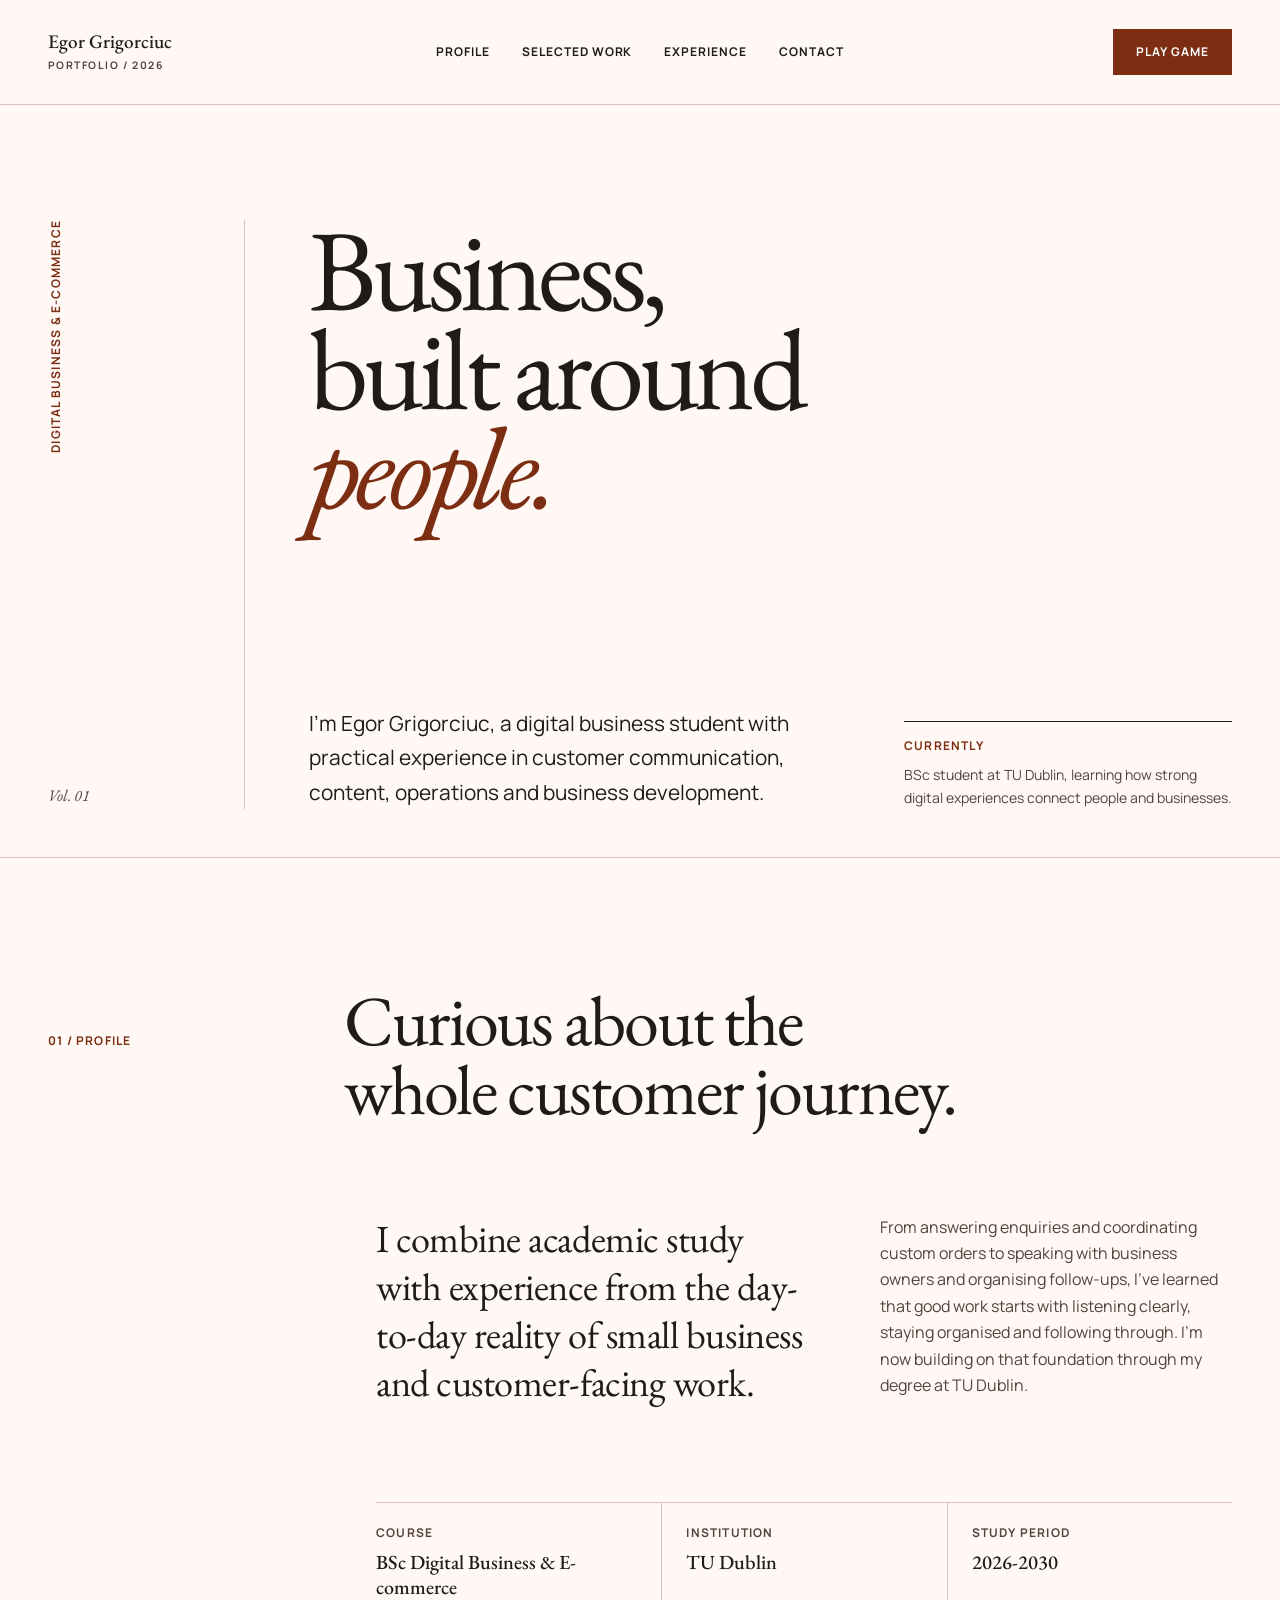
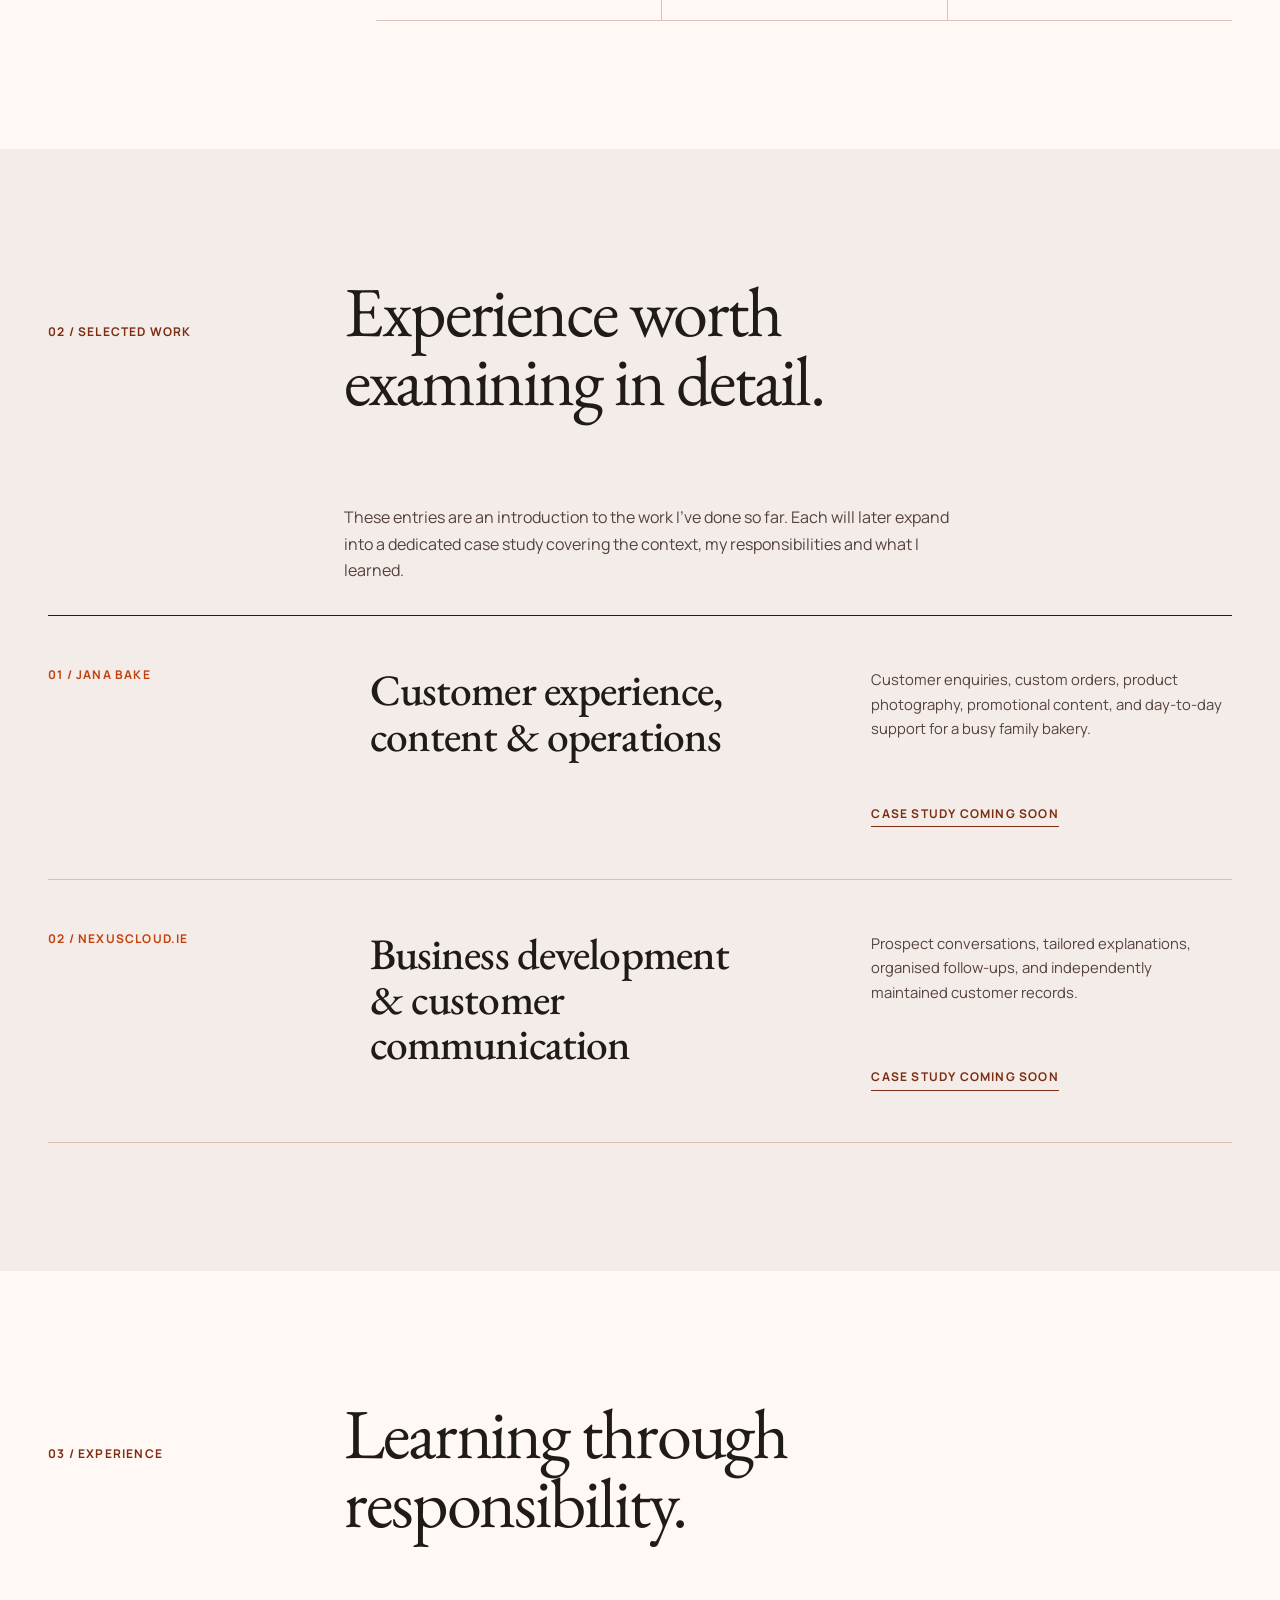
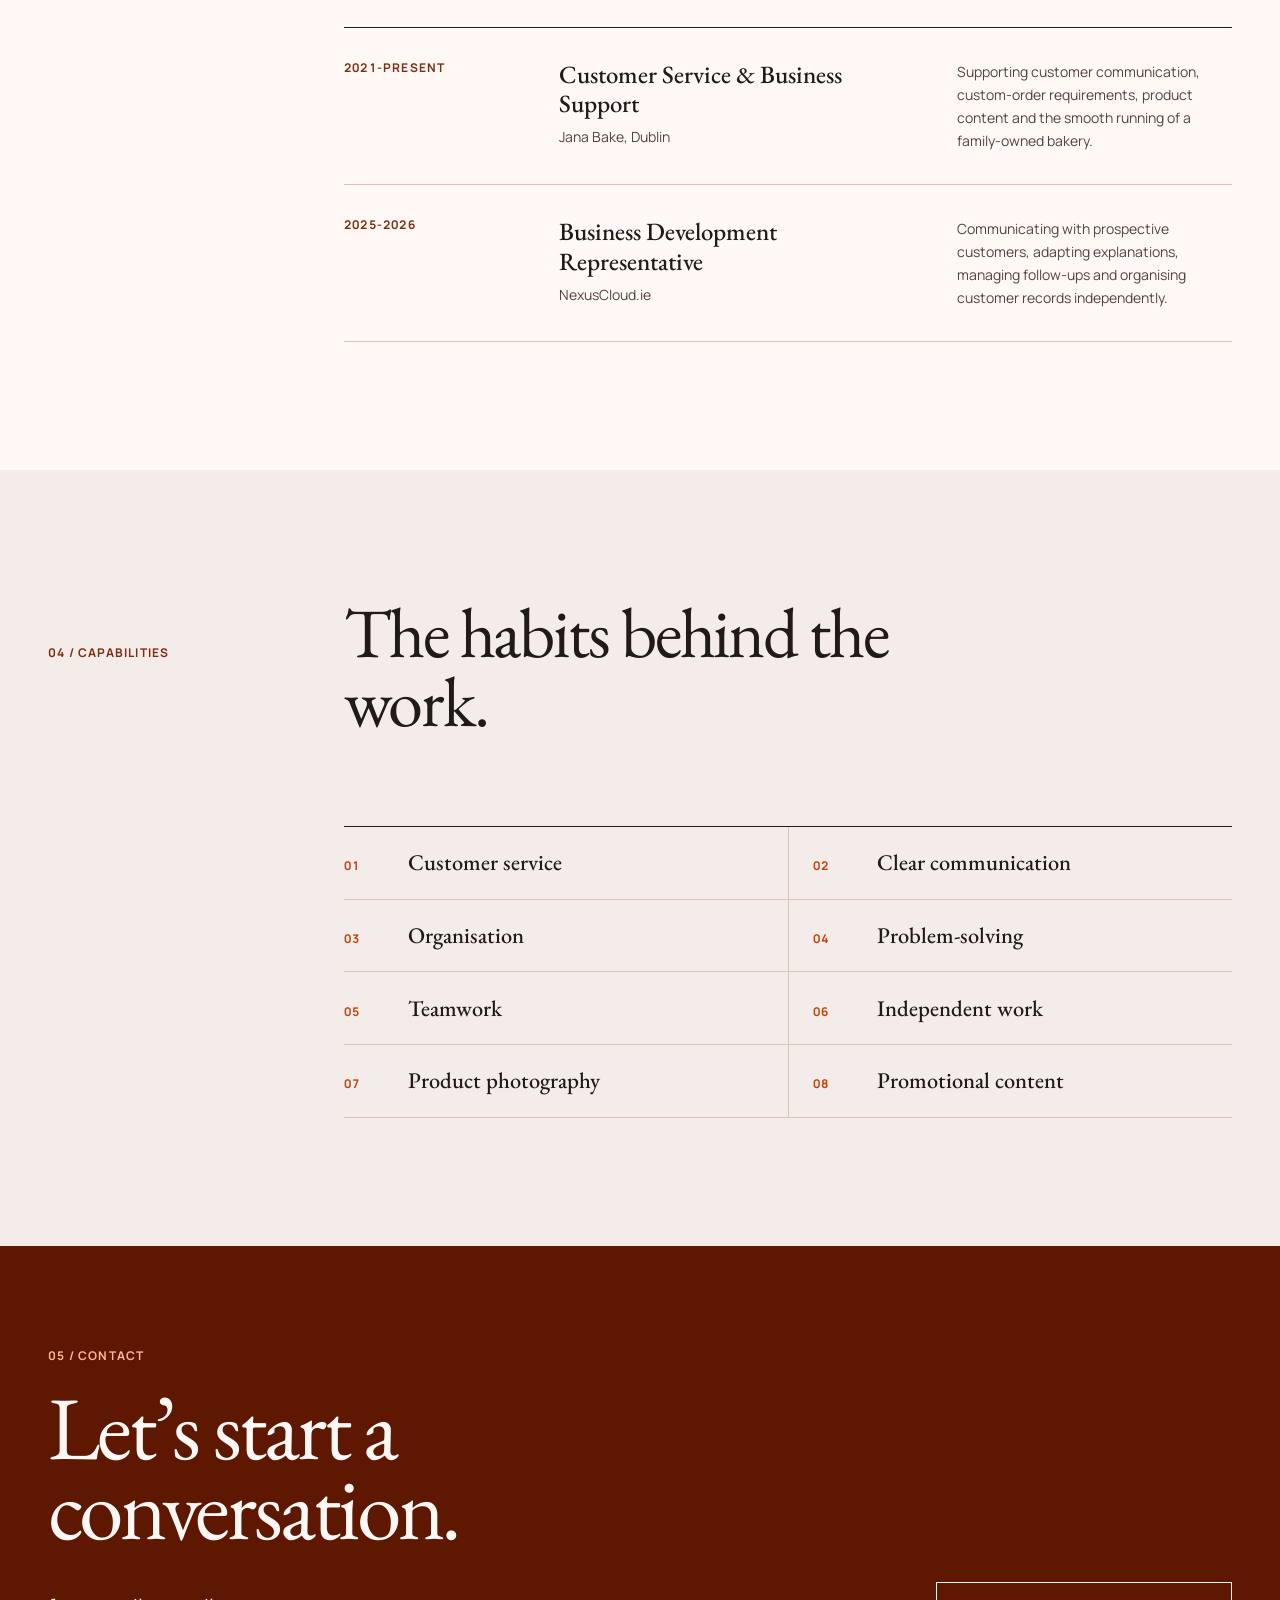
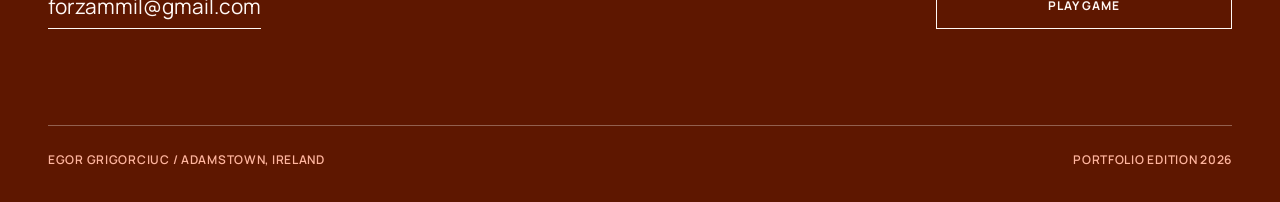
==== index.html @ e2e2aac8 "feat: build editorial portfolio homepage" ====
<!DOCTYPE html>
<html lang="en">
<head>
  <meta charset="UTF-8">
  <meta name="viewport" content="width=device-width, initial-scale=1">
  <meta name="theme-color" content="#fff8f5">
  <title>Egor Grigorciuc — Digital Business &amp; E-commerce</title>
  <meta name="description" content="The portfolio of Egor Grigorciuc, a BSc Digital Business &amp; E-commerce student working across customer experience, content and business development.">
  <link rel="preconnect" href="https://fonts.googleapis.com">
  <link rel="preconnect" href="https://fonts.gstatic.com" crossorigin>
  <link href="https://fonts.googleapis.com/css2?family=EB+Garamond:ital,wght@0,400;0,500;1,400&amp;family=Manrope:wght@400;500;600;700&amp;display=swap" rel="stylesheet">
  <style>
    :root {
      --paper: #fff8f5;
      --paper-light: #ffffff;
      --parchment: #f4ece8;
      --ink: #1e1b19;
      --ink-soft: #55423d;
      --amber: #7c2d12;
      --amber-deep: #5e1700;
      --terracotta: #c2410c;
      --rule: #dcc1b9;
      --font-display: "EB Garamond", Georgia, serif;
      --font-body: "Manrope", "Helvetica Neue", Arial, sans-serif;
      --page-width: 1280px;
      --gutter: clamp(1.25rem, 4vw, 3rem);
      --section-space: clamp(5rem, 10vw, 9rem);
    }

    *, *::before, *::after { box-sizing: border-box; }

    html {
      scroll-behavior: smooth;
      scroll-padding-top: 2rem;
    }

    body {
      margin: 0;
      min-width: 320px;
      background: var(--paper);
      color: var(--ink);
      font-family: var(--font-body);
      font-size: 1rem;
      line-height: 1.65;
      -webkit-font-smoothing: antialiased;
      text-rendering: optimizeLegibility;
    }

    a { color: inherit; }
    button, a { -webkit-tap-highlight-color: transparent; }

    :focus-visible {
      outline: 2px solid var(--terracotta);
      outline-offset: 4px;
    }

    ::selection {
      background: var(--amber);
      color: #fff;
    }

    .skip-link {
      position: fixed;
      z-index: 100;
      top: 1rem;
      left: 1rem;
      padding: 0.75rem 1rem;
      transform: translateY(-180%);
      background: var(--ink);
      color: #fff;
      font-size: 0.875rem;
      font-weight: 700;
      text-decoration: none;
    }

    .skip-link:focus { transform: translateY(0); }

    .page-shell {
      width: min(100%, var(--page-width));
      margin: 0 auto;
      padding-inline: var(--gutter);
    }

    .site-header { border-bottom: 1px solid var(--rule); }

    .site-header__inner {
      display: grid;
      grid-template-columns: 3fr 6fr 3fr;
      align-items: center;
      min-height: 6.5rem;
      gap: 1.5rem;
    }

    .wordmark {
      display: inline-flex;
      flex-direction: column;
      width: fit-content;
      font-family: var(--font-display);
      font-size: 1.2rem;
      font-weight: 500;
      line-height: 0.95;
      text-decoration: none;
    }

    .wordmark small {
      margin-top: 0.55rem;
      color: var(--ink-soft);
      font-family: var(--font-body);
      font-size: 0.65rem;
      font-weight: 700;
      letter-spacing: 0.14em;
      line-height: 1;
      text-transform: uppercase;
    }

    .primary-nav {
      display: flex;
      align-items: center;
      justify-content: center;
      gap: clamp(1rem, 2.5vw, 2.25rem);
    }

    .primary-nav a {
      font-size: 0.75rem;
      font-weight: 700;
      letter-spacing: 0.08em;
      text-decoration: none;
      text-transform: uppercase;
    }

    .primary-nav a {
      padding-block: 0.4rem;
      border-bottom: 1px solid transparent;
    }

    .primary-nav a:hover {
      border-color: var(--amber);
      color: var(--amber);
    }

    .header-action { justify-self: end; }

    .button {
      display: inline-flex;
      align-items: center;
      justify-content: center;
      min-height: 2.9rem;
      padding: 0.75rem 1.4rem;
      border: 1px solid var(--ink);
      background: transparent;
      color: var(--ink);
      font-family: var(--font-body);
      font-size: 0.75rem;
      font-weight: 700;
      letter-spacing: 0.08em;
      line-height: 1;
      text-decoration: none;
      text-transform: uppercase;
      transition: background-color 180ms ease, border-color 180ms ease, color 180ms ease;
    }

    .button:hover {
      background: var(--ink);
      color: #fff;
    }

    .button--primary {
      border-color: var(--amber);
      background: var(--amber);
      color: #fff;
    }

    .button--primary:hover {
      border-color: var(--terracotta);
      background: var(--terracotta);
    }

    .hero {
      overflow: hidden;
      border-bottom: 1px solid var(--rule);
    }

    .hero__inner {
      display: grid;
      grid-template-columns: repeat(12, 1fr);
      min-height: min(47rem, calc(100svh - 6.5rem));
      padding-block: clamp(4.5rem, 9vw, 8rem) 3rem;
    }

    .hero__edition {
      grid-column: 1 / span 2;
      align-self: stretch;
      display: flex;
      flex-direction: column;
      justify-content: space-between;
      padding-right: 2rem;
      border-right: 1px solid var(--rule);
    }

    .kicker,
    .section-label,
    .meta,
    .case-study__index,
    .case-study__status,
    .timeline__date,
    .capability__number {
      margin: 0;
      font-size: 0.75rem;
      font-weight: 700;
      letter-spacing: 0.1em;
      line-height: 1.3;
      text-transform: uppercase;
    }

    .hero__edition .kicker {
      color: var(--amber);
      writing-mode: vertical-rl;
      transform: rotate(180deg);
    }

    .hero__folio {
      color: var(--ink-soft);
      font-family: var(--font-display);
      font-size: 1rem;
      font-style: italic;
    }

    .hero__content {
      grid-column: 3 / -1;
      display: flex;
      flex-direction: column;
      justify-content: space-between;
      padding-left: clamp(2rem, 5vw, 5rem);
    }

    .hero h1 {
      max-width: 10ch;
      margin: 0;
      font-family: var(--font-display);
      font-size: clamp(4rem, 9vw, 8.6rem);
      font-weight: 400;
      letter-spacing: -0.045em;
      line-height: 0.86;
    }

    .hero h1 em {
      color: var(--amber);
      font-weight: 400;
    }

    .hero__bottom {
      display: grid;
      grid-template-columns: minmax(0, 5fr) minmax(15rem, 3fr);
      align-items: end;
      gap: 3rem;
      margin-top: 5rem;
    }

    .hero__intro {
      max-width: 48ch;
      margin: 0;
      font-size: clamp(1.05rem, 1.7vw, 1.3rem);
      line-height: 1.65;
    }

    .hero__aside {
      padding-top: 1rem;
      border-top: 1px solid var(--ink);
    }

    .hero__aside .meta { color: var(--amber); }

    .hero__aside p:last-child {
      margin: 0.6rem 0 0;
      color: var(--ink-soft);
      font-size: 0.875rem;
    }

    .section { padding-block: var(--section-space); }
    .section--parchment { background: var(--parchment); }

    .section-heading {
      display: grid;
      grid-template-columns: 3fr 9fr;
      align-items: baseline;
      margin-bottom: clamp(3.5rem, 7vw, 6rem);
    }

    .section-label { color: var(--amber); }

    .section-title {
      max-width: 18ch;
      margin: 0;
      font-family: var(--font-display);
      font-size: clamp(2.5rem, 5.5vw, 5.2rem);
      font-weight: 400;
      letter-spacing: -0.03em;
      line-height: 0.98;
    }

    .profile-grid {
      display: grid;
      grid-template-columns: 3fr 5fr 4fr;
      gap: clamp(2rem, 5vw, 5rem);
    }

    .profile-lead {
      grid-column: 2;
      margin: 0;
      font-family: var(--font-display);
      font-size: clamp(1.65rem, 3vw, 2.5rem);
      letter-spacing: -0.012em;
      line-height: 1.25;
    }

    .profile-copy {
      grid-column: 3;
      margin: 0;
      color: var(--ink-soft);
      font-size: 1rem;
    }

    .study-note {
      grid-column: 2 / -1;
      display: grid;
      grid-template-columns: repeat(3, 1fr);
      margin-top: 2rem;
      border-top: 1px solid var(--rule);
      border-bottom: 1px solid var(--rule);
    }

    .study-note__item { padding: 1.25rem 1.5rem 1.25rem 0; }

    .study-note__item + .study-note__item {
      padding-left: 1.5rem;
      border-left: 1px solid var(--rule);
    }

    .study-note__item span {
      display: block;
      color: var(--ink-soft);
      font-size: 0.75rem;
      font-weight: 700;
      letter-spacing: 0.1em;
      text-transform: uppercase;
    }

    .study-note__item strong {
      display: block;
      margin-top: 0.45rem;
      font-family: var(--font-display);
      font-size: 1.25rem;
      font-weight: 500;
      line-height: 1.25;
    }

    .work-intro {
      display: grid;
      grid-template-columns: 3fr 9fr;
      margin-bottom: 2rem;
    }

    .work-intro p {
      grid-column: 2;
      max-width: 62ch;
      margin: 0;
      color: var(--ink-soft);
    }

    .case-studies { border-top: 1px solid var(--ink); }

    .case-study {
      display: grid;
      grid-template-columns: 3fr 5fr 4fr;
      gap: clamp(1.5rem, 4vw, 4rem);
      padding-block: clamp(2rem, 4vw, 3.25rem);
      border-bottom: 1px solid var(--rule);
      transition: background-color 180ms ease;
    }

    .case-study:hover { background: rgba(255, 255, 255, 0.45); }
    .case-study__index { color: var(--terracotta); }

    .case-study h3 {
      max-width: 18ch;
      margin: 0;
      font-family: var(--font-display);
      font-size: clamp(1.9rem, 3.4vw, 3.1rem);
      font-weight: 500;
      letter-spacing: -0.02em;
      line-height: 1.04;
    }

    .case-study__details {
      display: flex;
      flex-direction: column;
      align-items: flex-start;
      justify-content: space-between;
      min-height: 10rem;
    }

    .case-study__details p {
      margin: 0;
      color: var(--ink-soft);
      font-size: 0.925rem;
    }

    .case-study__status {
      display: inline-block;
      margin-top: 1.5rem;
      padding-bottom: 0.3rem;
      border-bottom: 1px solid var(--amber);
      color: var(--amber);
    }

    .experience-layout,
    .capabilities-layout {
      display: grid;
      grid-template-columns: 3fr 9fr;
    }

    .timeline {
      grid-column: 2;
      margin: 0;
      padding: 0;
      border-top: 1px solid var(--ink);
      list-style: none;
    }

    .timeline__item {
      display: grid;
      grid-template-columns: 2fr 4fr 3fr;
      gap: 2rem;
      padding-block: 2rem;
      border-bottom: 1px solid var(--rule);
    }

    .timeline__date {
      color: var(--amber);
      font-variant-numeric: tabular-nums;
    }

    .timeline__role h3 {
      margin: 0;
      font-family: var(--font-display);
      font-size: 1.55rem;
      font-weight: 500;
      line-height: 1.2;
    }

    .timeline__role p,
    .timeline__summary {
      margin: 0.4rem 0 0;
      color: var(--ink-soft);
      font-size: 0.875rem;
    }

    .timeline__summary { margin-top: 0; }

    .capabilities {
      grid-column: 2;
      display: grid;
      grid-template-columns: repeat(2, 1fr);
      margin: 0;
      padding: 0;
      border-top: 1px solid var(--ink);
      list-style: none;
    }

    .capability {
      display: grid;
      grid-template-columns: 3rem 1fr;
      gap: 1rem;
      align-items: baseline;
      padding: 1.4rem 1.5rem 1.4rem 0;
      border-bottom: 1px solid var(--rule);
    }

    .capability:nth-child(even) {
      padding-left: 1.5rem;
      border-left: 1px solid var(--rule);
    }

    .capability__number {
      color: var(--terracotta);
      font-variant-numeric: tabular-nums;
    }

    .capability span:last-child {
      font-family: var(--font-display);
      font-size: 1.4rem;
      font-weight: 500;
      line-height: 1.2;
    }

    .site-footer {
      padding-block: clamp(4rem, 8vw, 7rem) 2rem;
      background: var(--amber-deep);
      color: #fff8f5;
    }

    .footer-grid {
      display: grid;
      grid-template-columns: repeat(12, 1fr);
      align-items: end;
    }

    .footer-copy { grid-column: 1 / span 8; }
    .footer-copy .section-label { color: #ffb59e; }

    .footer-copy h2 {
      max-width: 12ch;
      margin: 1.5rem 0 2.5rem;
      font-family: var(--font-display);
      font-size: clamp(3rem, 7vw, 6.7rem);
      font-weight: 400;
      letter-spacing: -0.035em;
      line-height: 0.9;
    }

    .email-link {
      display: inline-block;
      padding-bottom: 0.3rem;
      border-bottom: 1px solid currentColor;
      font-size: clamp(1rem, 2vw, 1.3rem);
      text-decoration: none;
    }

    .email-link:hover { color: #ffb59e; }

    .footer-action {
      grid-column: 10 / -1;
      justify-self: stretch;
    }

    .footer-action .button {
      width: 100%;
      border-color: #fff8f5;
      color: #fff8f5;
    }

    .footer-action .button:hover {
      background: #fff8f5;
      color: var(--amber-deep);
    }

    .footer-fineprint {
      display: flex;
      justify-content: space-between;
      gap: 2rem;
      margin-top: 6rem;
      padding-top: 1.5rem;
      border-top: 1px solid rgba(255, 248, 245, 0.32);
      color: #ffb59e;
      font-size: 0.75rem;
      font-weight: 600;
      letter-spacing: 0.06em;
      text-transform: uppercase;
    }

    @media (max-width: 900px) {
      .site-header__inner { grid-template-columns: 1fr auto; }

      .primary-nav {
        grid-column: 1 / -1;
        grid-row: 2;
        justify-content: flex-start;
        padding-bottom: 1.25rem;
        overflow-x: auto;
      }

      .hero__edition {
        grid-column: 1 / span 1;
        padding-right: 1rem;
      }

      .hero__content {
        grid-column: 2 / -1;
        padding-left: 2rem;
      }

      .hero__bottom { grid-template-columns: 1fr; }

      .section-heading,
      .profile-grid,
      .work-intro,
      .case-study,
      .experience-layout,
      .capabilities-layout {
        grid-template-columns: 2fr 6fr;
      }

      .profile-lead,
      .profile-copy,
      .work-intro p,
      .timeline,
      .capabilities { grid-column: 2; }

      .profile-copy { margin-top: 1rem; }
      .study-note { grid-column: 2; }
      .case-study__index { grid-column: 1; }

      .case-study h3,
      .case-study__details { grid-column: 2; }

      .case-study__details { min-height: auto; }
      .timeline__item { grid-template-columns: 1fr 2fr; }
      .timeline__summary { grid-column: 2; }
      .footer-copy { grid-column: 1 / span 8; }
      .footer-action { grid-column: 9 / -1; }
    }

    @media (max-width: 700px) {
      .site-header__inner { min-height: 5rem; }
      .primary-nav { gap: 1.25rem; }

      .primary-nav a {
        font-size: 0.7rem;
        white-space: nowrap;
      }

      .hero__inner {
        min-height: auto;
        padding-block: 3.5rem 2.5rem;
      }

      .hero__edition { display: none; }

      .hero__content {
        grid-column: 1 / -1;
        padding-left: 0;
      }

      .hero h1 { font-size: clamp(3.6rem, 18vw, 6rem); }

      .hero__bottom {
        gap: 2.5rem;
        margin-top: 4rem;
      }

      .section-heading,
      .profile-grid,
      .work-intro,
      .case-study,
      .experience-layout,
      .capabilities-layout { display: block; }

      .section-label { margin-bottom: 1rem; }
      .profile-copy { margin-top: 1.5rem; }

      .study-note {
        display: block;
        margin-top: 2.5rem;
      }

      .study-note__item,
      .study-note__item + .study-note__item {
        padding: 1rem 0;
        border-left: 0;
      }

      .study-note__item + .study-note__item { border-top: 1px solid var(--rule); }
      .work-intro { margin-top: -1.5rem; }
      .case-study { padding-block: 2rem; }
      .case-study h3 { margin-top: 1rem; }

      .case-study__details {
        margin-top: 1.25rem;
        min-height: auto;
      }

      .timeline__item { display: block; }
      .timeline__role { margin-top: 1rem; }
      .timeline__summary { margin-top: 1.25rem; }
      .capabilities { grid-template-columns: 1fr; }

      .capability,
      .capability:nth-child(even) {
        padding: 1.25rem 0;
        border-left: 0;
      }

      .footer-grid { display: block; }
      .footer-action { margin-top: 3rem; }

      .footer-fineprint {
        flex-direction: column;
        margin-top: 4rem;
      }
    }

    @media (prefers-reduced-motion: reduce) {
      html { scroll-behavior: auto; }
      *, *::before, *::after { transition-duration: 0.01ms !important; }
    }
  </style>
</head>
<body>
  <a class="skip-link" href="#main">Skip to content</a>

  <header class="site-header">
    <div class="site-header__inner page-shell">
      <a class="wordmark" href="index.html" aria-label="Egor Grigorciuc, home">
        Egor Grigorciuc
        <small>Portfolio / 2026</small>
      </a>

      <nav class="primary-nav" aria-label="Primary navigation">
        <a href="#profile">Profile</a>
        <a href="#work">Selected work</a>
        <a href="#experience">Experience</a>
        <a href="#contact">Contact</a>
      </nav>

      <a class="button button--primary header-action" href="game.html">Play Game</a>
    </div>
  </header>

  <main id="main">
    <section class="hero" aria-labelledby="hero-title">
      <div class="hero__inner page-shell">
        <aside class="hero__edition" aria-label="Portfolio edition">
          <p class="kicker">Digital Business &amp; E-commerce</p>
          <span class="hero__folio">Vol. 01</span>
        </aside>

        <div class="hero__content">
          <h1 id="hero-title">Business, built around <em>people.</em></h1>

          <div class="hero__bottom">
            <p class="hero__intro">I’m Egor Grigorciuc, a digital business student with practical experience in customer communication, content, operations and business development.</p>
            <div class="hero__aside">
              <p class="meta">Currently</p>
              <p>BSc student at TU Dublin, learning how strong digital experiences connect people and businesses.</p>
            </div>
          </div>
        </div>
      </div>
    </section>

    <section class="section" id="profile" aria-labelledby="profile-title">
      <div class="page-shell">
        <div class="section-heading">
          <p class="section-label">01 / Profile</p>
          <h2 class="section-title" id="profile-title">Curious about the whole customer journey.</h2>
        </div>

        <div class="profile-grid">
          <p class="profile-lead">I combine academic study with experience from the day-to-day reality of small business and customer-facing work.</p>
          <p class="profile-copy">From answering enquiries and coordinating custom orders to speaking with business owners and organising follow-ups, I’ve learned that good work starts with listening clearly, staying organised and following through. I’m now building on that foundation through my degree at TU Dublin.</p>

          <div class="study-note" aria-label="Education details">
            <div class="study-note__item">
              <span>Course</span>
              <strong>BSc Digital Business &amp; E-commerce</strong>
            </div>
            <div class="study-note__item">
              <span>Institution</span>
              <strong>TU Dublin</strong>
            </div>
            <div class="study-note__item">
              <span>Study period</span>
              <strong>2026-2030</strong>
            </div>
          </div>
        </div>
      </div>
    </section>

    <section class="section section--parchment" id="work" aria-labelledby="work-title">
      <div class="page-shell">
        <div class="section-heading">
          <p class="section-label">02 / Selected work</p>
          <h2 class="section-title" id="work-title">Experience worth examining in detail.</h2>
        </div>

        <div class="work-intro">
          <p>These entries are an introduction to the work I’ve done so far. Each will later expand into a dedicated case study covering the context, my responsibilities and what I learned.</p>
        </div>

        <div class="case-studies">
          <article class="case-study">
            <p class="case-study__index">01 / Jana Bake</p>
            <h3>Customer experience, content &amp; operations</h3>
            <div class="case-study__details">
              <p>Customer enquiries, custom orders, product photography, promotional content, and day-to-day support for a busy family bakery.</p>
              <span class="case-study__status">Case study coming soon</span>
            </div>
          </article>

          <article class="case-study">
            <p class="case-study__index">02 / NexusCloud.ie</p>
            <h3>Business development &amp; customer communication</h3>
            <div class="case-study__details">
              <p>Prospect conversations, tailored explanations, organised follow-ups, and independently maintained customer records.</p>
              <span class="case-study__status">Case study coming soon</span>
            </div>
          </article>
        </div>
      </div>
    </section>

    <section class="section" id="experience" aria-labelledby="experience-title">
      <div class="page-shell">
        <div class="section-heading">
          <p class="section-label">03 / Experience</p>
          <h2 class="section-title" id="experience-title">Learning through responsibility.</h2>
        </div>

        <div class="experience-layout">
          <ol class="timeline">
            <li class="timeline__item">
              <p class="timeline__date">2021-Present</p>
              <div class="timeline__role">
                <h3>Customer Service &amp; Business Support</h3>
                <p>Jana Bake, Dublin</p>
              </div>
              <p class="timeline__summary">Supporting customer communication, custom-order requirements, product content and the smooth running of a family-owned bakery.</p>
            </li>
            <li class="timeline__item">
              <p class="timeline__date">2025-2026</p>
              <div class="timeline__role">
                <h3>Business Development Representative</h3>
                <p>NexusCloud.ie</p>
              </div>
              <p class="timeline__summary">Communicating with prospective customers, adapting explanations, managing follow-ups and organising customer records independently.</p>
            </li>
          </ol>
        </div>
      </div>
    </section>

    <section class="section section--parchment" id="capabilities" aria-labelledby="capabilities-title">
      <div class="page-shell">
        <div class="section-heading">
          <p class="section-label">04 / Capabilities</p>
          <h2 class="section-title" id="capabilities-title">The habits behind the work.</h2>
        </div>

        <div class="capabilities-layout">
          <ul class="capabilities">
            <li class="capability"><span class="capability__number">01</span><span>Customer service</span></li>
            <li class="capability"><span class="capability__number">02</span><span>Clear communication</span></li>
            <li class="capability"><span class="capability__number">03</span><span>Organisation</span></li>
            <li class="capability"><span class="capability__number">04</span><span>Problem-solving</span></li>
            <li class="capability"><span class="capability__number">05</span><span>Teamwork</span></li>
            <li class="capability"><span class="capability__number">06</span><span>Independent work</span></li>
            <li class="capability"><span class="capability__number">07</span><span>Product photography</span></li>
            <li class="capability"><span class="capability__number">08</span><span>Promotional content</span></li>
          </ul>
        </div>
      </div>
    </section>
  </main>

  <footer class="site-footer" id="contact">
    <div class="page-shell">
      <div class="footer-grid">
        <div class="footer-copy">
          <p class="section-label">05 / Contact</p>
          <h2>Let’s start a conversation.</h2>
          <a class="email-link" href="mailto:forzammil@gmail.com">forzammil@gmail.com</a>
        </div>

        <div class="footer-action">
          <a class="button" href="game.html">Play Game</a>
        </div>
      </div>

      <div class="footer-fineprint">
        <span>Egor Grigorciuc / Adamstown, Ireland</span>
        <span>Portfolio edition 2026</span>
      </div>
    </div>
  </footer>
</body>
</html>
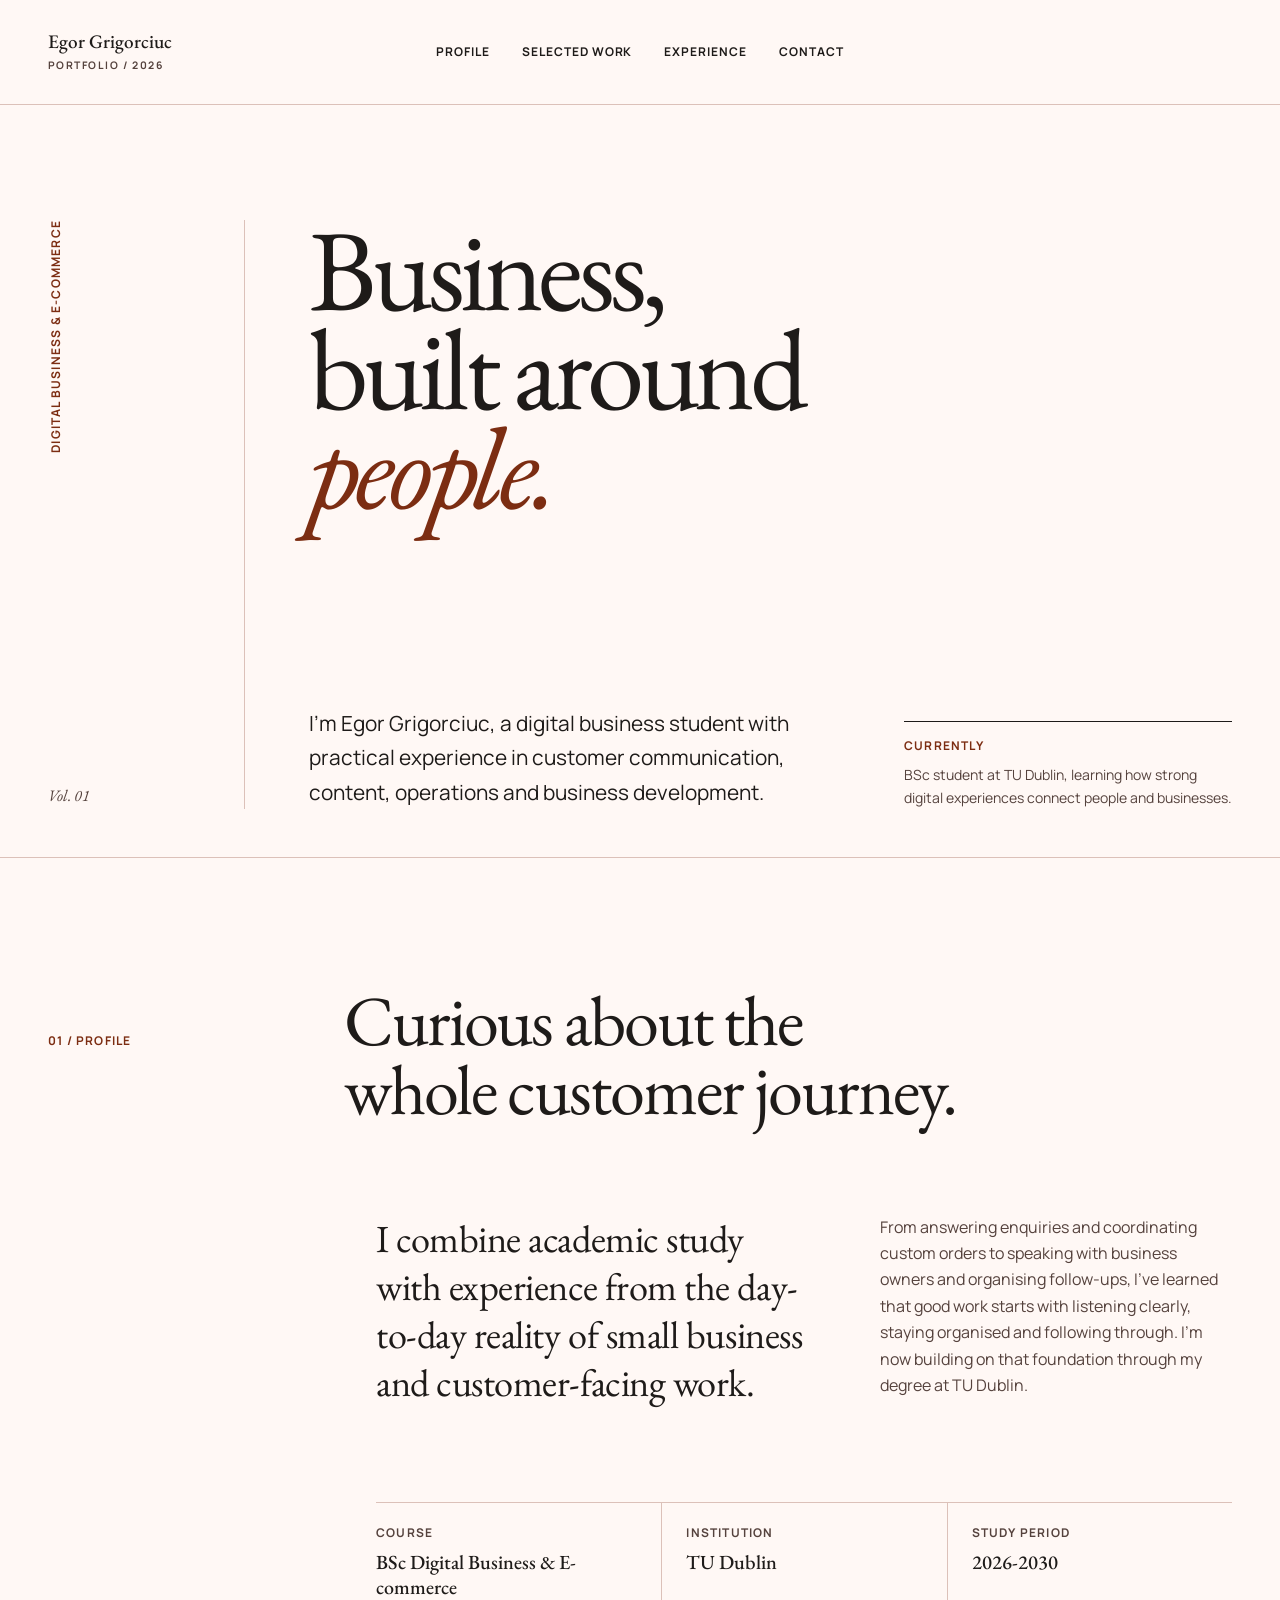
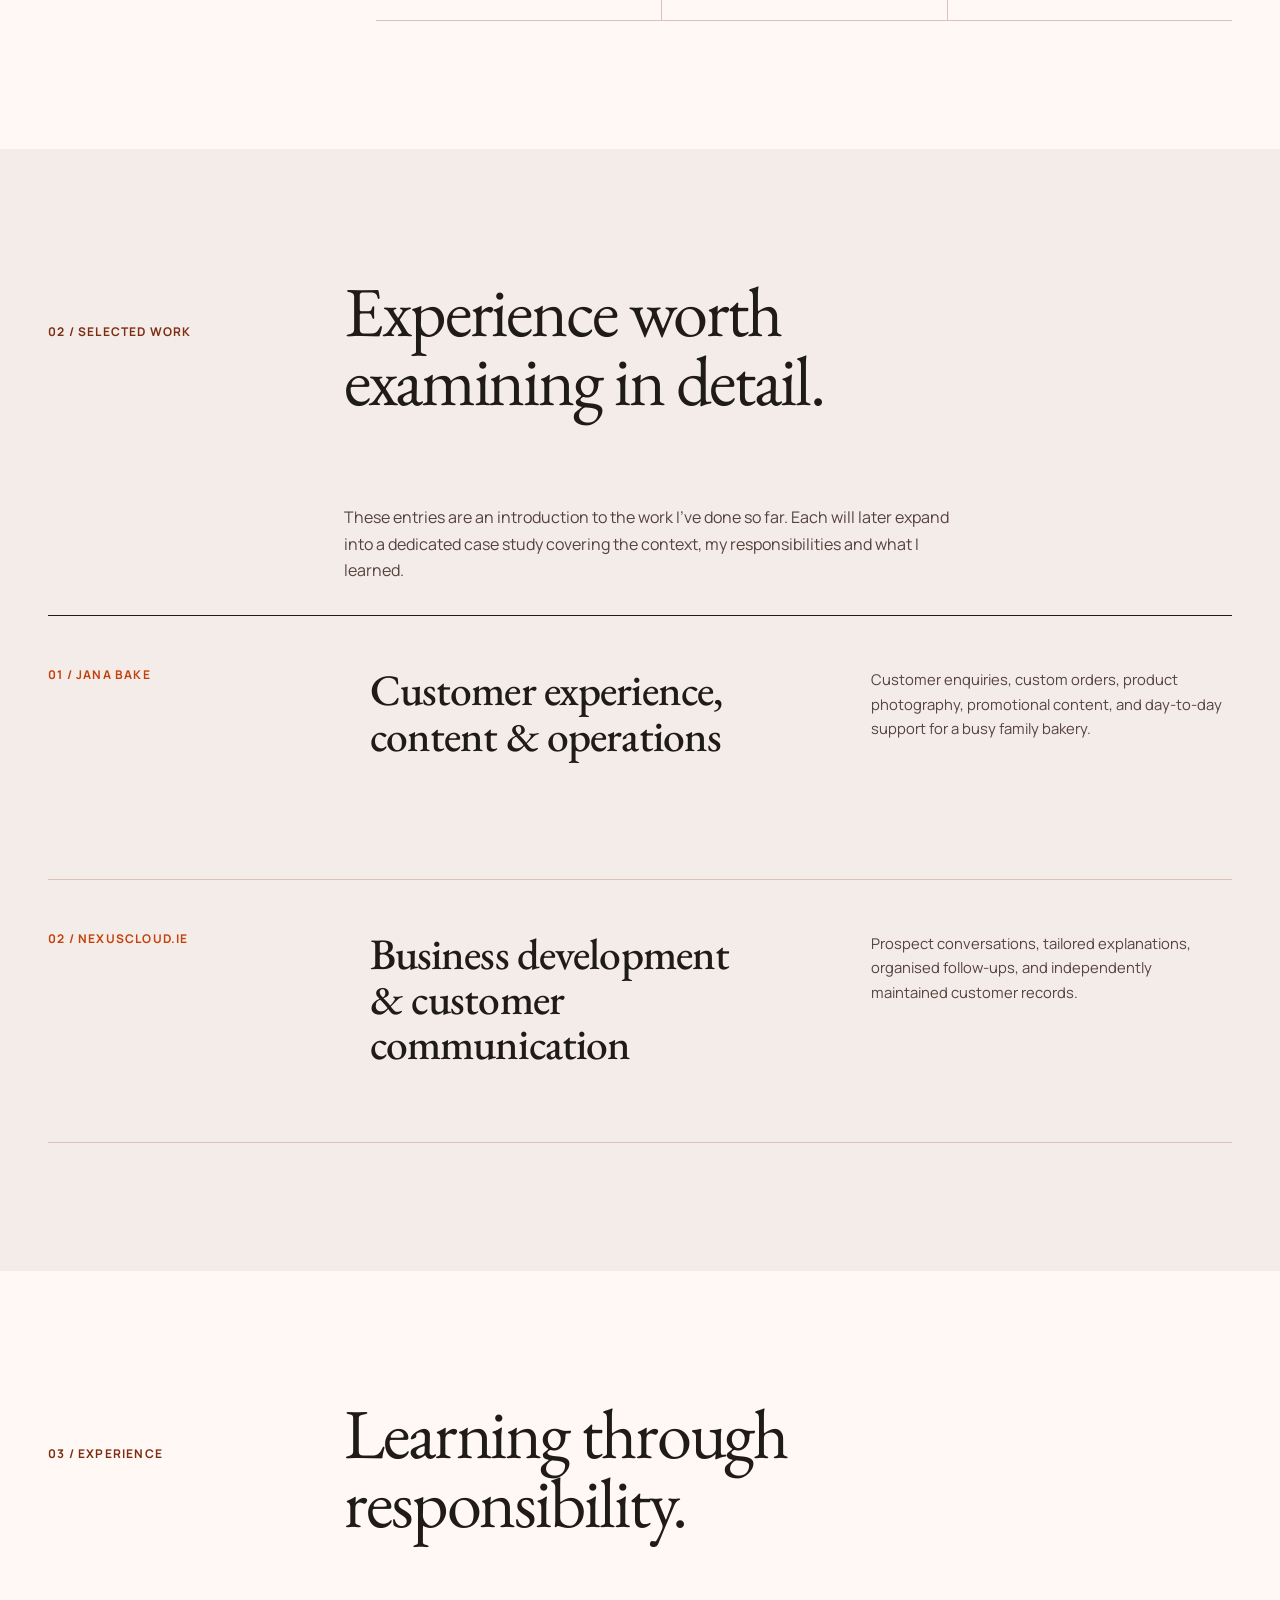
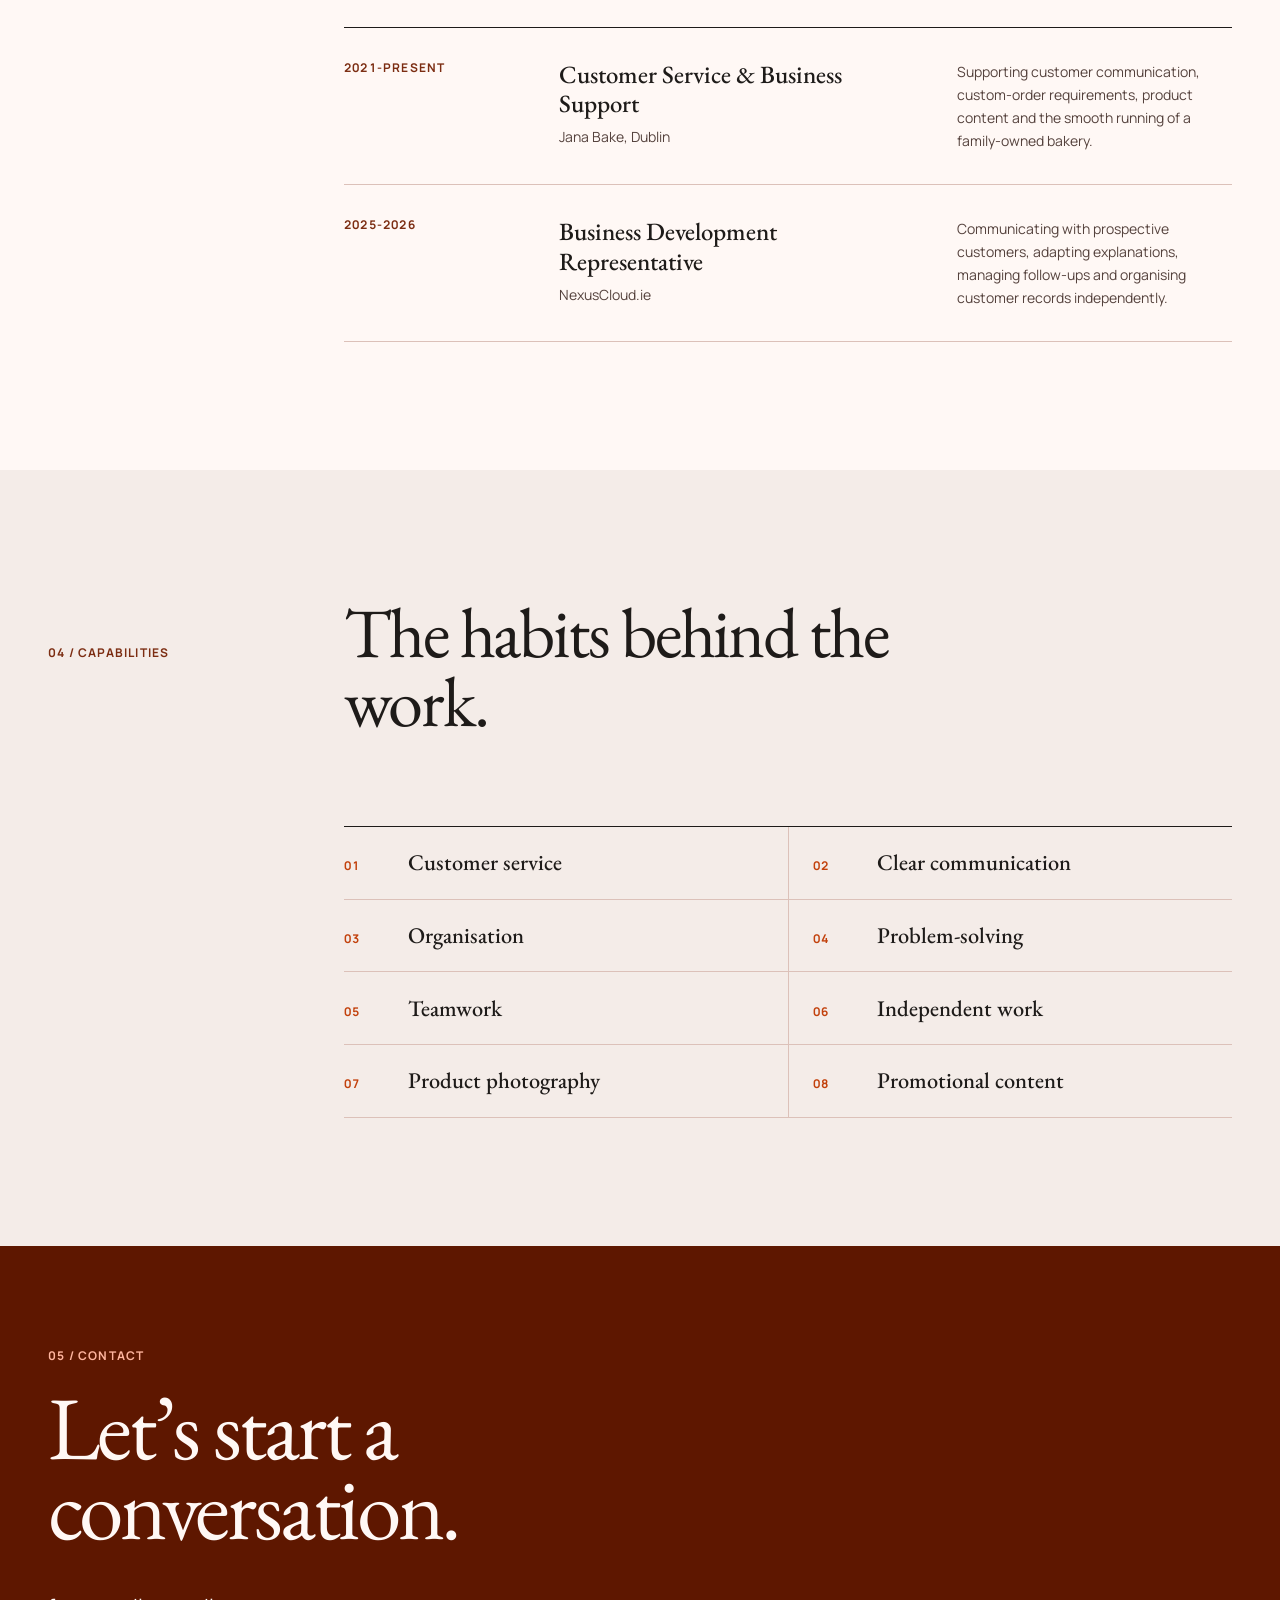
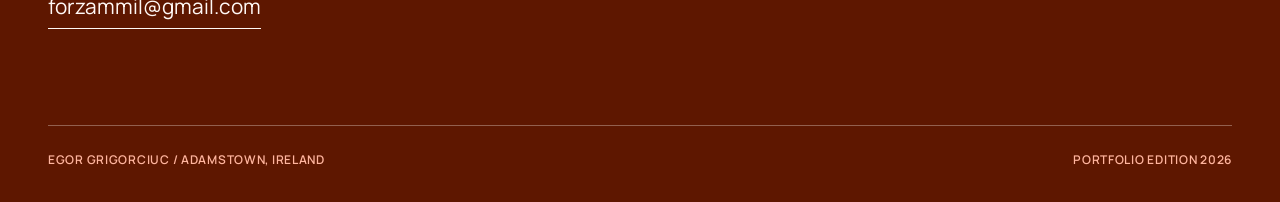
==== commit f5a371aa: "Remove case study and remove play game" ====
--- a/index.html
+++ b/index.html
@@ -138,43 +138,6 @@
       color: var(--amber);
     }
 
-    .header-action { justify-self: end; }
-
-    .button {
-      display: inline-flex;
-      align-items: center;
-      justify-content: center;
-      min-height: 2.9rem;
-      padding: 0.75rem 1.4rem;
-      border: 1px solid var(--ink);
-      background: transparent;
-      color: var(--ink);
-      font-family: var(--font-body);
-      font-size: 0.75rem;
-      font-weight: 700;
-      letter-spacing: 0.08em;
-      line-height: 1;
-      text-decoration: none;
-      text-transform: uppercase;
-      transition: background-color 180ms ease, border-color 180ms ease, color 180ms ease;
-    }
-
-    .button:hover {
-      background: var(--ink);
-      color: #fff;
-    }
-
-    .button--primary {
-      border-color: var(--amber);
-      background: var(--amber);
-      color: #fff;
-    }
-
-    .button--primary:hover {
-      border-color: var(--terracotta);
-      background: var(--terracotta);
-    }
-
     .hero {
       overflow: hidden;
       border-bottom: 1px solid var(--rule);
@@ -201,7 +164,6 @@
     .section-label,
     .meta,
     .case-study__index,
-    .case-study__status,
     .timeline__date,
     .capability__number {
       margin: 0;
@@ -405,14 +367,6 @@
       font-size: 0.925rem;
     }
 
-    .case-study__status {
-      display: inline-block;
-      margin-top: 1.5rem;
-      padding-bottom: 0.3rem;
-      border-bottom: 1px solid var(--amber);
-      color: var(--amber);
-    }
-
     .experience-layout,
     .capabilities-layout {
       display: grid;
@@ -527,22 +481,6 @@
     }
 
     .email-link:hover { color: #ffb59e; }
-
-    .footer-action {
-      grid-column: 10 / -1;
-      justify-self: stretch;
-    }
-
-    .footer-action .button {
-      width: 100%;
-      border-color: #fff8f5;
-      color: #fff8f5;
-    }
-
-    .footer-action .button:hover {
-      background: #fff8f5;
-      color: var(--amber-deep);
-    }
 
     .footer-fineprint {
       display: flex;
@@ -607,7 +545,6 @@
       .timeline__item { grid-template-columns: 1fr 2fr; }
       .timeline__summary { grid-column: 2; }
       .footer-copy { grid-column: 1 / span 8; }
-      .footer-action { grid-column: 9 / -1; }
     }
 
     @media (max-width: 700px) {
@@ -681,7 +618,6 @@
       }
 
       .footer-grid { display: block; }
-      .footer-action { margin-top: 3rem; }
 
       .footer-fineprint {
         flex-direction: column;
@@ -711,8 +647,6 @@
         <a href="#experience">Experience</a>
         <a href="#contact">Contact</a>
       </nav>
-
-      <a class="button button--primary header-action" href="game.html">Play Game</a>
     </div>
   </header>
 
@@ -784,7 +718,6 @@
             <h3>Customer experience, content &amp; operations</h3>
             <div class="case-study__details">
               <p>Customer enquiries, custom orders, product photography, promotional content, and day-to-day support for a busy family bakery.</p>
-              <span class="case-study__status">Case study coming soon</span>
             </div>
           </article>
 
@@ -793,7 +726,6 @@
             <h3>Business development &amp; customer communication</h3>
             <div class="case-study__details">
               <p>Prospect conversations, tailored explanations, organised follow-ups, and independently maintained customer records.</p>
-              <span class="case-study__status">Case study coming soon</span>
             </div>
           </article>
         </div>
@@ -861,10 +793,6 @@
           <h2>Let’s start a conversation.</h2>
           <a class="email-link" href="mailto:forzammil@gmail.com">forzammil@gmail.com</a>
         </div>
-
-        <div class="footer-action">
-          <a class="button" href="game.html">Play Game</a>
-        </div>
       </div>
 
       <div class="footer-fineprint">
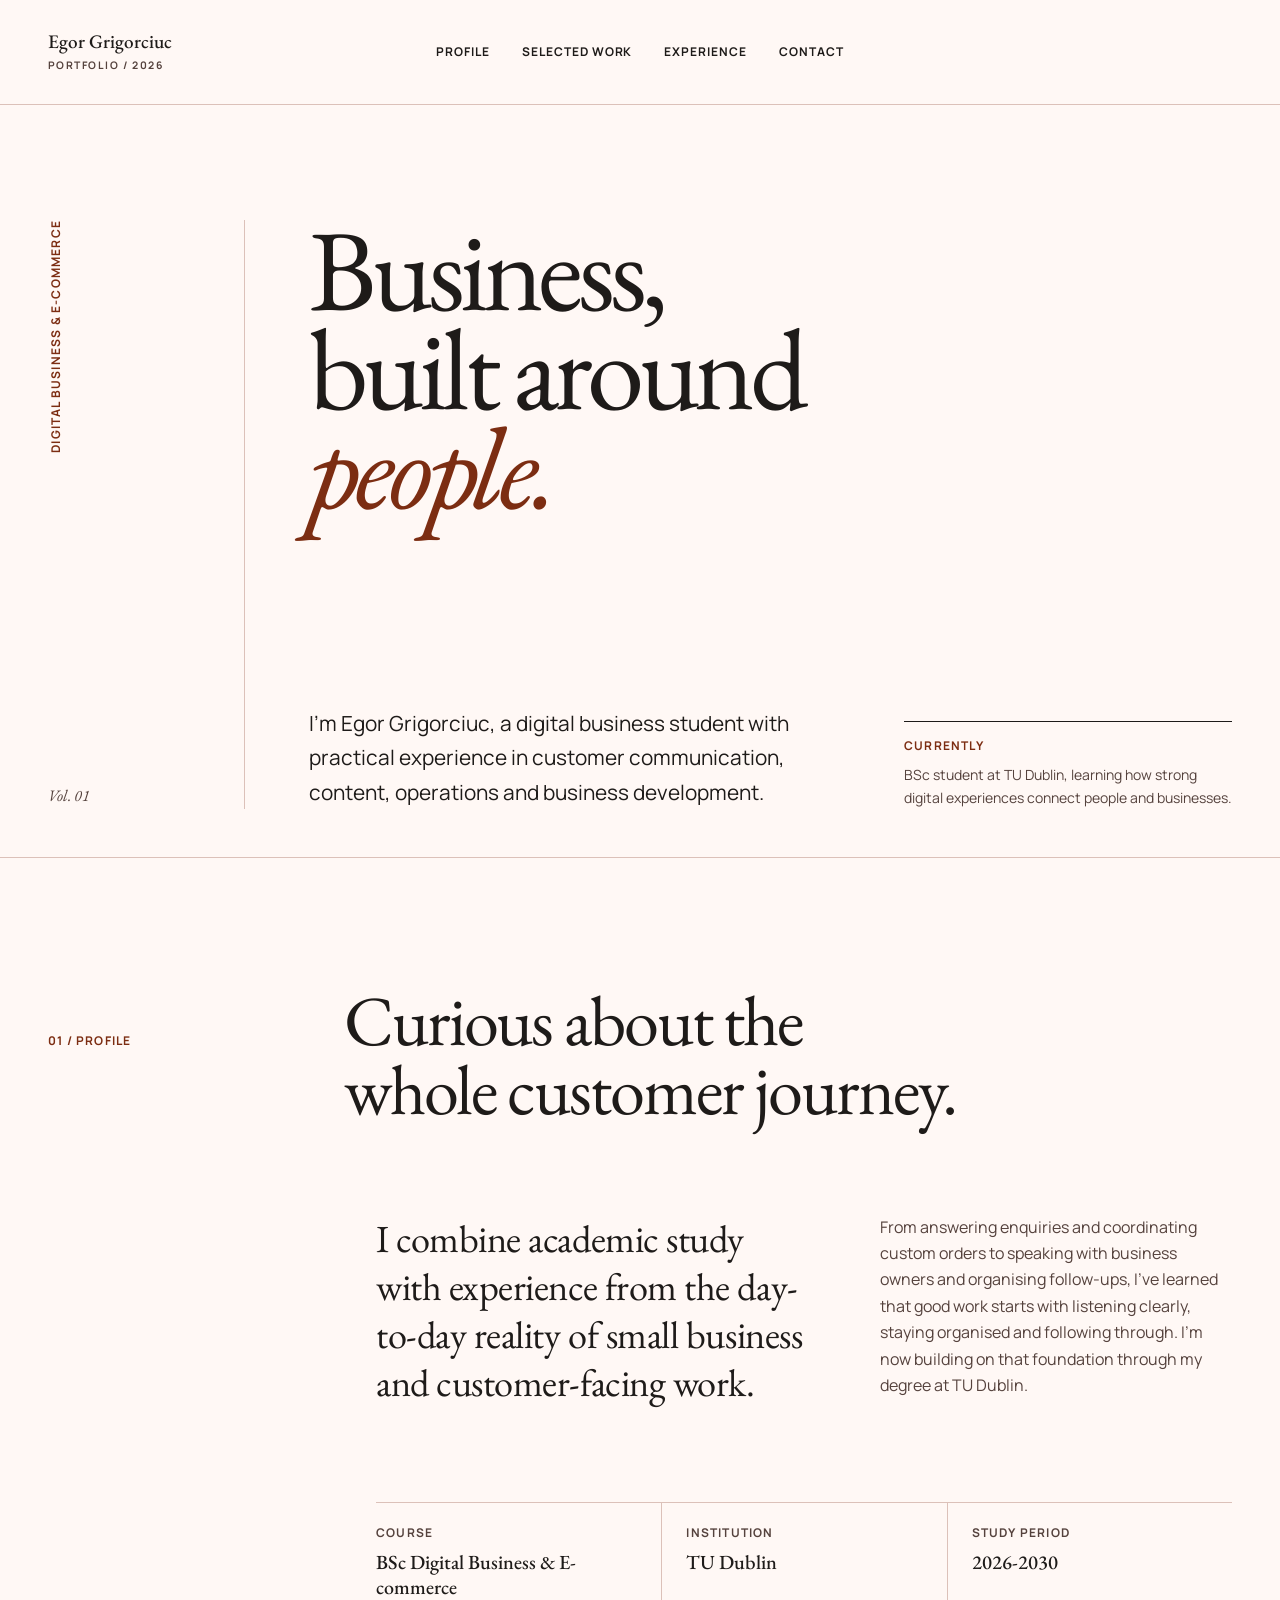
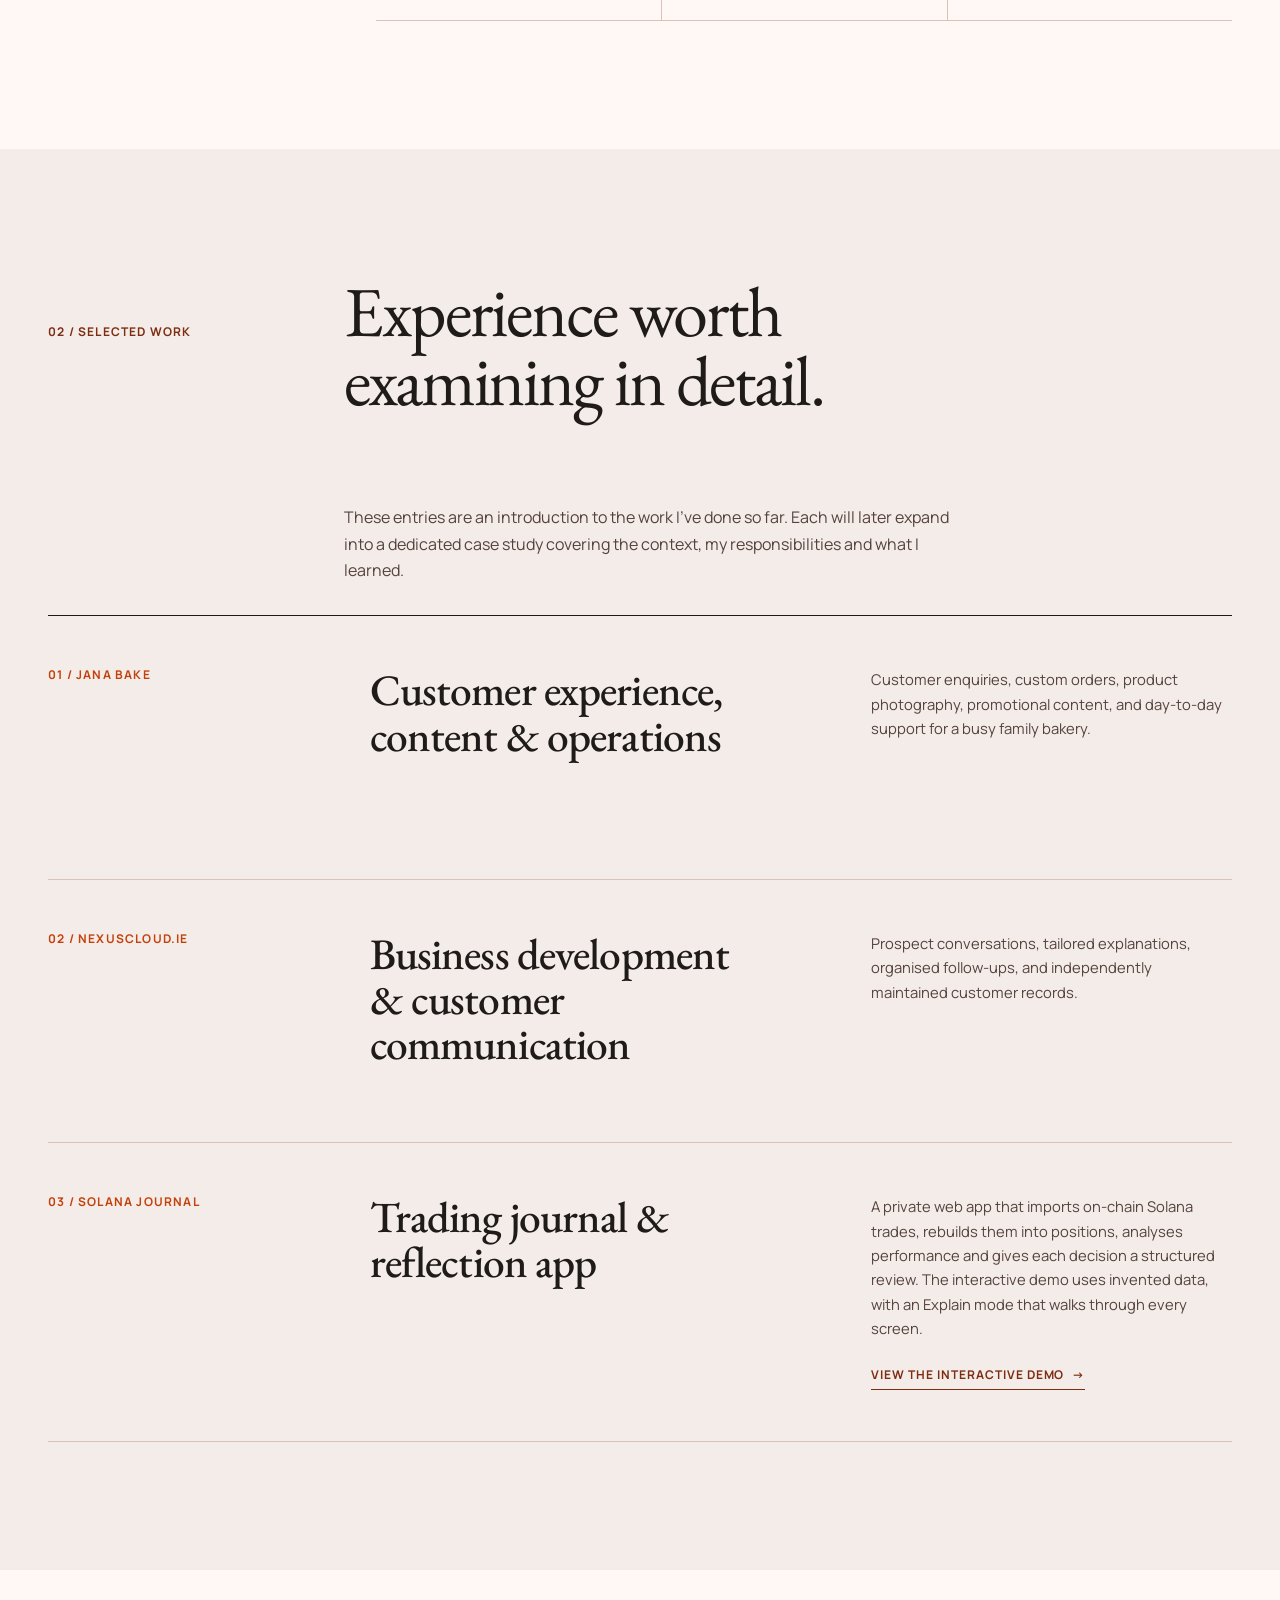
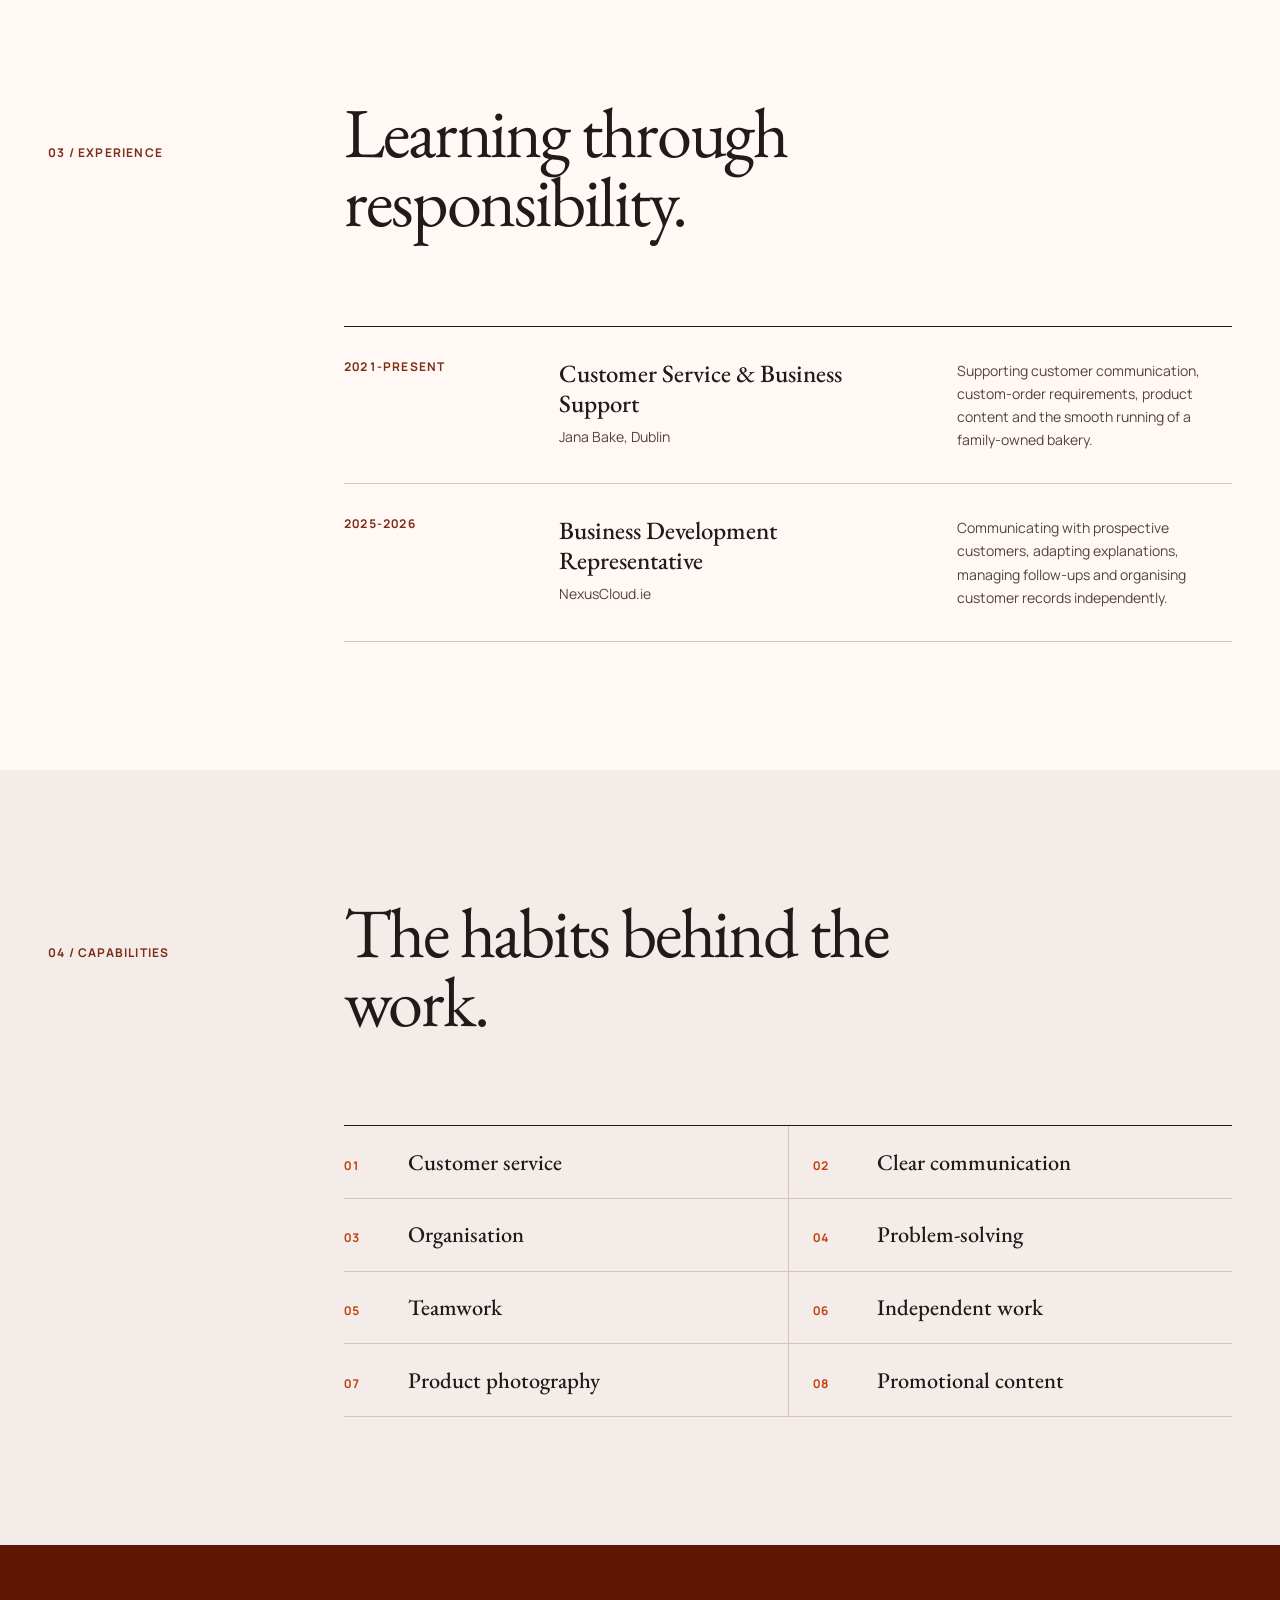
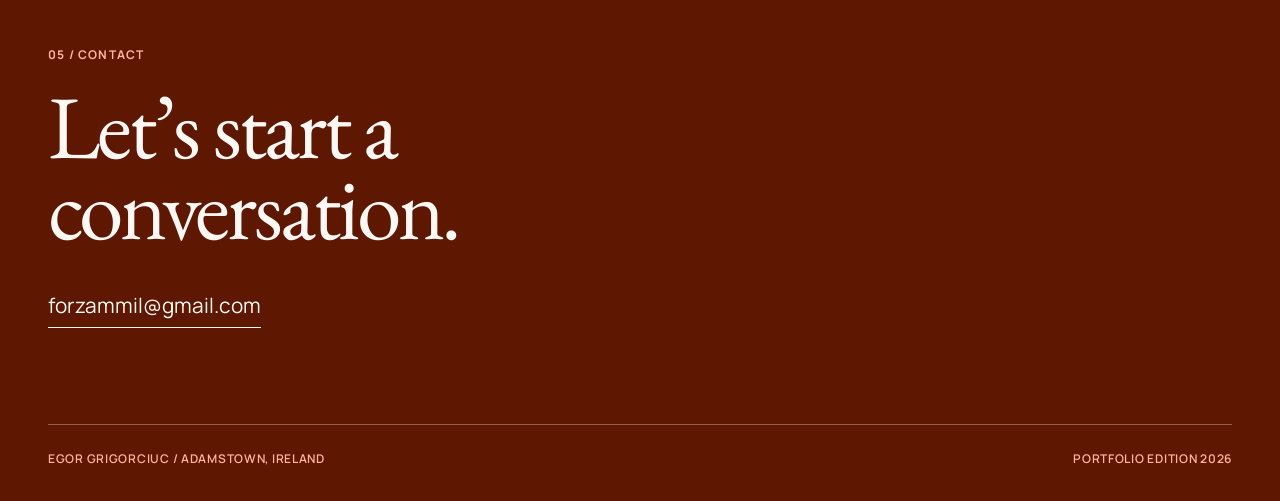
==== commit ffff67c5: "Add Solana trading journal to selected work Adds a third case study below NexusCloud.ie with a short" ====
--- a/index.html
+++ b/index.html
@@ -367,6 +367,23 @@
       font-size: 0.925rem;
     }
 
+    .case-study__link {
+      display: inline-flex;
+      align-items: center;
+      gap: 0.5rem;
+      margin-top: 1.5rem;
+      padding-bottom: 0.3rem;
+      border-bottom: 1px solid currentColor;
+      color: var(--amber);
+      font-size: 0.75rem;
+      font-weight: 700;
+      letter-spacing: 0.08em;
+      text-decoration: none;
+      text-transform: uppercase;
+    }
+
+    .case-study__link:hover { color: var(--terracotta); }
+
     .experience-layout,
     .capabilities-layout {
       display: grid;
@@ -726,6 +743,15 @@
             <h3>Business development &amp; customer communication</h3>
             <div class="case-study__details">
               <p>Prospect conversations, tailored explanations, organised follow-ups, and independently maintained customer records.</p>
+            </div>
+          </article>
+
+          <article class="case-study">
+            <p class="case-study__index">03 / Solana Journal</p>
+            <h3>Trading journal &amp; reflection app</h3>
+            <div class="case-study__details">
+              <p>A private web app that imports on-chain Solana trades, rebuilds them into positions, analyses performance and gives each decision a structured review. The interactive demo uses invented data, with an Explain mode that walks through every screen.</p>
+              <a class="case-study__link" href="TradingJournalshowcase/index.html">View the interactive demo <span aria-hidden="true">&rarr;</span></a>
             </div>
           </article>
         </div>
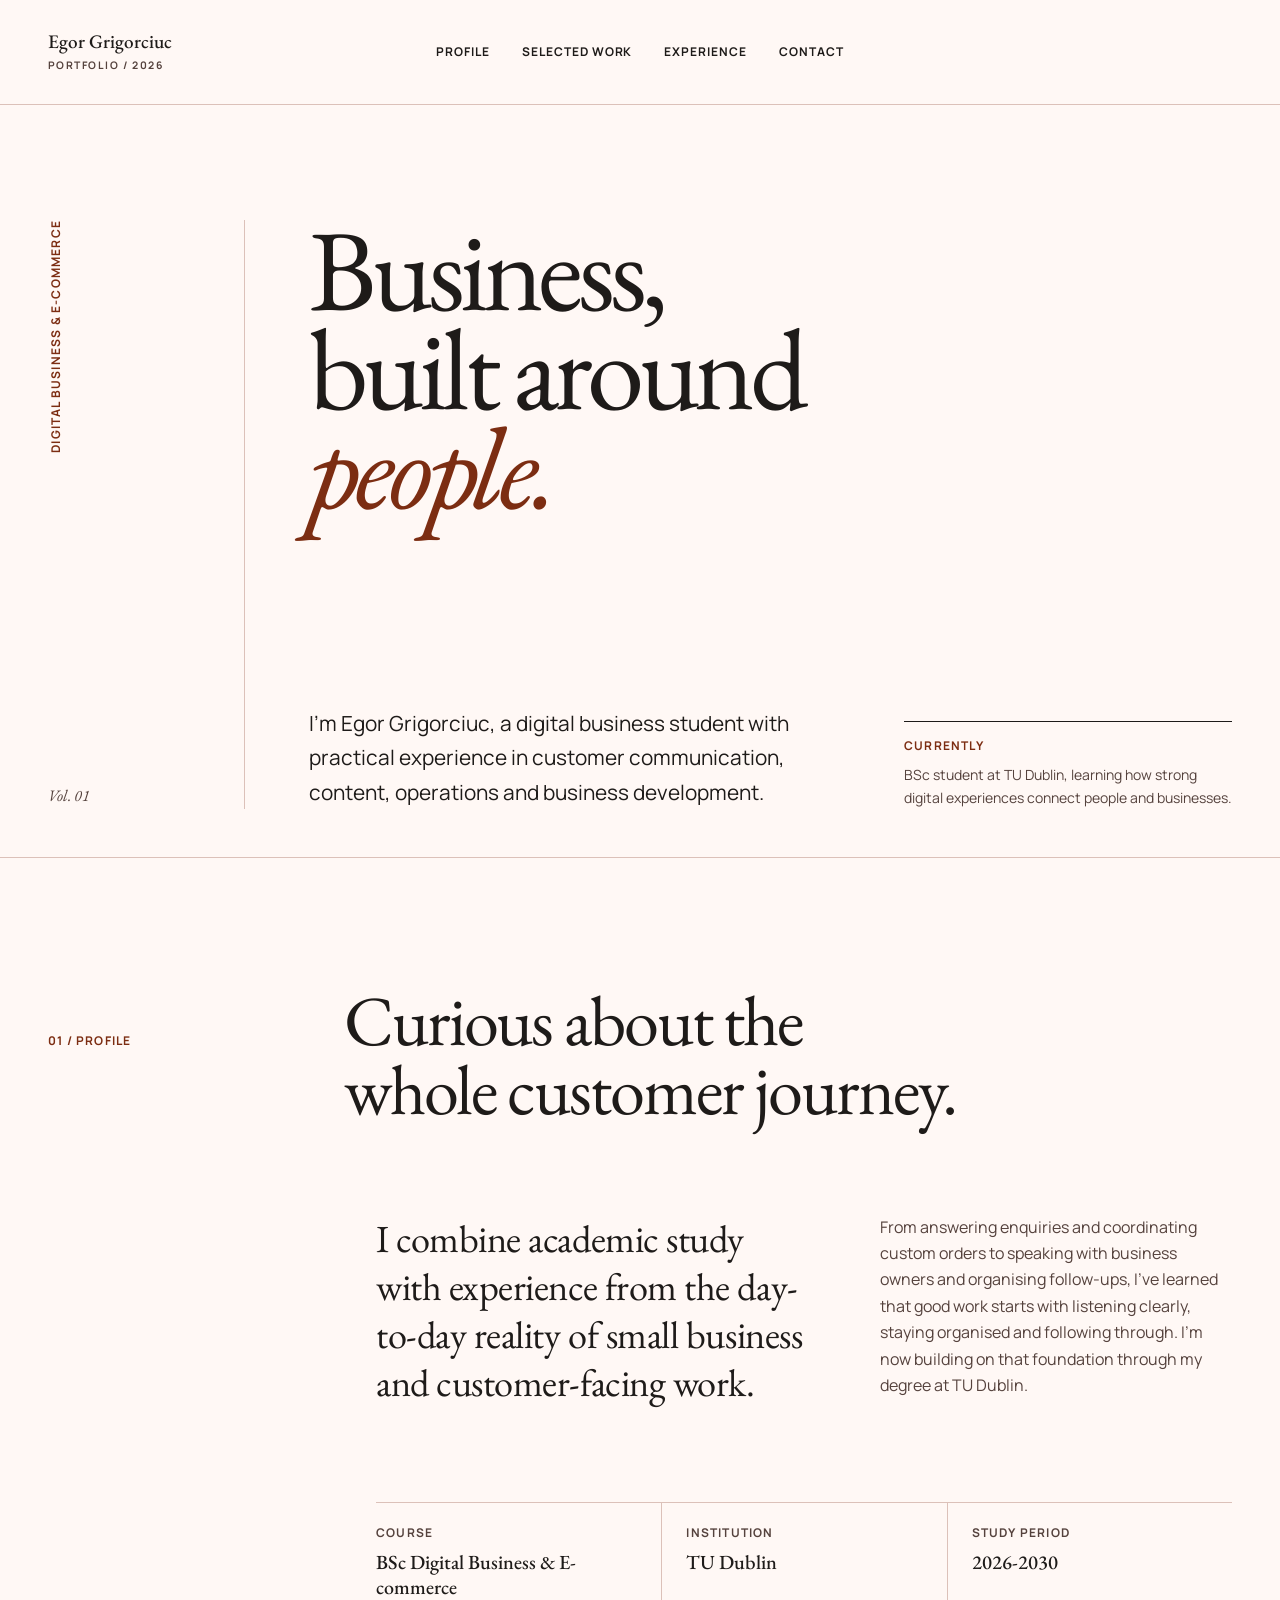
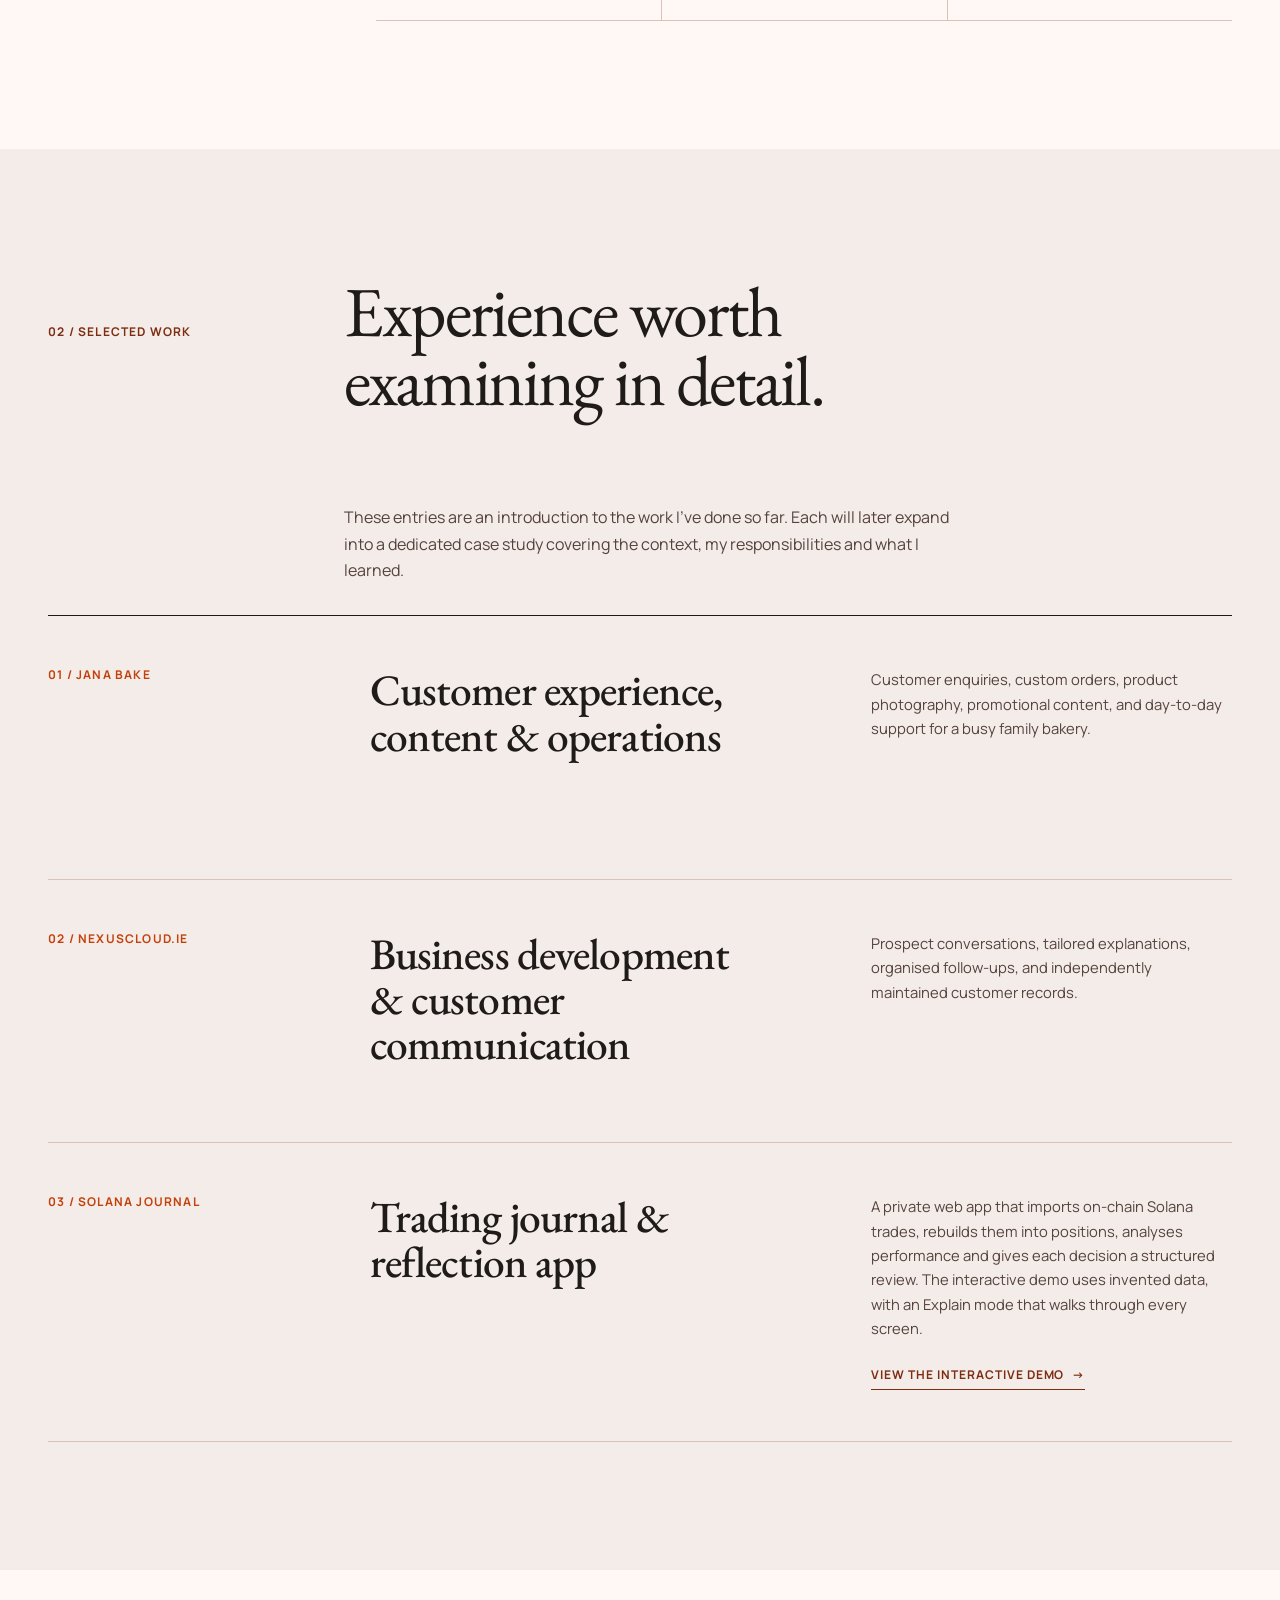
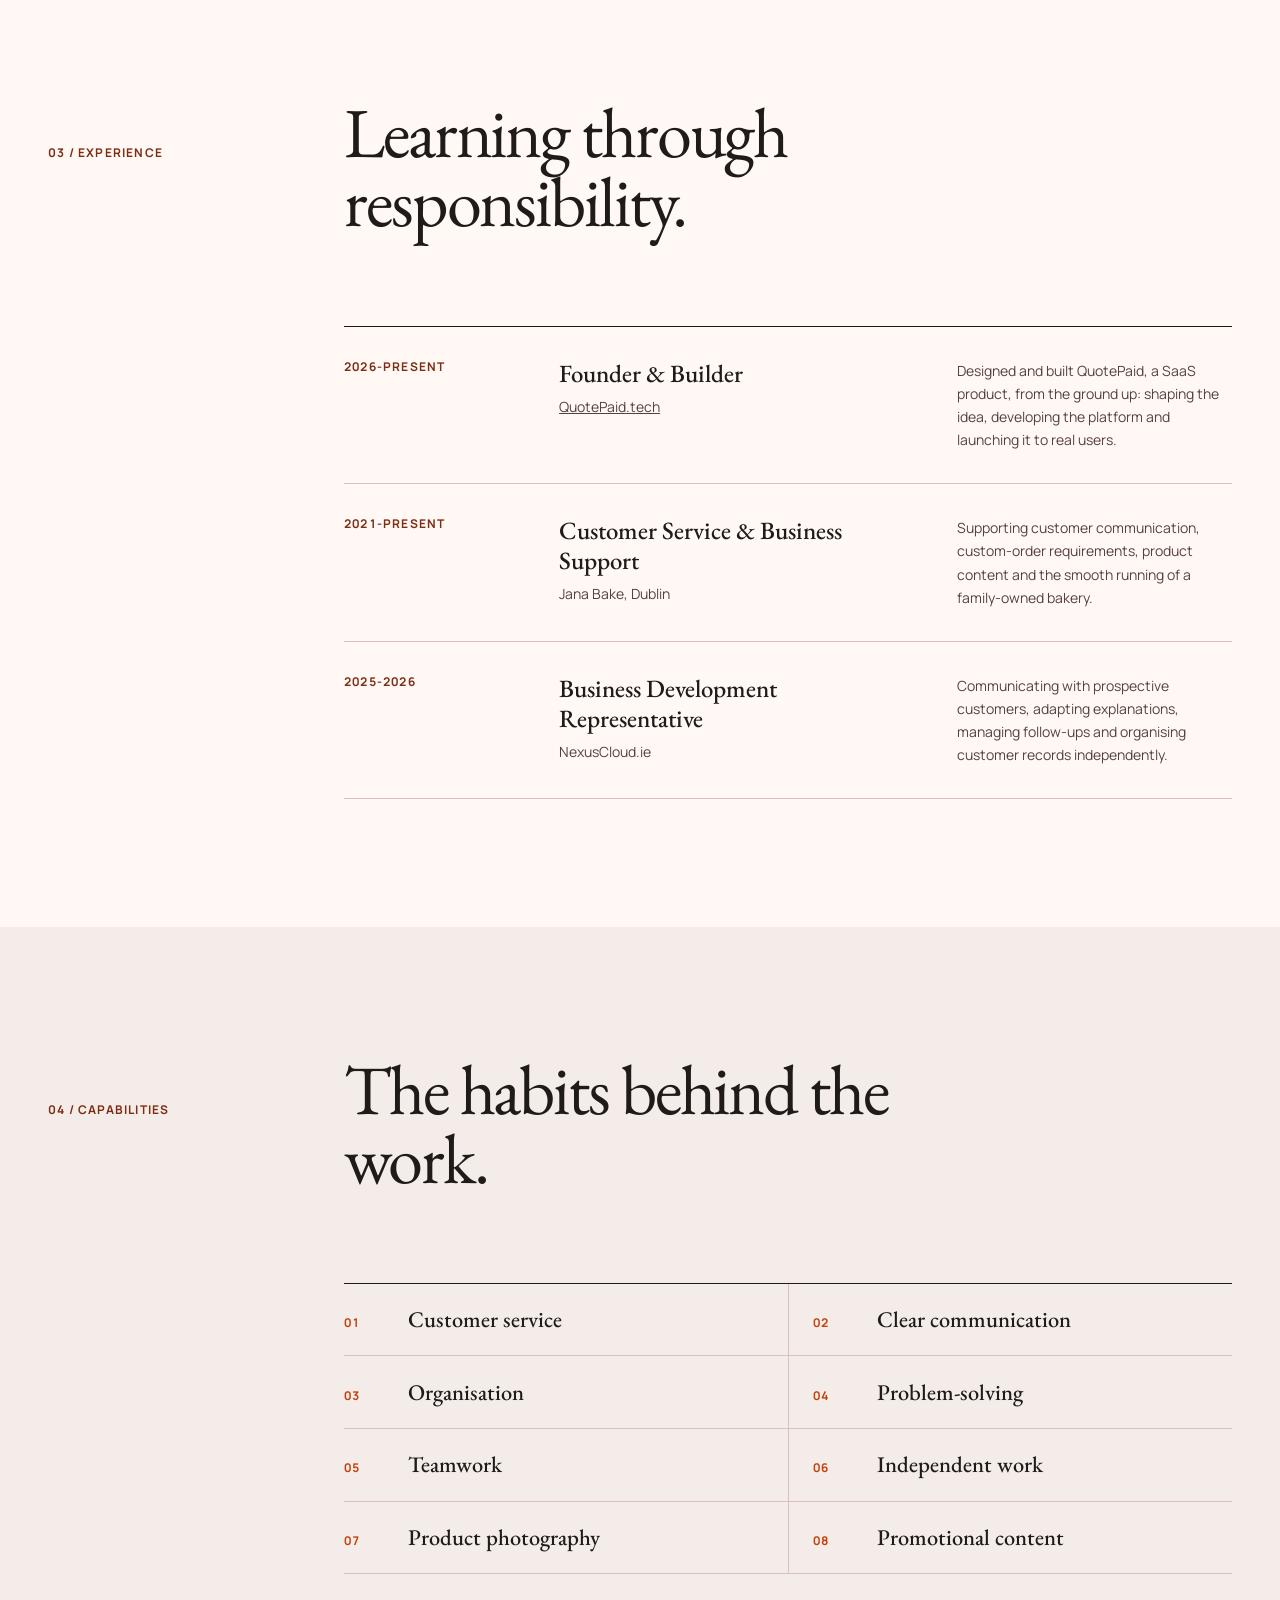
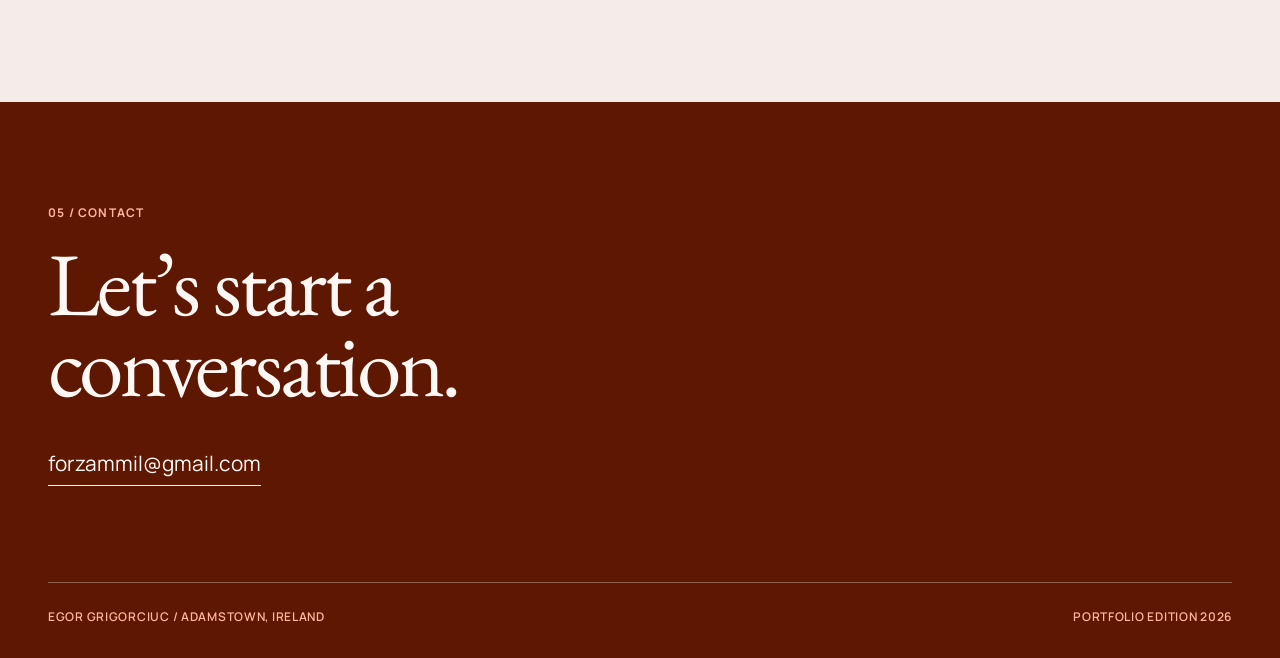
==== commit 91c117da: "Add QuotePaid to experience Co-Authored-By: Claude Opus 5.5 <noreply@anthropic.com>" ====
--- a/index.html
+++ b/index.html
@@ -768,6 +768,14 @@
         <div class="experience-layout">
           <ol class="timeline">
             <li class="timeline__item">
+              <p class="timeline__date">2026-Present</p>
+              <div class="timeline__role">
+                <h3>Founder &amp; Builder</h3>
+                <p><a href="https://quotepaid.tech" target="_blank" rel="noopener noreferrer">QuotePaid.tech</a></p>
+              </div>
+              <p class="timeline__summary">Designed and built QuotePaid, a SaaS product, from the ground up: shaping the idea, developing the platform and launching it to real users.</p>
+            </li>
+            <li class="timeline__item">
               <p class="timeline__date">2021-Present</p>
               <div class="timeline__role">
                 <h3>Customer Service &amp; Business Support</h3>
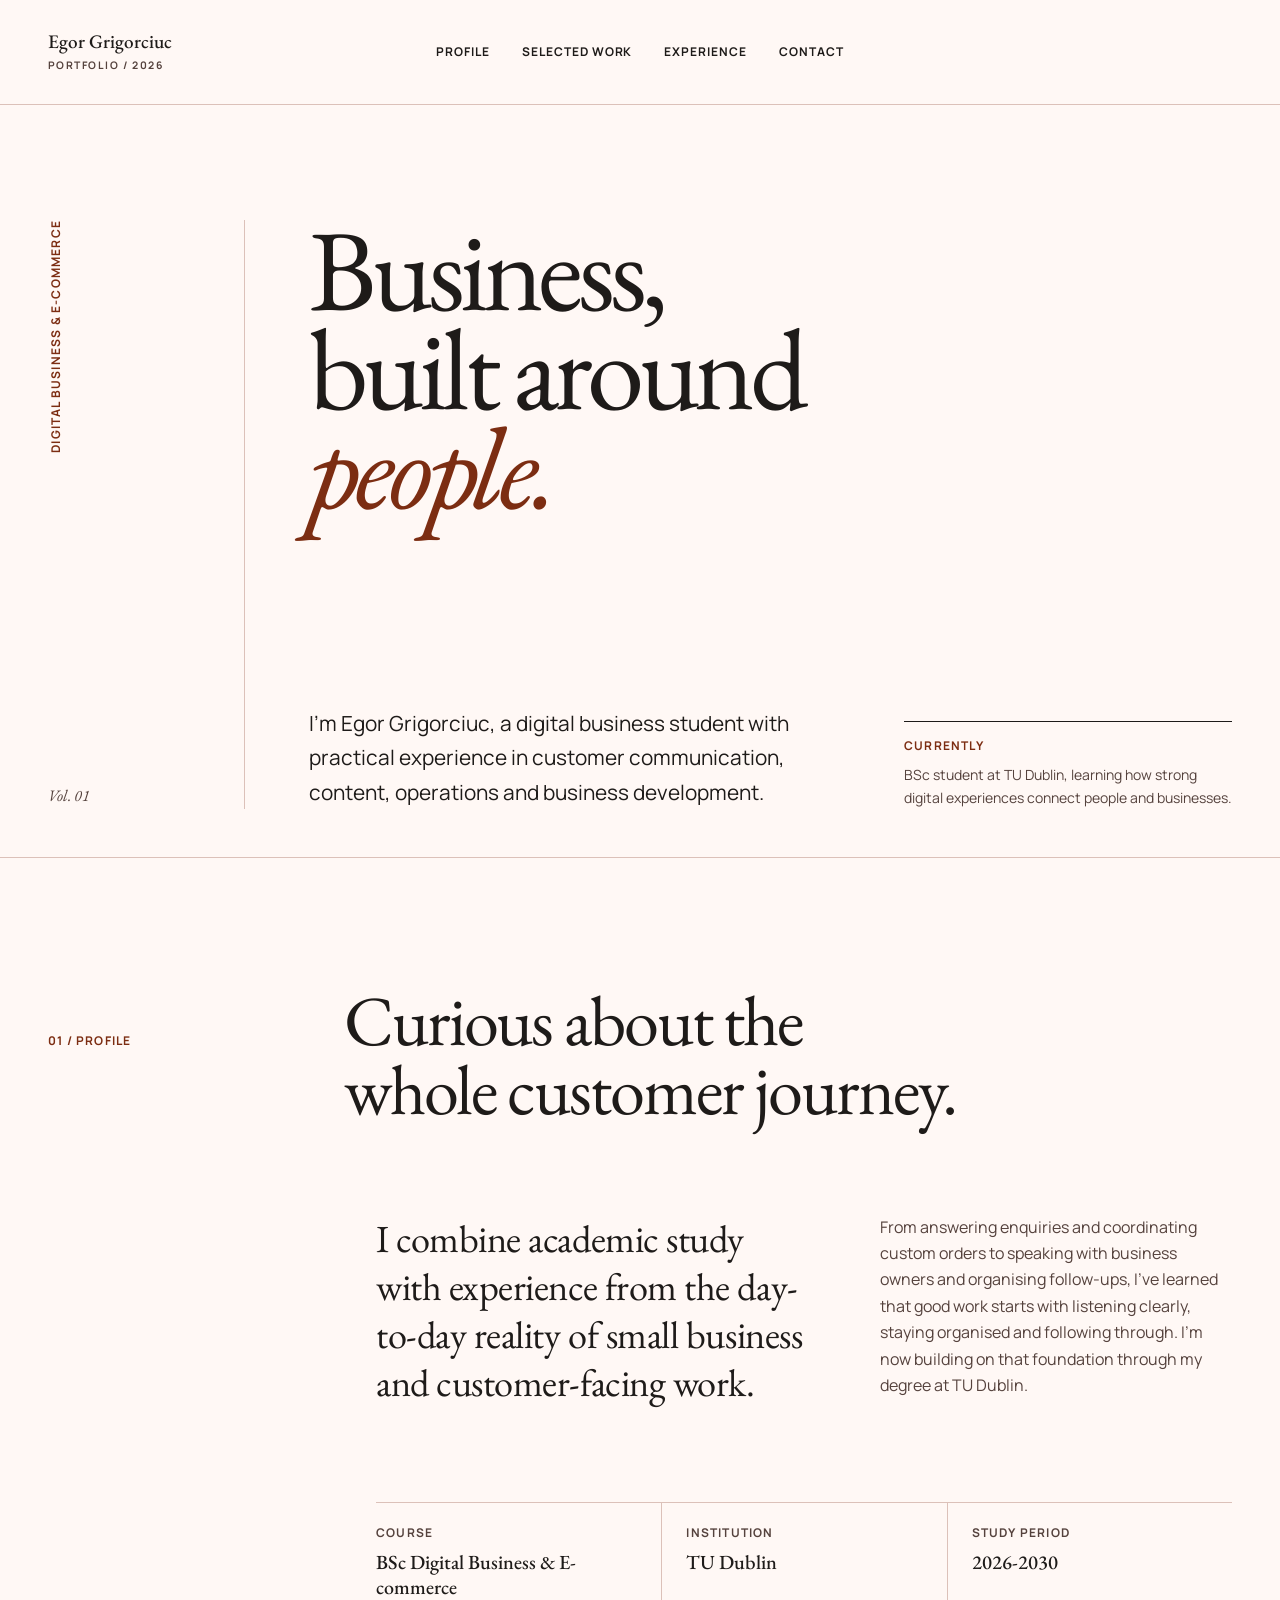
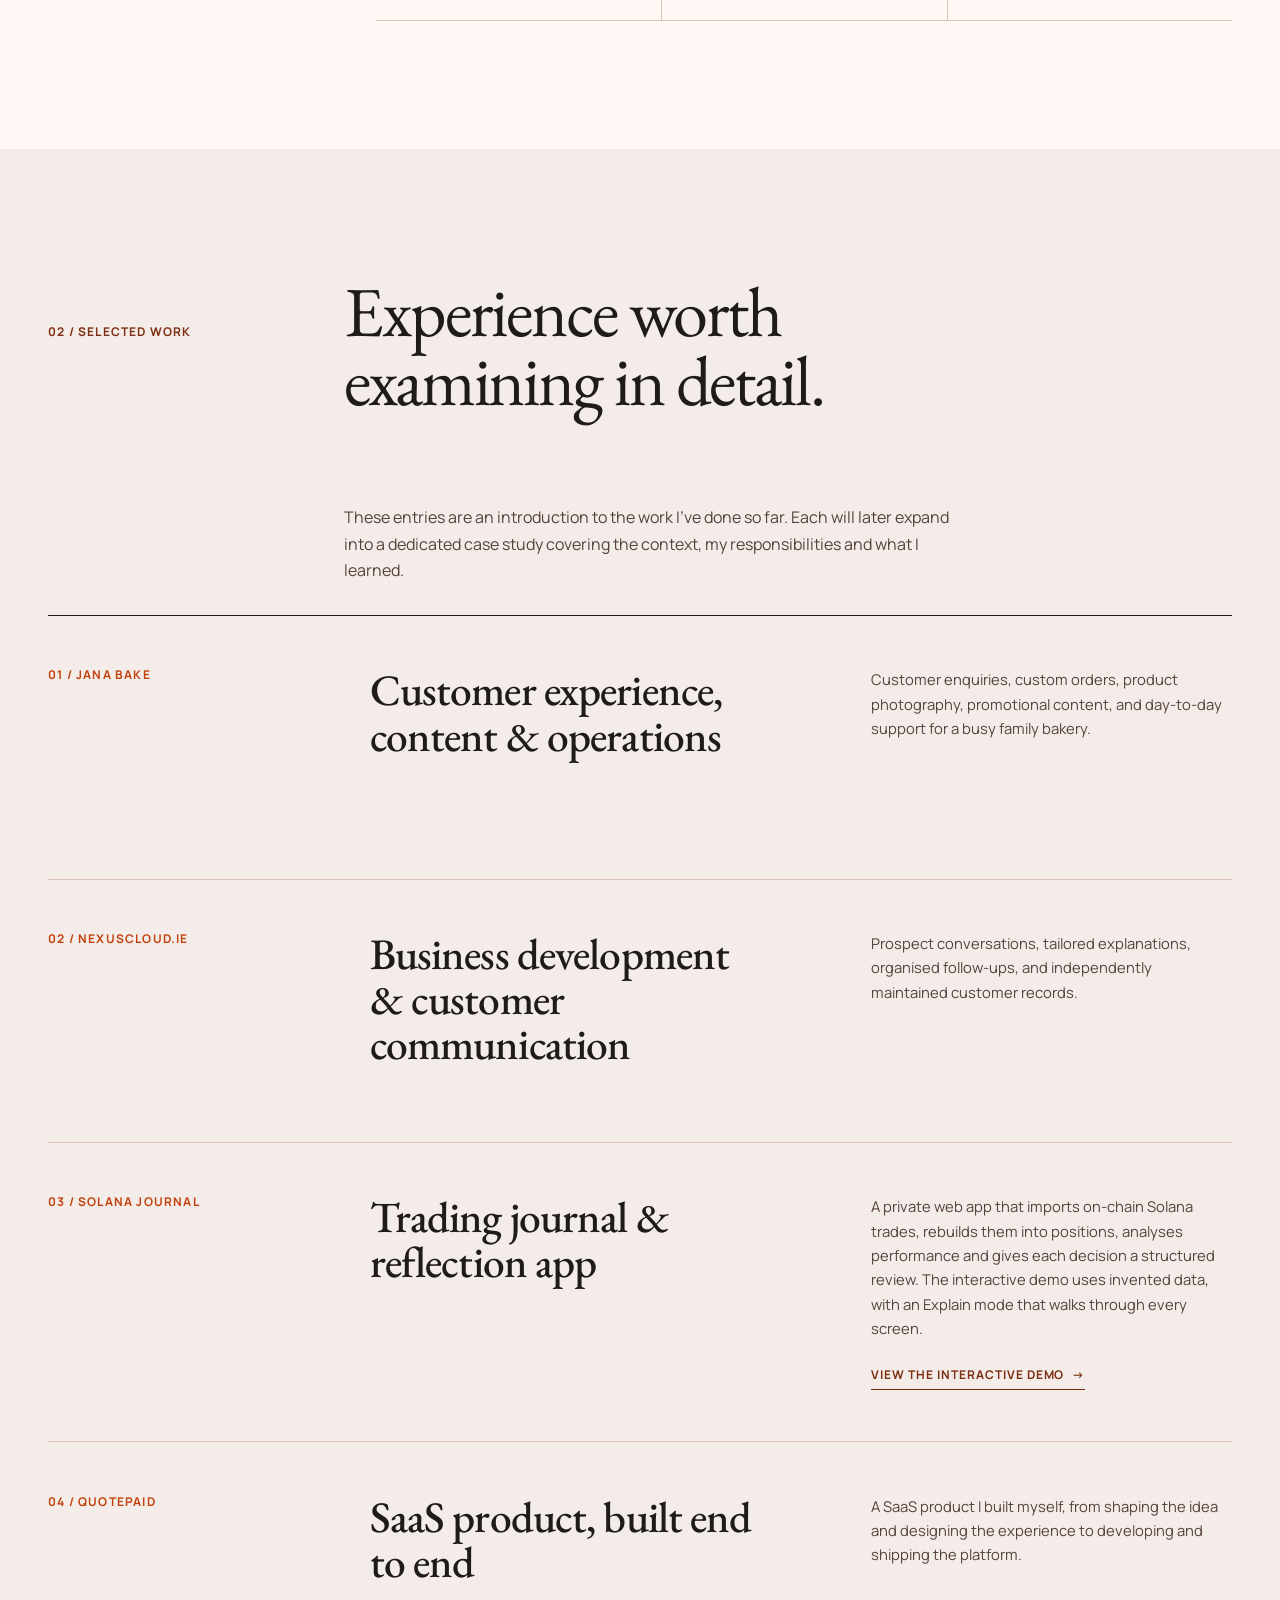
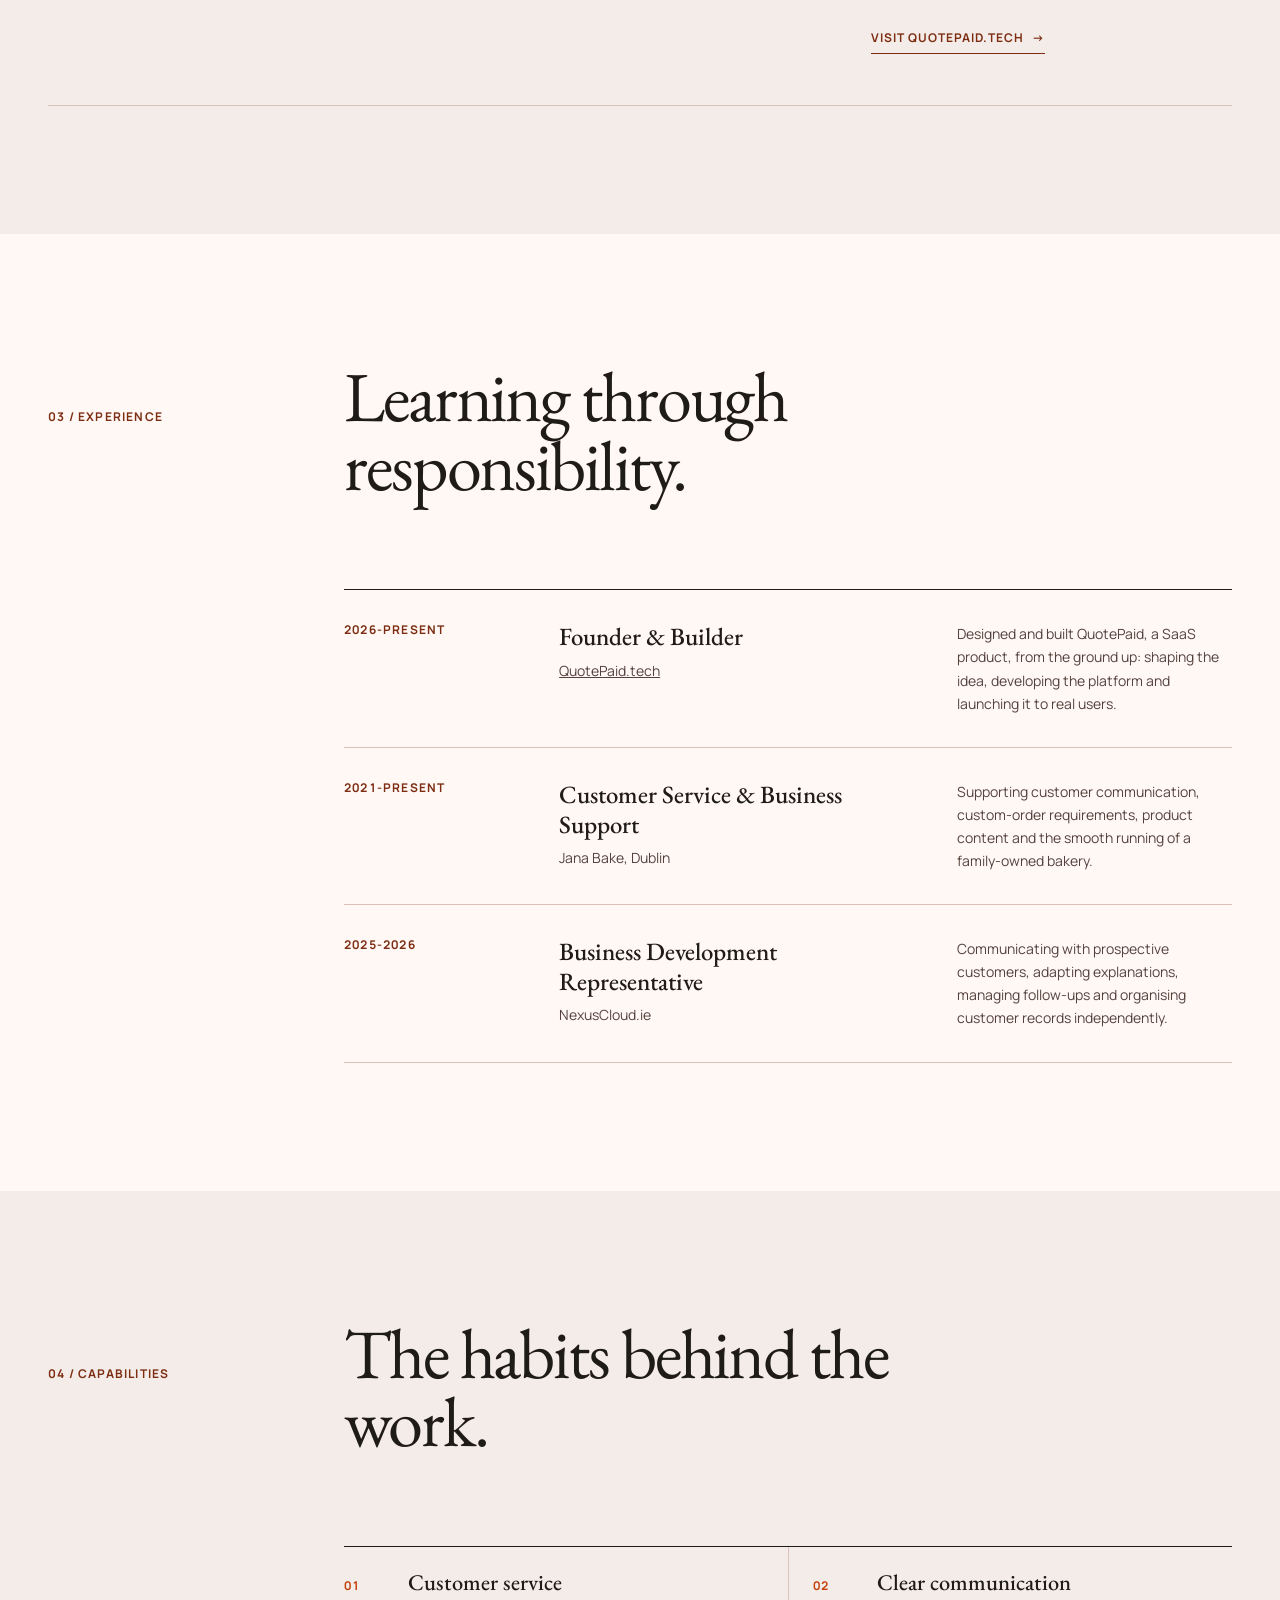
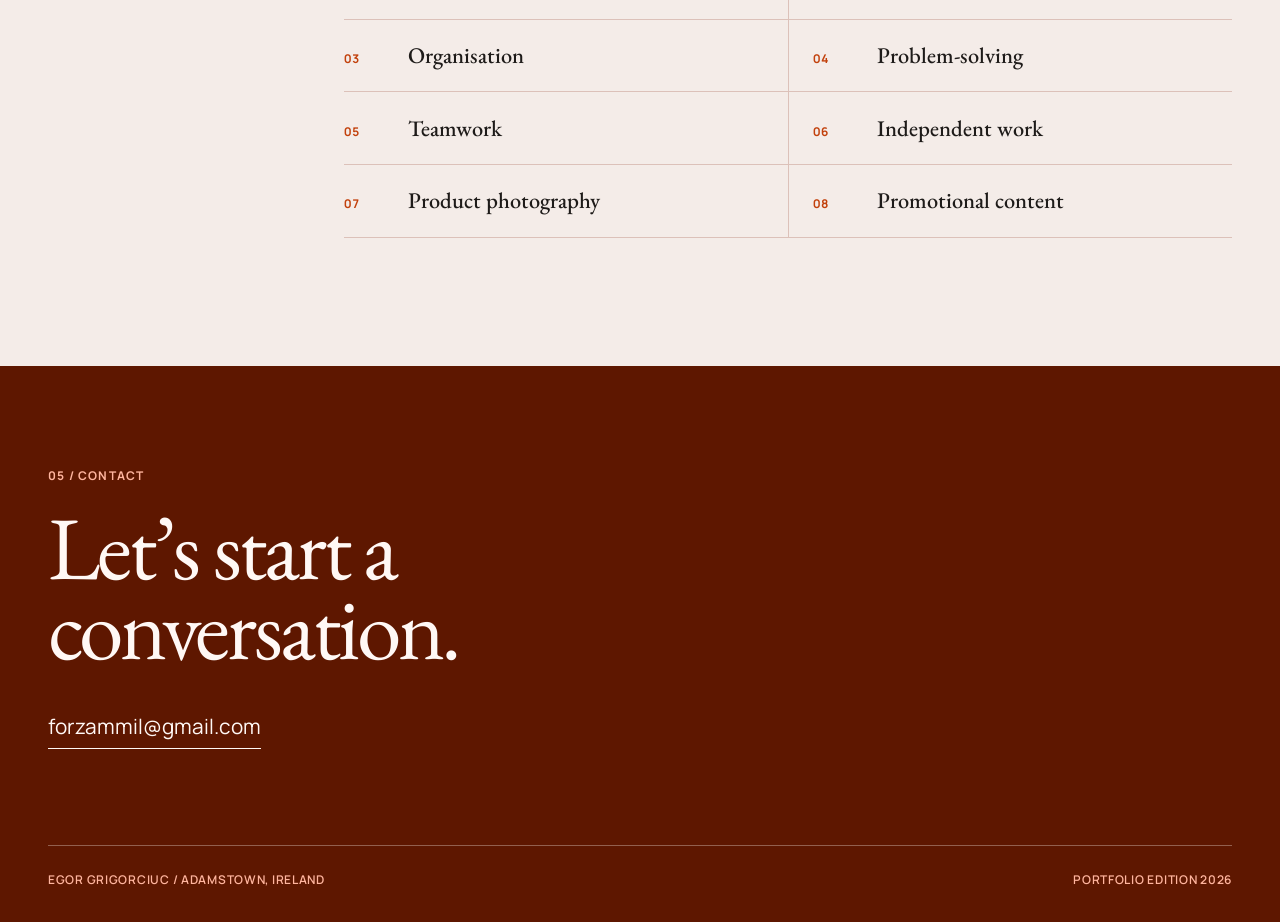
==== commit 4105b25e: "Add QuotePaid to selected work Co-Authored-By: Claude Opus 5.5 <noreply@anthropic.com>" ====
--- a/index.html
+++ b/index.html
@@ -754,6 +754,15 @@
               <a class="case-study__link" href="TradingJournalshowcase/index.html">View the interactive demo <span aria-hidden="true">&rarr;</span></a>
             </div>
           </article>
+
+          <article class="case-study">
+            <p class="case-study__index">04 / QuotePaid</p>
+            <h3>SaaS product, built end to end</h3>
+            <div class="case-study__details">
+              <p>A SaaS product I built myself, from shaping the idea and designing the experience to developing and shipping the platform.</p>
+              <a class="case-study__link" href="https://quotepaid.tech" target="_blank" rel="noopener noreferrer">Visit QuotePaid.tech <span aria-hidden="true">&rarr;</span></a>
+            </div>
+          </article>
         </div>
       </div>
     </section>
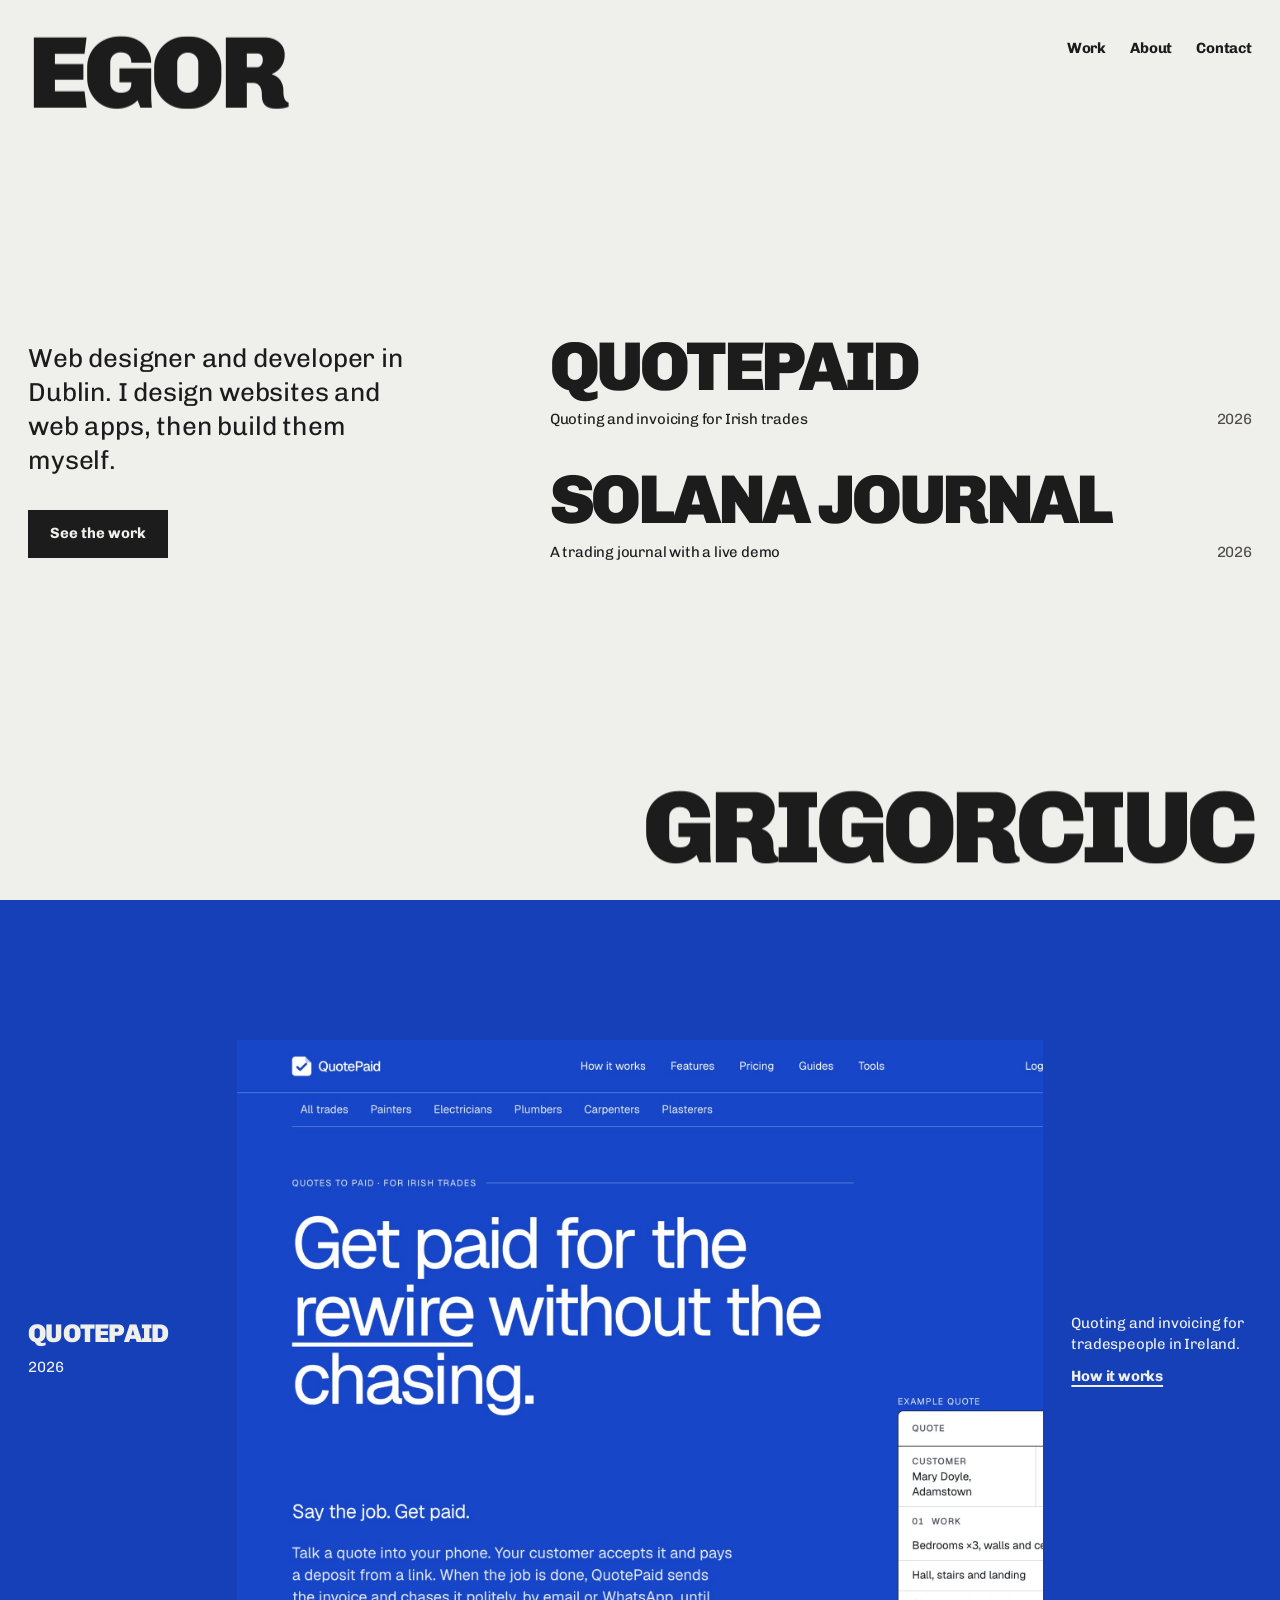
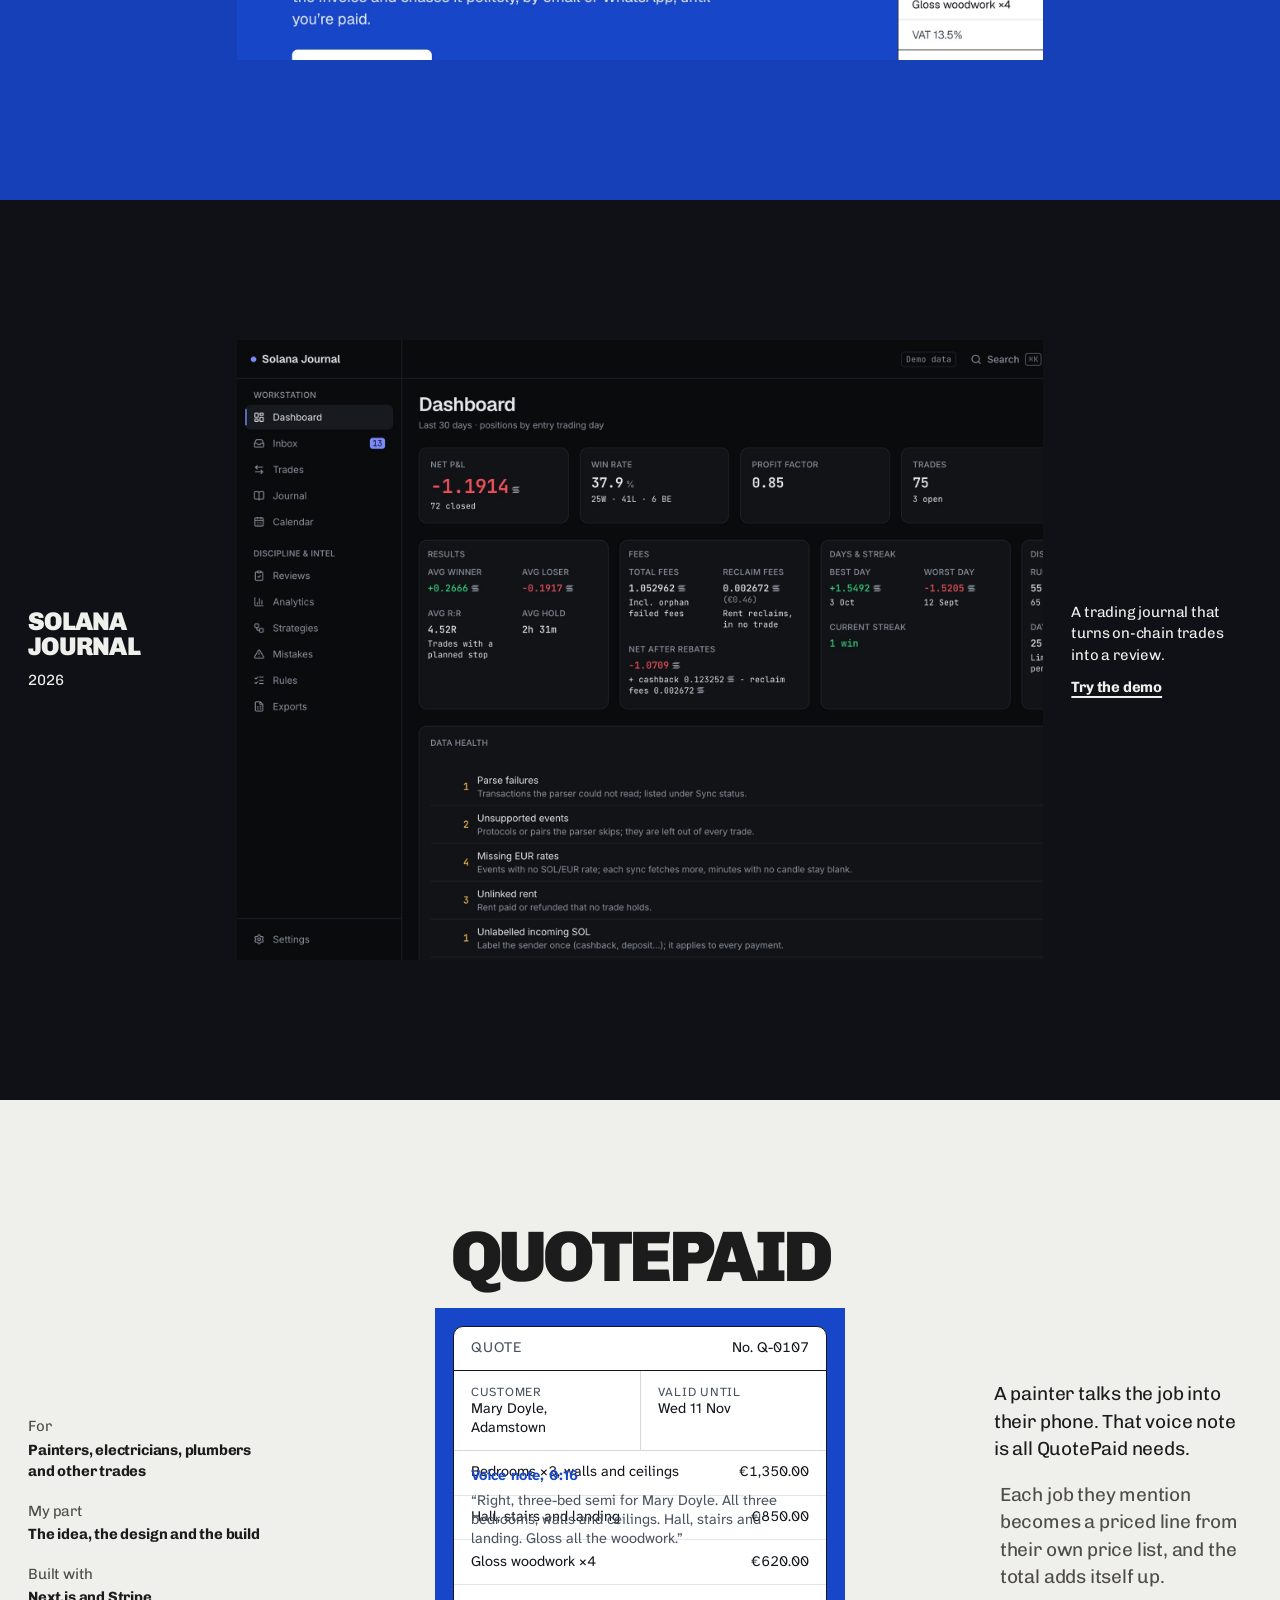
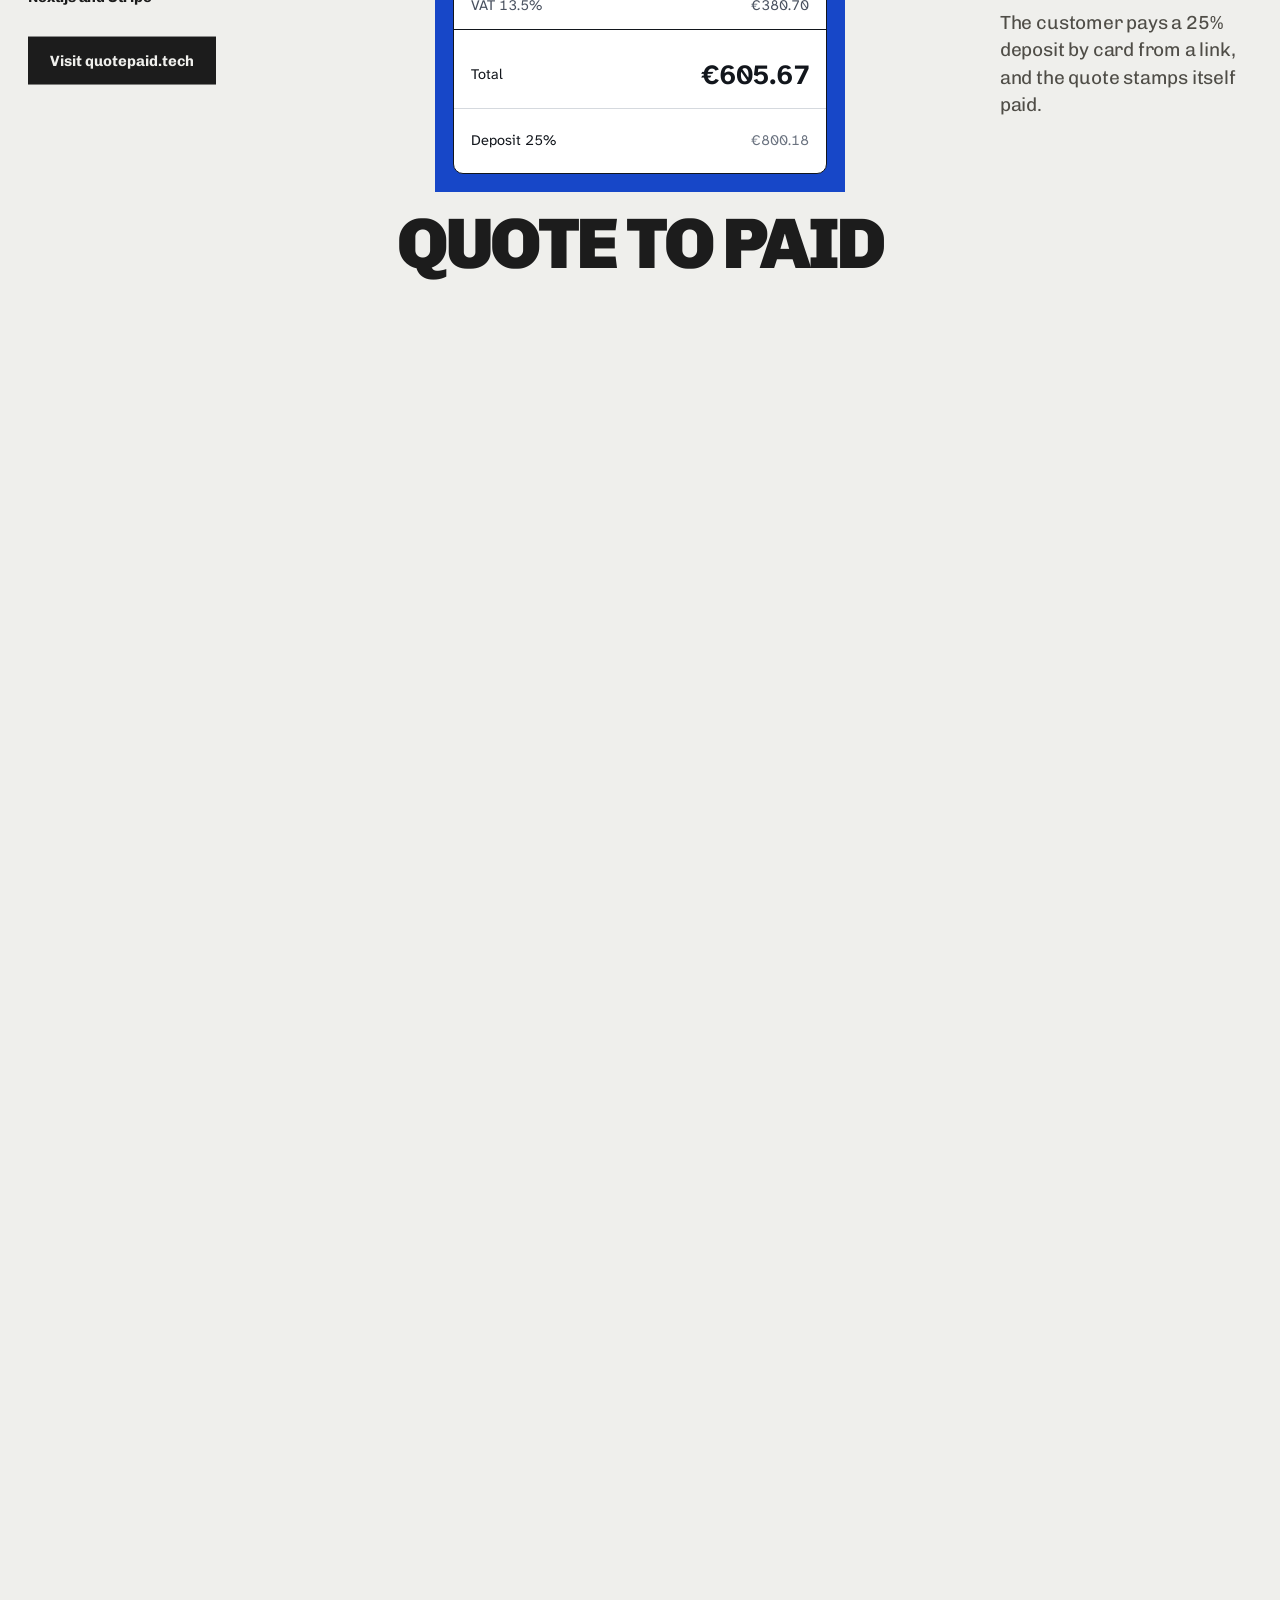
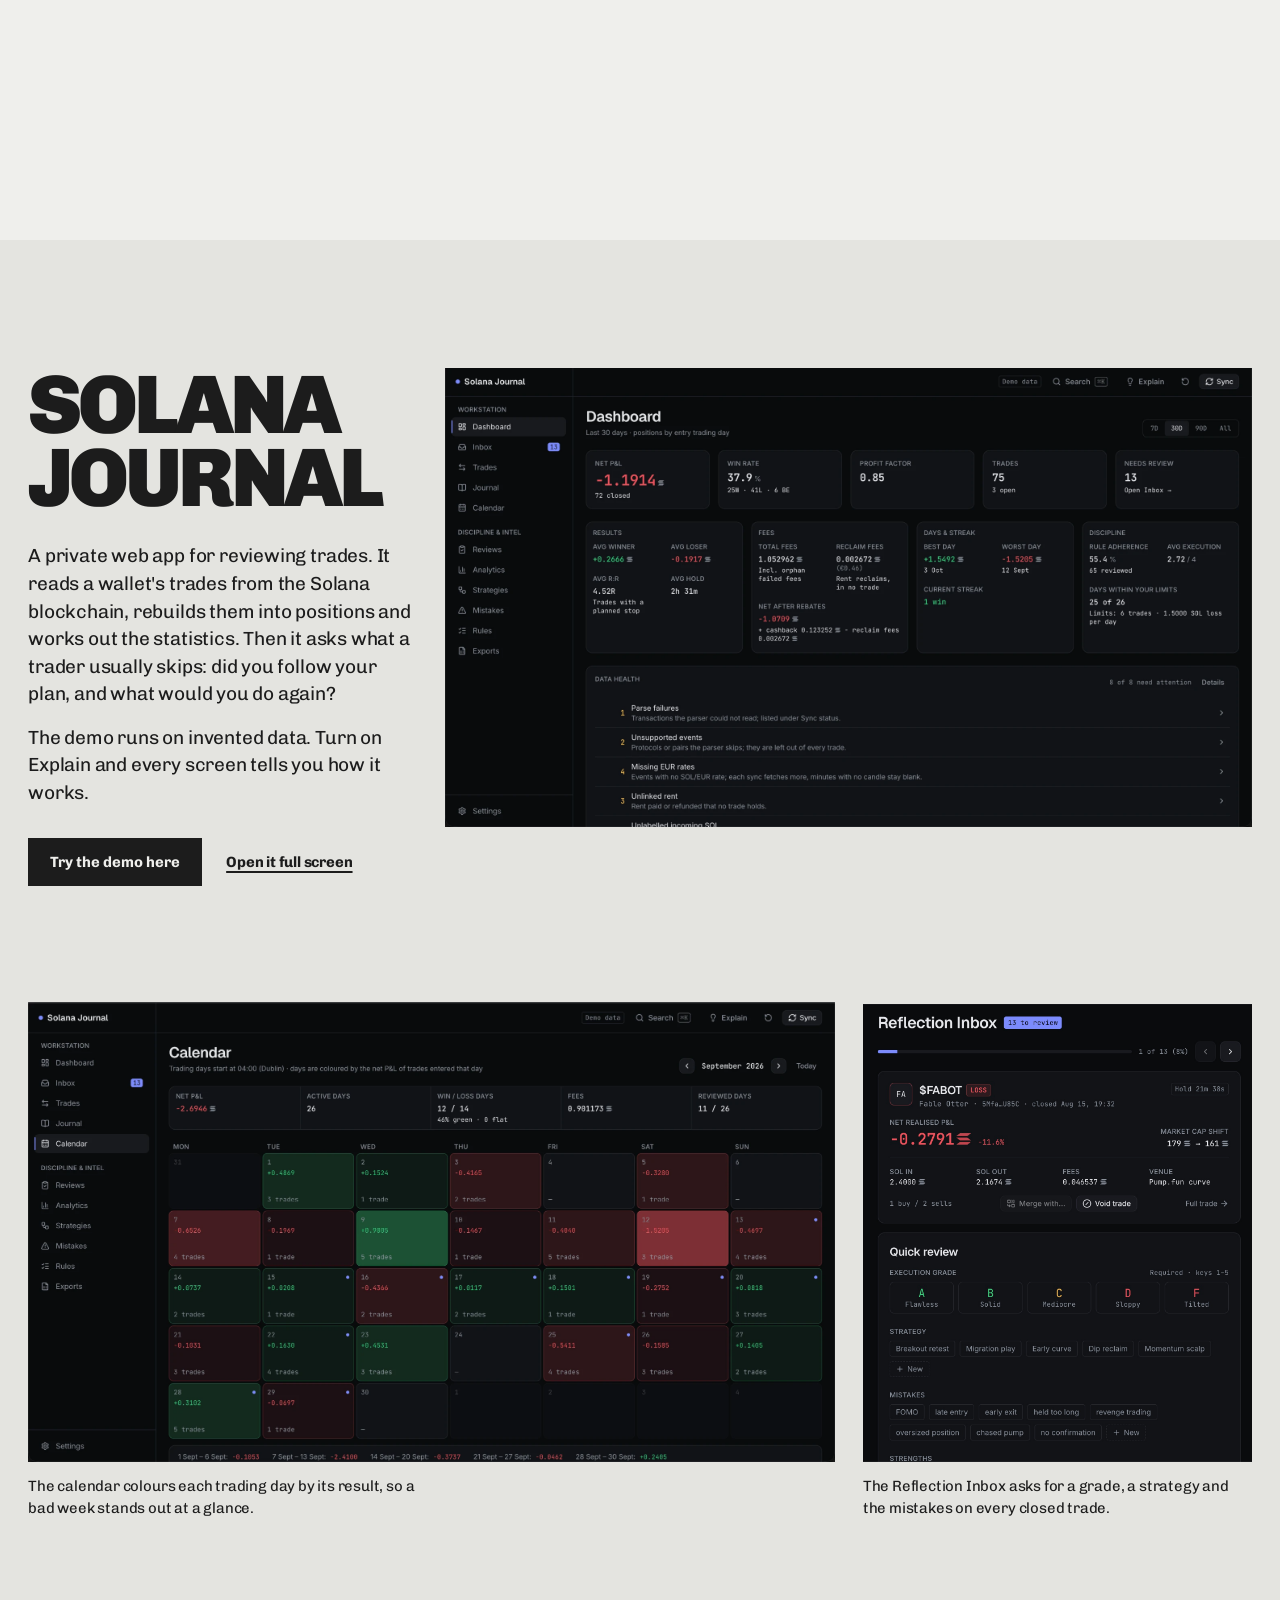
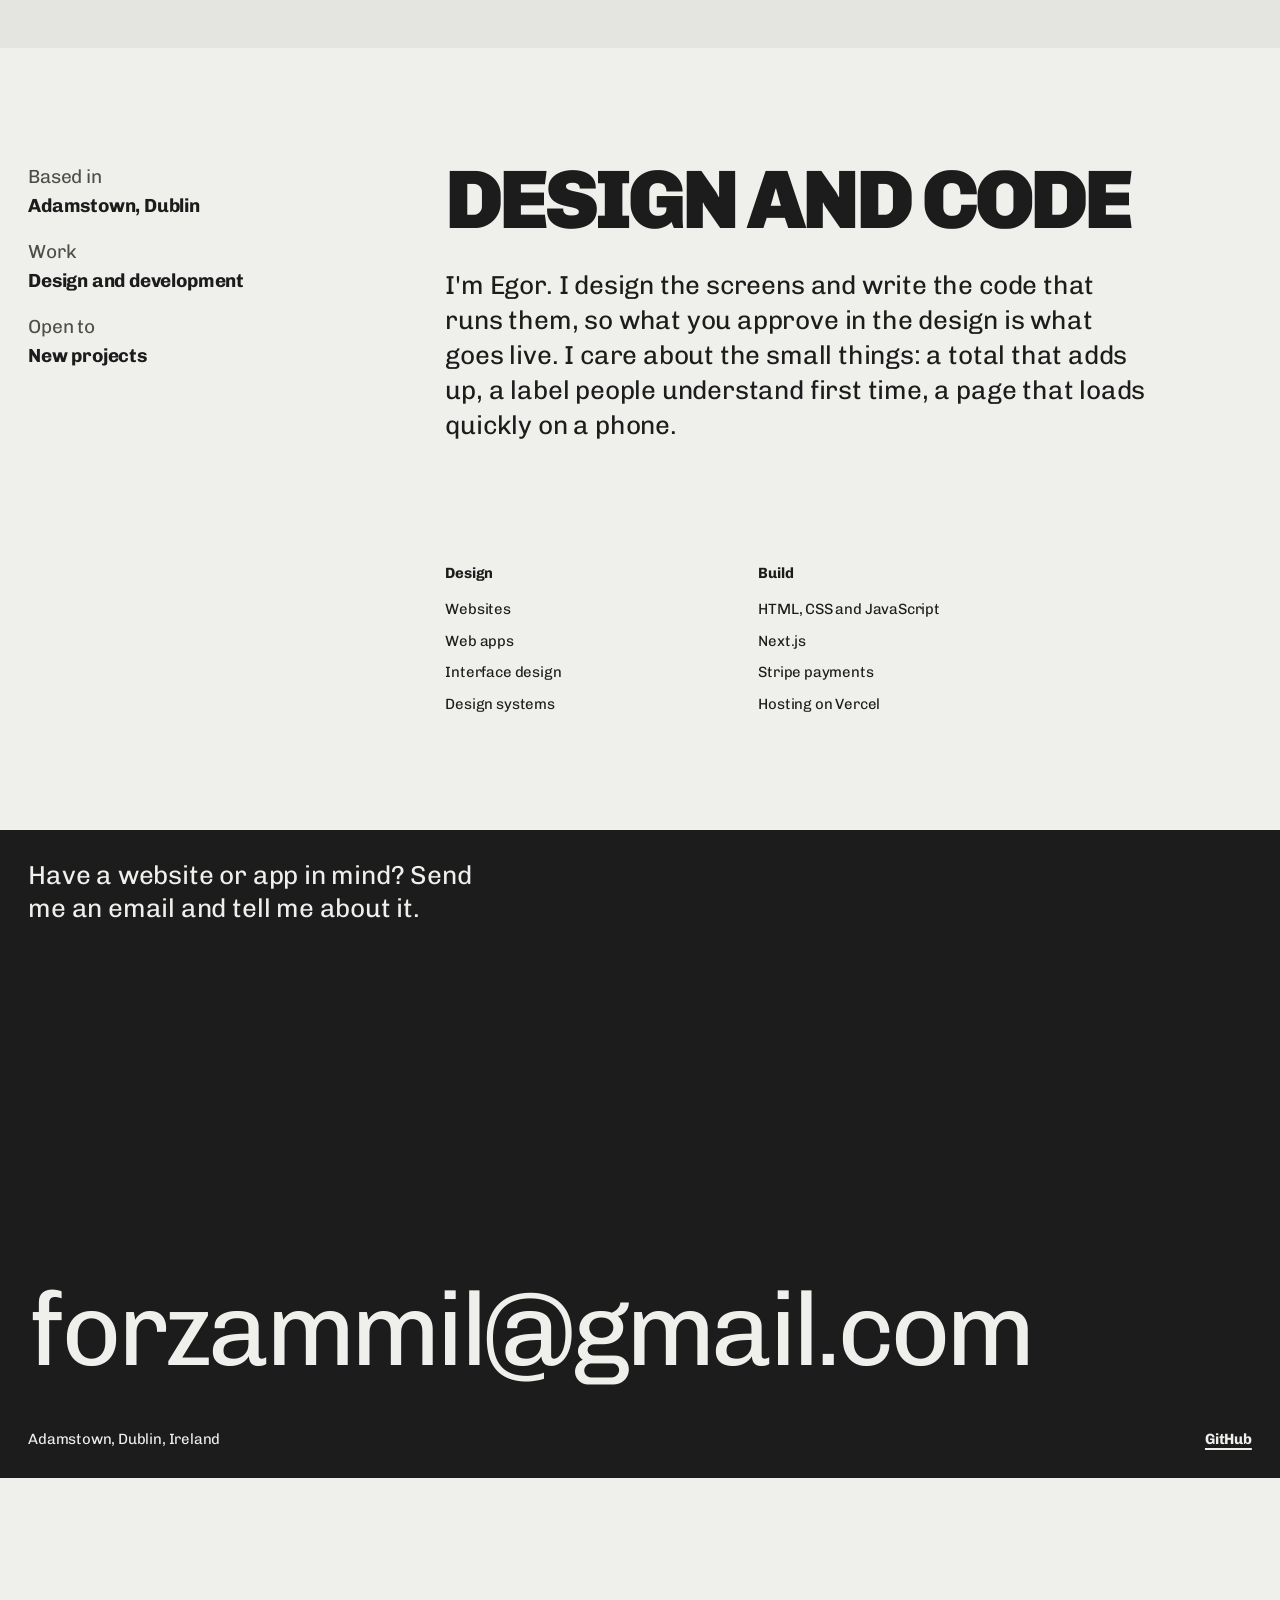
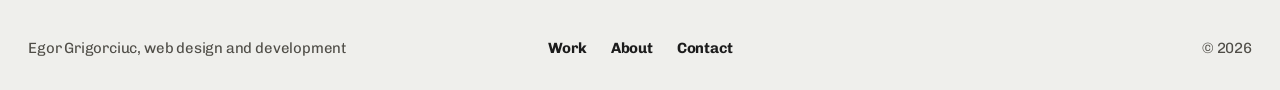
==== commit 3c93b594: "Rebuild the site as a design and development portfolio Replace the CV-style page (experience, capabi" ====
--- a/index.html
+++ b/index.html
@@ -1,848 +1,992 @@
 <!DOCTYPE html>
-<html lang="en">
+<html lang="en-IE">
 <head>
   <meta charset="UTF-8">
   <meta name="viewport" content="width=device-width, initial-scale=1">
-  <meta name="theme-color" content="#fff8f5">
-  <title>Egor Grigorciuc — Digital Business &amp; E-commerce</title>
-  <meta name="description" content="The portfolio of Egor Grigorciuc, a BSc Digital Business &amp; E-commerce student working across customer experience, content and business development.">
+  <meta name="theme-color" content="#efefec">
+  <title>Egor Grigorciuc, web designer and developer</title>
+  <meta name="description" content="Egor Grigorciuc designs websites and web apps in Dublin, then builds them himself. Work includes QuotePaid and Solana Journal.">
   <link rel="preconnect" href="https://fonts.googleapis.com">
   <link rel="preconnect" href="https://fonts.gstatic.com" crossorigin>
-  <link href="https://fonts.googleapis.com/css2?family=EB+Garamond:ital,wght@0,400;0,500;1,400&amp;family=Manrope:wght@400;500;600;700&amp;display=swap" rel="stylesheet">
+  <link href="https://fonts.googleapis.com/css2?family=Atkinson+Hyperlegible+Next:wght@400;700&amp;family=Chivo:wght@400;700;900&amp;display=swap" rel="stylesheet">
+  <script>document.documentElement.classList.add("js");</script>
   <style>
     :root {
-      --paper: #fff8f5;
-      --paper-light: #ffffff;
-      --parchment: #f4ece8;
-      --ink: #1e1b19;
-      --ink-soft: #55423d;
-      --amber: #7c2d12;
-      --amber-deep: #5e1700;
-      --terracotta: #c2410c;
-      --rule: #dcc1b9;
-      --font-display: "EB Garamond", Georgia, serif;
-      --font-body: "Manrope", "Helvetica Neue", Arial, sans-serif;
-      --page-width: 1280px;
-      --gutter: clamp(1.25rem, 4vw, 3rem);
-      --section-space: clamp(5rem, 10vw, 9rem);
+      --bg: #efefec;
+      --surface: #e4e4e0;
+      --ink: #1c1c1c;
+      --muted: #4f4d47;
+      --qp: #1747c8;
+      --qp-deep: #1540b8;
+      --sj: #101116;
+
+      --font: "Chivo", "Helvetica Neue", Arial, sans-serif;
+      --font-ui: "Atkinson Hyperlegible Next", "Atkinson Hyperlegible", Arial, sans-serif;
+      --step-small: clamp(0.875rem, 0.85rem + 0.1vw, 0.9375rem);
+      --step-body: clamp(1.0625rem, 1rem + 0.25vw, 1.1875rem);
+      --step-lead: clamp(1.25rem, 1.1rem + 0.7vw, 1.625rem);
+      --step-head: clamp(2.5rem, 1.2rem + 5vw, 5.5rem);
+      --step-name: clamp(3rem, 8vw, 8rem);
+
+      --m: clamp(16px, 2.2vw, 32px);
+      --zone: calc(var(--step-name) * 0.82 + var(--m) * 2);
+      --ease: cubic-bezier(0.2, 0.7, 0.2, 1);
     }
 
     *, *::before, *::after { box-sizing: border-box; }
 
-    html {
-      scroll-behavior: smooth;
-      scroll-padding-top: 2rem;
-    }
+    html { scroll-behavior: smooth; }
 
     body {
       margin: 0;
-      min-width: 320px;
-      background: var(--paper);
+      background: var(--bg);
       color: var(--ink);
-      font-family: var(--font-body);
-      font-size: 1rem;
-      line-height: 1.65;
+      font-family: var(--font);
+      font-size: var(--step-body);
+      line-height: 1.45;
+      letter-spacing: -0.01em;
       -webkit-font-smoothing: antialiased;
-      text-rendering: optimizeLegibility;
-    }
-
+    }
+
+    img { display: block; max-width: 100%; }
     a { color: inherit; }
-    button, a { -webkit-tap-highlight-color: transparent; }
-
-    :focus-visible {
-      outline: 2px solid var(--terracotta);
-      outline-offset: 4px;
-    }
-
-    ::selection {
-      background: var(--amber);
-      color: #fff;
-    }
-
-    .skip-link {
-      position: fixed;
-      z-index: 100;
-      top: 1rem;
-      left: 1rem;
-      padding: 0.75rem 1rem;
-      transform: translateY(-180%);
+    p { margin: 0; }
+
+    :focus-visible { outline: 3px solid currentColor; outline-offset: 3px; }
+    ::selection { background: var(--ink); color: var(--bg); }
+
+    .sr-only {
+      position: absolute; width: 1px; height: 1px; overflow: hidden;
+      clip: rect(0 0 0 0); white-space: nowrap;
+    }
+
+    .skip {
+      position: fixed; z-index: 50; top: var(--m); left: var(--m);
+      padding: 12px 16px; background: var(--ink); color: var(--bg);
+      font-weight: 700; text-decoration: none;
+      transform: translateY(-200%);
+    }
+    .skip:focus { transform: none; }
+
+    .grid {
+      display: grid;
+      grid-template-columns: repeat(12, minmax(0, 1fr));
+      column-gap: var(--m);
+      padding-inline: var(--m);
+    }
+
+    .display {
+      margin: 0;
+      font-weight: 900;
+      letter-spacing: -0.05em;
+      line-height: 0.88;
+      text-transform: uppercase;
+    }
+
+    .btn {
+      display: inline-flex;
+      align-items: center;
+      justify-content: center;
+      min-height: 48px;
+      padding: 0 22px;
+      border: 0;
       background: var(--ink);
-      color: #fff;
-      font-size: 0.875rem;
+      color: var(--bg);
+      font: 700 var(--step-small)/1 var(--font);
+      letter-spacing: 0;
+      text-decoration: none;
+      cursor: pointer;
+      transition: transform 160ms var(--ease);
+    }
+    .btn:hover { transform: translateY(-2px); }
+    .btn:active { transform: translateY(0) scale(0.98); }
+
+    .link {
+      font-weight: 700;
+      text-decoration: underline;
+      text-decoration-thickness: 2px;
+      text-underline-offset: 4px;
+      transition: text-underline-offset 160ms var(--ease);
+    }
+    .link:hover { text-underline-offset: 7px; }
+
+    /* ---------- The pinned run: hero and the two projects ---------- */
+
+    .run { position: relative; }
+
+    .pin-track {
+      position: absolute;
+      inset: 0;
+      z-index: 5;
+      pointer-events: none;
+    }
+    .pin { position: sticky; top: 0; height: 100svh; }
+
+    .pin h1 {
+      display: inline-block;
+      padding: var(--m) 0 0 var(--m);
+      font-size: var(--step-name);
+      pointer-events: auto;
+    }
+    .pin .first { position: relative; display: inline-block; will-change: transform; }
+    .pin .last { position: absolute; right: var(--m); bottom: var(--m); will-change: transform; }
+
+    /* Each word is drawn as two clipped halves: the top half takes the ink of the section
+       under the word's top edge, the bottom half the ink of the section under its bottom
+       edge, so the change happens exactly where the section edge crosses the letters. */
+    .pin .w { position: relative; display: block; color: var(--ink); }
+    .js .pin .w { color: transparent; }
+    /* The halves extend 0.25em past the word's box on every side, so glyphs that
+       overhang it (the tail of the R) are never cut; only the split line clips. */
+    .js .pin .w::before,
+    .js .pin .w::after {
+      content: attr(data-text);
+      position: absolute;
+      inset: -0.25em;
+      padding: 0.25em;
+      white-space: nowrap;
+    }
+    .js .pin .w::before {
+      color: var(--top, var(--ink));
+      clip-path: inset(0 0 calc(100% - var(--cut, 100%) - 0.25em) 0);
+    }
+    .js .pin .w::after {
+      color: var(--bot, var(--ink));
+      clip-path: inset(calc(var(--cut, 100%) + 0.25em) 0 0 0);
+    }
+
+    .panel {
+      position: relative;
+      height: 100svh;
+      min-height: 560px;
+      overflow: hidden;
+    }
+
+    /* Hero: a type poster with the index of the work */
+    .panel--hero { background: var(--bg); }
+
+    .hero-nav {
+      position: absolute;
+      top: calc(var(--m) + 0.6rem);
+      right: var(--m);
+      display: flex;
+      gap: 24px;
+    }
+    .hero-nav a {
+      font-size: var(--step-small);
       font-weight: 700;
       text-decoration: none;
     }
-
-    .skip-link:focus { transform: translateY(0); }
-
-    .page-shell {
-      width: min(100%, var(--page-width));
-      margin: 0 auto;
-      padding-inline: var(--gutter);
-    }
-
-    .site-header { border-bottom: 1px solid var(--rule); }
-
-    .site-header__inner {
+    .hero-nav a:hover { text-decoration: underline; text-underline-offset: 4px; }
+
+    .hero-body {
+      position: absolute;
+      inset: var(--zone) 0;
+      align-items: center;
+    }
+
+    .hero-copy { grid-column: 1 / 5; }
+    .hero-copy p { font-size: var(--step-lead); line-height: 1.3; max-width: 30ch; }
+    .hero-copy .btn { margin-top: 32px; }
+
+    .index {
+      grid-column: 6 / 13;
+      margin: 0;
+      padding: 0;
+      list-style: none;
       display: grid;
-      grid-template-columns: 3fr 6fr 3fr;
+      gap: clamp(24px, 3vw, 44px);
+    }
+    .index a {
+      display: grid;
+      grid-template-columns: 1fr auto;
+      align-items: end;
+      column-gap: 24px;
+      text-decoration: none;
+    }
+    .index__name {
+      grid-column: 1 / -1;
+      font-size: min(var(--step-head), 5.4vw);
+      transition: transform 260ms var(--ease);
+    }
+    .index__what { margin-top: 12px; font-size: var(--step-small); }
+    .index__year {
+      margin-top: 12px;
+      font-size: var(--step-small);
+      color: var(--muted);
+      font-variant-numeric: tabular-nums;
+    }
+    .index a:hover .index__name,
+    .index a:focus-visible .index__name { transform: translateX(14px); }
+
+    /* Project panels */
+    .panel--qp { background: var(--qp-deep); color: var(--bg); }
+    .panel--sj { background: var(--sj); color: var(--bg); }
+
+    .plate {
+      position: absolute;
+      inset: var(--zone) 0;
       align-items: center;
-      min-height: 6.5rem;
-      gap: 1.5rem;
-    }
-
-    .wordmark {
-      display: inline-flex;
-      flex-direction: column;
-      width: fit-content;
-      font-family: var(--font-display);
-      font-size: 1.2rem;
-      font-weight: 500;
-      line-height: 0.95;
-      text-decoration: none;
-    }
-
-    .wordmark small {
-      margin-top: 0.55rem;
-      color: var(--ink-soft);
-      font-family: var(--font-body);
-      font-size: 0.65rem;
-      font-weight: 700;
-      letter-spacing: 0.14em;
+    }
+    .plate__shot {
+      grid-column: 3 / 11;
+      grid-row: 1;
+      height: 100%;
+      overflow: hidden;
+      align-self: center;
+    }
+    .plate__shot img {
+      width: 100%; height: 100%;
+      object-fit: cover; object-position: top left;
+    }
+    .plate__title { grid-column: 1 / 3; grid-row: 1; align-self: center; }
+    .plate__title h2 {
+      margin: 0;
+      font-size: clamp(1.375rem, 2vw, 1.875rem);
+      font-weight: 900;
+      letter-spacing: -0.03em;
       line-height: 1;
       text-transform: uppercase;
     }
-
-    .primary-nav {
+    .plate__title p { margin-top: 10px; font-size: var(--step-small); }
+    .plate__fact { grid-column: 11 / 13; grid-row: 1; align-self: center; font-size: var(--step-small); }
+    .plate__fact .link { display: inline-block; margin-top: 10px; }
+
+    /* ---------- QuotePaid: the quote fills in as you scroll ---------- */
+
+    .story { position: relative; height: 260svh; background: var(--bg); }
+    .story__stage {
+      position: sticky;
+      top: 0;
+      height: 100svh;
+      display: grid;
+      align-content: center;
+      justify-items: center;
+      padding: var(--m);
+    }
+    .story__top, .story__bottom {
+      font-size: clamp(2.5rem, 5.6vw, 5.5rem);
+      text-align: center;
+    }
+    .story__top { margin-bottom: 20px; }
+    .story__bottom { margin-top: 20px; }
+
+    .story__frame {
+      width: min(32vw, 480px);
+      padding: clamp(14px, 1.4vw, 22px);
+      background: var(--qp);
+    }
+
+    /* The quote itself, built in the product's own type and lines */
+    .qcard {
+      background: #ffffff;
+      color: #12161c;
+      font-family: var(--font-ui);
+      font-size: clamp(0.8125rem, 0.55rem + 0.45vw, 0.9375rem);
+      letter-spacing: 0;
+      line-height: 1.3;
+      border: 1px solid #12161c; /* taste-skill-ignore: the product's own quote card */
+      border-radius: 10px;
+      overflow: hidden;
+    }
+    .qrow {
       display: flex;
+      justify-content: space-between;
       align-items: center;
-      justify-content: center;
-      gap: clamp(1rem, 2.5vw, 2.25rem);
-    }
-
-    .primary-nav a {
-      font-size: 0.75rem;
+      gap: 12px;
+      padding: 0.85em 1.15em;
+    }
+    .qhead { border-bottom: 1px solid #12161c; } /* taste-skill-ignore: the product's own quote card */
+    .qhead span:first-child, .qmeta small { letter-spacing: 0.06em; color: #4a5260; }
+    .qhead span:last-child { font-variant-numeric: tabular-nums; }
+    .qmeta {
+      display: grid;
+      grid-template-columns: 1fr 1fr;
+      border-bottom: 1px solid #d5d9de; /* taste-skill-ignore: the product's own quote card */
+    }
+    .qmeta div { padding: 0.85em 1.15em; }
+    .qmeta div + div { border-left: 1px solid #d5d9de; } /* taste-skill-ignore: the product's own quote card */
+    .qmeta small { display: block; font-size: 0.85em; }
+
+    .qbody { position: relative; min-height: 13.2em; }
+    .qnote {
+      position: absolute;
+      inset: 0;
+      padding: 1.1em 1.15em;
+      color: #4a5260;
+      transition: opacity 400ms var(--ease), transform 400ms var(--ease);
+    }
+    .qnote strong { display: block; margin-bottom: 0.4em; color: #1747c8; }
+    .qline {
+      border-bottom: 1px solid #e3e6ea; /* taste-skill-ignore: the product's own quote card */
+      font-variant-numeric: tabular-nums;
+      transition: opacity 420ms var(--ease), transform 420ms var(--ease);
+      transition-delay: calc(var(--i) * 140ms);
+    }
+    .qline--vat { color: #4a5260; border-bottom-color: #12161c; }
+
+    .qtotal { padding-block: 1em; border-bottom: 1px solid #d5d9de; } /* taste-skill-ignore: the product's own quote card */
+    .qtotal strong {
+      font-size: 1.9em;
       font-weight: 700;
-      letter-spacing: 0.08em;
-      text-decoration: none;
+      letter-spacing: -0.02em;
+      font-variant-numeric: tabular-nums;
+    }
+    .qdep { position: relative; min-height: 4.4em; font-variant-numeric: tabular-nums; }
+    .qdep > span:last-child { transition: color 300ms var(--ease); }
+    .stamp {
+      position: absolute;
+      left: 50%;
+      top: 50%;
+      padding: 0.15em 0.8em 0.3em;
+      border: 3px solid #1c7a43;
+      border-radius: 6px;
+      color: #1c7a43;
+      font-weight: 700;
+      font-size: 1.35em;
+      letter-spacing: 0.14em;
+      line-height: 1.1;
+      text-align: center;
       text-transform: uppercase;
-    }
-
-    .primary-nav a {
-      padding-block: 0.4rem;
-      border-bottom: 1px solid transparent;
-    }
-
-    .primary-nav a:hover {
-      border-color: var(--amber);
-      color: var(--amber);
-    }
-
-    .hero {
+      transform: translate(-50%, -50%) rotate(-6deg);
+      transition: opacity 260ms var(--ease), transform 420ms cubic-bezier(0.3, 1.6, 0.5, 1);
+    }
+    .stamp small { display: block; font-size: 0.45em; letter-spacing: 0.08em; font-weight: 400; }
+
+    /* Stage 1: only the voice note. Stage 2: priced lines. Stage 3: deposit paid. */
+    .js .story__stage[data-stage="1"] .qline { opacity: 0; transform: translateY(10px); transition-delay: 0ms; }
+    .js .story__stage:not([data-stage="1"]) .qnote { opacity: 0; transform: translateY(-8px); pointer-events: none; }
+    .js .story__stage:not([data-stage="3"]) .stamp { opacity: 0; transform: translate(-50%, -50%) rotate(-14deg) scale(1.8); }
+    .js .story__stage:not([data-stage="3"]) .qdep > span:last-child { color: #6b7380; }
+
+    .story__side {
+      position: absolute;
+      top: 50%;
+      width: min(28ch, calc((100% - 30vw) / 2 - var(--m) * 3));
+      transform: translateY(-50%);
+      font-size: var(--step-small);
+    }
+    .story__facts { left: var(--m); }
+    .story__notes { right: var(--m); }
+
+    .facts { margin: 0; display: grid; gap: 18px; }
+    .facts dt { color: var(--muted); }
+    .facts dd { margin: 2px 0 0; font-weight: 700; }
+    .story__facts .btn { margin-top: 28px; }
+
+    .notes { margin: 0; padding: 0; list-style: none; display: grid; gap: 18px; }
+    .notes li {
+      font-size: var(--step-body);
+      color: var(--muted);
+      transition: color 300ms var(--ease), transform 300ms var(--ease);
+    }
+    .notes li.is-on { color: var(--ink); transform: translateX(-6px); }
+    html:not(.js) .notes li { color: var(--ink); }
+
+
+    .story__extra {
+      display: none;
+      width: min(100%, 520px);
+      margin-top: 20px;
+      text-align: center;
+    }
+    .story__extra .notes li { display: none; transform: none; }
+    .story__extra .notes li.is-on,
+    html:not(.js) .story__extra .notes li { display: block; color: var(--ink); }
+    .story__extra .btn { margin-top: 16px; }
+
+    /* ---------- Solana Journal: try it here ---------- */
+
+    .sj { padding-block: clamp(96px, 10vw, 150px); background: var(--surface); }
+    .sj__head { grid-column: 1 / 5; align-self: start; }
+    .sj__head h2 { font-size: var(--step-head); }
+    .sj__head p { margin-top: 28px; max-width: 40ch; }
+    .sj__head p + p { margin-top: 16px; }
+    .sj__actions {
+      display: flex;
+      flex-wrap: wrap;
+      align-items: center;
+      gap: 16px 24px;
+      margin-top: 32px;
+    }
+    .sj__actions .link { font-size: var(--step-small); }
+
+    .sj__frame {
+      grid-column: 5 / 13;
+      position: relative;
+      aspect-ratio: 2000 / 1138;
       overflow: hidden;
-      border-bottom: 1px solid var(--rule);
-    }
-
-    .hero__inner {
+      background: var(--sj);
+    }
+    .sj__frame img, .sj__frame iframe {
+      position: absolute; inset: 0;
+      width: 100%; height: 100%;
+      border: 0;
+      object-fit: cover; object-position: top left;
+    }
+
+    .sj__plates {
+      grid-column: 1 / 13;
       display: grid;
-      grid-template-columns: repeat(12, 1fr);
-      min-height: min(47rem, calc(100svh - 6.5rem));
-      padding-block: clamp(4.5rem, 9vw, 8rem) 3rem;
-    }
-
-    .hero__edition {
-      grid-column: 1 / span 2;
-      align-self: stretch;
-      display: flex;
-      flex-direction: column;
-      justify-content: space-between;
-      padding-right: 2rem;
-      border-right: 1px solid var(--rule);
-    }
-
-    .kicker,
-    .section-label,
-    .meta,
-    .case-study__index,
-    .timeline__date,
-    .capability__number {
+      grid-template-columns: repeat(12, minmax(0, 1fr));
+      column-gap: var(--m);
+      margin-top: clamp(80px, 9vw, 140px);
+    }
+    .sj__plates figure { margin: 0; }
+    .sj__plates figure:first-child { grid-column: 1 / 9; }
+    .sj__plates figure:last-child { grid-column: 9 / 13; align-self: end; }
+    .sj__plates .pic { overflow: hidden; background: var(--sj); }
+    .sj__plates figure:first-child .pic { aspect-ratio: 2000 / 1143; }
+    .sj__plates figure:last-child .pic { aspect-ratio: 1372 / 1616; }
+    .sj__plates img { width: 100%; height: 100%; object-fit: cover; object-position: top left; }
+    .sj__plates figcaption { margin-top: 14px; max-width: 46ch; font-size: var(--step-small); }
+
+    /* ---------- About ---------- */
+
+    .about { padding-block: clamp(96px, 9vw, 140px); }
+    .about__facts { grid-column: 1 / 4; }
+    .about__body { grid-column: 5 / 12; }
+    .about__body h2 { font-size: var(--step-head); }
+    .about__body p {
+      margin-top: 32px;
+      font-size: var(--step-lead);
+      line-height: 1.35;
+      max-width: 44ch;
+    }
+    .about__record {
+      grid-column: 1 / 13;
+      display: grid;
+      grid-template-columns: subgrid;
+      margin-top: 120px;
+    }
+    .record { grid-column: span 3; }
+    .record:first-child { grid-column: 5 / 8; }
+    .record h3 { margin: 0 0 14px; font-size: var(--step-small); font-weight: 700; }
+    .record ul { margin: 0; padding: 0; list-style: none; display: grid; gap: 10px; }
+    .record li { font-size: var(--step-small); }
+
+    /* ---------- Contact ---------- */
+
+    .contact {
+      position: relative;
+      min-height: 72svh;
+      padding: var(--m);
+      background: var(--ink);
+      color: var(--bg);
+    }
+    .contact h2 {
       margin: 0;
-      font-size: 0.75rem;
-      font-weight: 700;
-      letter-spacing: 0.1em;
+      max-width: 30ch;
+      font-size: var(--step-lead);
+      font-weight: 400;
       line-height: 1.3;
-      text-transform: uppercase;
-    }
-
-    .hero__edition .kicker {
-      color: var(--amber);
-      writing-mode: vertical-rl;
-      transform: rotate(180deg);
-    }
-
-    .hero__folio {
-      color: var(--ink-soft);
-      font-family: var(--font-display);
-      font-size: 1rem;
-      font-style: italic;
-    }
-
-    .hero__content {
-      grid-column: 3 / -1;
-      display: flex;
-      flex-direction: column;
-      justify-content: space-between;
-      padding-left: clamp(2rem, 5vw, 5rem);
-    }
-
-    .hero h1 {
-      max-width: 10ch;
-      margin: 0;
-      font-family: var(--font-display);
-      font-size: clamp(4rem, 9vw, 8.6rem);
+    }
+    .contact__mail {
+      position: absolute;
+      left: var(--m);
+      right: var(--m);
+      bottom: calc(var(--m) * 2 + 2.5rem);
+      display: block;
+      font-size: 8.1vw;
       font-weight: 400;
       letter-spacing: -0.045em;
-      line-height: 0.86;
-    }
-
-    .hero h1 em {
-      color: var(--amber);
-      font-weight: 400;
-    }
-
-    .hero__bottom {
-      display: grid;
-      grid-template-columns: minmax(0, 5fr) minmax(15rem, 3fr);
-      align-items: end;
-      gap: 3rem;
-      margin-top: 5rem;
-    }
-
-    .hero__intro {
-      max-width: 48ch;
-      margin: 0;
-      font-size: clamp(1.05rem, 1.7vw, 1.3rem);
-      line-height: 1.65;
-    }
-
-    .hero__aside {
-      padding-top: 1rem;
-      border-top: 1px solid var(--ink);
-    }
-
-    .hero__aside .meta { color: var(--amber); }
-
-    .hero__aside p:last-child {
-      margin: 0.6rem 0 0;
-      color: var(--ink-soft);
-      font-size: 0.875rem;
-    }
-
-    .section { padding-block: var(--section-space); }
-    .section--parchment { background: var(--parchment); }
-
-    .section-heading {
-      display: grid;
-      grid-template-columns: 3fr 9fr;
-      align-items: baseline;
-      margin-bottom: clamp(3.5rem, 7vw, 6rem);
-    }
-
-    .section-label { color: var(--amber); }
-
-    .section-title {
-      max-width: 18ch;
-      margin: 0;
-      font-family: var(--font-display);
-      font-size: clamp(2.5rem, 5.5vw, 5.2rem);
-      font-weight: 400;
-      letter-spacing: -0.03em;
-      line-height: 0.98;
-    }
-
-    .profile-grid {
-      display: grid;
-      grid-template-columns: 3fr 5fr 4fr;
-      gap: clamp(2rem, 5vw, 5rem);
-    }
-
-    .profile-lead {
-      grid-column: 2;
-      margin: 0;
-      font-family: var(--font-display);
-      font-size: clamp(1.65rem, 3vw, 2.5rem);
-      letter-spacing: -0.012em;
-      line-height: 1.25;
-    }
-
-    .profile-copy {
-      grid-column: 3;
-      margin: 0;
-      color: var(--ink-soft);
-      font-size: 1rem;
-    }
-
-    .study-note {
-      grid-column: 2 / -1;
-      display: grid;
-      grid-template-columns: repeat(3, 1fr);
-      margin-top: 2rem;
-      border-top: 1px solid var(--rule);
-      border-bottom: 1px solid var(--rule);
-    }
-
-    .study-note__item { padding: 1.25rem 1.5rem 1.25rem 0; }
-
-    .study-note__item + .study-note__item {
-      padding-left: 1.5rem;
-      border-left: 1px solid var(--rule);
-    }
-
-    .study-note__item span {
-      display: block;
-      color: var(--ink-soft);
-      font-size: 0.75rem;
-      font-weight: 700;
-      letter-spacing: 0.1em;
-      text-transform: uppercase;
-    }
-
-    .study-note__item strong {
-      display: block;
-      margin-top: 0.45rem;
-      font-family: var(--font-display);
-      font-size: 1.25rem;
-      font-weight: 500;
-      line-height: 1.25;
-    }
-
-    .work-intro {
-      display: grid;
-      grid-template-columns: 3fr 9fr;
-      margin-bottom: 2rem;
-    }
-
-    .work-intro p {
-      grid-column: 2;
-      max-width: 62ch;
-      margin: 0;
-      color: var(--ink-soft);
-    }
-
-    .case-studies { border-top: 1px solid var(--ink); }
-
-    .case-study {
-      display: grid;
-      grid-template-columns: 3fr 5fr 4fr;
-      gap: clamp(1.5rem, 4vw, 4rem);
-      padding-block: clamp(2rem, 4vw, 3.25rem);
-      border-bottom: 1px solid var(--rule);
-      transition: background-color 180ms ease;
-    }
-
-    .case-study:hover { background: rgba(255, 255, 255, 0.45); }
-    .case-study__index { color: var(--terracotta); }
-
-    .case-study h3 {
-      max-width: 18ch;
-      margin: 0;
-      font-family: var(--font-display);
-      font-size: clamp(1.9rem, 3.4vw, 3.1rem);
-      font-weight: 500;
-      letter-spacing: -0.02em;
-      line-height: 1.04;
-    }
-
-    .case-study__details {
-      display: flex;
-      flex-direction: column;
-      align-items: flex-start;
-      justify-content: space-between;
-      min-height: 10rem;
-    }
-
-    .case-study__details p {
-      margin: 0;
-      color: var(--ink-soft);
-      font-size: 0.925rem;
-    }
-
-    .case-study__link {
-      display: inline-flex;
-      align-items: center;
-      gap: 0.5rem;
-      margin-top: 1.5rem;
-      padding-bottom: 0.3rem;
-      border-bottom: 1px solid currentColor;
-      color: var(--amber);
-      font-size: 0.75rem;
-      font-weight: 700;
-      letter-spacing: 0.08em;
+      line-height: 1;
       text-decoration: none;
-      text-transform: uppercase;
-    }
-
-    .case-study__link:hover { color: var(--terracotta); }
-
-    .experience-layout,
-    .capabilities-layout {
-      display: grid;
-      grid-template-columns: 3fr 9fr;
-    }
-
-    .timeline {
-      grid-column: 2;
-      margin: 0;
-      padding: 0;
-      border-top: 1px solid var(--ink);
-      list-style: none;
-    }
-
-    .timeline__item {
-      display: grid;
-      grid-template-columns: 2fr 4fr 3fr;
-      gap: 2rem;
-      padding-block: 2rem;
-      border-bottom: 1px solid var(--rule);
-    }
-
-    .timeline__date {
-      color: var(--amber);
-      font-variant-numeric: tabular-nums;
-    }
-
-    .timeline__role h3 {
-      margin: 0;
-      font-family: var(--font-display);
-      font-size: 1.55rem;
-      font-weight: 500;
-      line-height: 1.2;
-    }
-
-    .timeline__role p,
-    .timeline__summary {
-      margin: 0.4rem 0 0;
-      color: var(--ink-soft);
-      font-size: 0.875rem;
-    }
-
-    .timeline__summary { margin-top: 0; }
-
-    .capabilities {
-      grid-column: 2;
-      display: grid;
-      grid-template-columns: repeat(2, 1fr);
-      margin: 0;
-      padding: 0;
-      border-top: 1px solid var(--ink);
-      list-style: none;
-    }
-
-    .capability {
-      display: grid;
-      grid-template-columns: 3rem 1fr;
-      gap: 1rem;
-      align-items: baseline;
-      padding: 1.4rem 1.5rem 1.4rem 0;
-      border-bottom: 1px solid var(--rule);
-    }
-
-    .capability:nth-child(even) {
-      padding-left: 1.5rem;
-      border-left: 1px solid var(--rule);
-    }
-
-    .capability__number {
-      color: var(--terracotta);
-      font-variant-numeric: tabular-nums;
-    }
-
-    .capability span:last-child {
-      font-family: var(--font-display);
-      font-size: 1.4rem;
-      font-weight: 500;
-      line-height: 1.2;
-    }
-
-    .site-footer {
-      padding-block: clamp(4rem, 8vw, 7rem) 2rem;
-      background: var(--amber-deep);
-      color: #fff8f5;
-    }
-
-    .footer-grid {
-      display: grid;
-      grid-template-columns: repeat(12, 1fr);
-      align-items: end;
-    }
-
-    .footer-copy { grid-column: 1 / span 8; }
-    .footer-copy .section-label { color: #ffb59e; }
-
-    .footer-copy h2 {
-      max-width: 12ch;
-      margin: 1.5rem 0 2.5rem;
-      font-family: var(--font-display);
-      font-size: clamp(3rem, 7vw, 6.7rem);
-      font-weight: 400;
-      letter-spacing: -0.035em;
-      line-height: 0.9;
-    }
-
-    .email-link {
-      display: inline-block;
-      padding-bottom: 0.3rem;
-      border-bottom: 1px solid currentColor;
-      font-size: clamp(1rem, 2vw, 1.3rem);
-      text-decoration: none;
-    }
-
-    .email-link:hover { color: #ffb59e; }
-
-    .footer-fineprint {
+      white-space: nowrap;
+      transition: color 200ms var(--ease);
+    }
+    .contact__mail:hover { color: #ffffff; }
+    .contact__mail .at-break { display: none; }
+    .contact__foot {
+      position: absolute;
+      left: var(--m);
+      right: var(--m);
+      bottom: var(--m);
       display: flex;
       justify-content: space-between;
-      gap: 2rem;
-      margin-top: 6rem;
-      padding-top: 1.5rem;
-      border-top: 1px solid rgba(255, 248, 245, 0.32);
-      color: #ffb59e;
-      font-size: 0.75rem;
-      font-weight: 600;
-      letter-spacing: 0.06em;
-      text-transform: uppercase;
-    }
-
-    @media (max-width: 900px) {
-      .site-header__inner { grid-template-columns: 1fr auto; }
-
-      .primary-nav {
-        grid-column: 1 / -1;
-        grid-row: 2;
-        justify-content: flex-start;
-        padding-bottom: 1.25rem;
-        overflow-x: auto;
-      }
-
-      .hero__edition {
-        grid-column: 1 / span 1;
-        padding-right: 1rem;
-      }
-
-      .hero__content {
-        grid-column: 2 / -1;
-        padding-left: 2rem;
-      }
-
-      .hero__bottom { grid-template-columns: 1fr; }
-
-      .section-heading,
-      .profile-grid,
-      .work-intro,
-      .case-study,
-      .experience-layout,
-      .capabilities-layout {
-        grid-template-columns: 2fr 6fr;
-      }
-
-      .profile-lead,
-      .profile-copy,
-      .work-intro p,
-      .timeline,
-      .capabilities { grid-column: 2; }
-
-      .profile-copy { margin-top: 1rem; }
-      .study-note { grid-column: 2; }
-      .case-study__index { grid-column: 1; }
-
-      .case-study h3,
-      .case-study__details { grid-column: 2; }
-
-      .case-study__details { min-height: auto; }
-      .timeline__item { grid-template-columns: 1fr 2fr; }
-      .timeline__summary { grid-column: 2; }
-      .footer-copy { grid-column: 1 / span 8; }
-    }
-
-    @media (max-width: 700px) {
-      .site-header__inner { min-height: 5rem; }
-      .primary-nav { gap: 1.25rem; }
-
-      .primary-nav a {
-        font-size: 0.7rem;
-        white-space: nowrap;
-      }
-
-      .hero__inner {
-        min-height: auto;
-        padding-block: 3.5rem 2.5rem;
-      }
-
-      .hero__edition { display: none; }
-
-      .hero__content {
-        grid-column: 1 / -1;
-        padding-left: 0;
-      }
-
-      .hero h1 { font-size: clamp(3.6rem, 18vw, 6rem); }
-
-      .hero__bottom {
-        gap: 2.5rem;
-        margin-top: 4rem;
-      }
-
-      .section-heading,
-      .profile-grid,
-      .work-intro,
-      .case-study,
-      .experience-layout,
-      .capabilities-layout { display: block; }
-
-      .section-label { margin-bottom: 1rem; }
-      .profile-copy { margin-top: 1.5rem; }
-
-      .study-note {
-        display: block;
-        margin-top: 2.5rem;
-      }
-
-      .study-note__item,
-      .study-note__item + .study-note__item {
-        padding: 1rem 0;
-        border-left: 0;
-      }
-
-      .study-note__item + .study-note__item { border-top: 1px solid var(--rule); }
-      .work-intro { margin-top: -1.5rem; }
-      .case-study { padding-block: 2rem; }
-      .case-study h3 { margin-top: 1rem; }
-
-      .case-study__details {
-        margin-top: 1.25rem;
-        min-height: auto;
-      }
-
-      .timeline__item { display: block; }
-      .timeline__role { margin-top: 1rem; }
-      .timeline__summary { margin-top: 1.25rem; }
-      .capabilities { grid-template-columns: 1fr; }
-
-      .capability,
-      .capability:nth-child(even) {
-        padding: 1.25rem 0;
-        border-left: 0;
-      }
-
-      .footer-grid { display: block; }
-
-      .footer-fineprint {
-        flex-direction: column;
-        margin-top: 4rem;
-      }
+      gap: 16px;
+      font-size: var(--step-small);
+    }
+
+    /* ---------- Footer ---------- */
+
+    .foot {
+      display: grid;
+      grid-template-columns: 1fr auto 1fr;
+      align-items: baseline;
+      gap: 24px;
+      padding: 160px var(--m) 30px;
+      font-size: var(--step-small);
+      color: var(--muted);
+    }
+    .foot nav { display: flex; gap: 24px; }
+    .foot nav a { color: var(--ink); font-weight: 700; text-decoration: none; }
+    .foot nav a:hover { text-decoration: underline; text-underline-offset: 4px; }
+    .foot p:last-child { justify-self: end; }
+
+    /* ---------- Entrances ---------- */
+
+    .js .rise {
+      opacity: 0;
+      transform: translateY(24px);
+      transition: opacity 700ms var(--ease), transform 700ms var(--ease);
+      transition-delay: var(--d, 0ms);
+    }
+    .js .rise.is-in { opacity: 1; transform: none; }
+
+    /* ---------- Tablet ---------- */
+
+    @media (max-width: 1080px) {
+      .plate { grid-template-rows: auto 1fr auto; align-items: stretch; }
+      .plate__title { grid-column: 1 / 13; grid-row: 1; align-self: start; }
+      .plate__shot { grid-column: 1 / 13; grid-row: 2; margin-top: 16px; }
+      .plate__fact { grid-column: 1 / 13; grid-row: 3; margin-top: 16px; }
+
+      .hero-copy { grid-column: 1 / 13; align-self: end; }
+      .index { grid-column: 1 / 13; align-self: start; margin-top: 88px; }
+      .index__name { font-size: var(--step-head); }
+      .hero-body { grid-template-rows: auto auto; align-content: center; }
+
+      .story__side { display: none; }
+      .story__extra { display: block; }
+      .story__frame { width: min(64vw, 420px); }
+    }
+
+    /* ---------- Phone ---------- */
+
+    @media (max-width: 760px) {
+      :root {
+        --step-name: 12.4vw;
+        --zone: calc(12.4vw * 0.82 + 32px);
+        --step-small: 0.875rem;
+        --step-body: 1.125rem;
+        --step-lead: 1.25rem;
+        --step-head: 2.5rem;
+      }
+
+      .panel { min-height: 0; }
+
+      .hero-nav { top: var(--m); gap: 14px; }
+      .hero-nav a:not(:last-child) { display: none; }
+      .hero-copy .btn { width: 100%; margin-top: 24px; }
+      .index { margin-top: 88px; gap: 28px; }
+      .index__name { font-size: var(--step-head); }
+      .index__what, .index__year { margin-top: 6px; }
+
+      .plate { gap: 0; }
+      .plate__title h2 { font-size: var(--step-lead); }
+      .plate__title p { margin-top: 4px; }
+      .plate__fact { margin-top: 12px; }
+
+      .story__top, .story__bottom { font-size: var(--step-head); }
+      .story__frame { width: min(100%, 380px); padding: 12px; }
+      .qcard { font-size: 0.8125rem; }
+
+      .sj__head, .sj__frame { grid-column: 1 / 13; }
+      .sj__frame { margin-top: 40px; }
+      .sj__plates figure:first-child,
+      .sj__plates figure:last-child { grid-column: 1 / 13; }
+      .sj__plates figure:last-child { margin-top: 48px; }
+
+      .about__facts, .about__body { grid-column: 1 / 13; }
+      .about__body { grid-row: 1; }
+      .about__facts .facts { grid-template-columns: 1fr 1fr; margin-top: 48px; }
+      .about__record { margin-top: 48px; row-gap: 40px; }
+      .record, .record:first-child { grid-column: 1 / 13; }
+
+      .contact { min-height: 80svh; }
+      .contact__mail {
+        top: 47svh;
+        bottom: auto;
+        font-size: 11.5vw;
+        white-space: normal;
+      }
+      .contact__mail .at-break { display: inline; }
+      .contact__foot { flex-direction: column; gap: 12px; }
+
+      .foot { grid-template-columns: 1fr; gap: 8px; padding-top: 96px; padding-bottom: 24px; }
+      .foot p:last-child { justify-self: start; }
     }
 
     @media (prefers-reduced-motion: reduce) {
       html { scroll-behavior: auto; }
-      *, *::before, *::after { transition-duration: 0.01ms !important; }
+      *, *::before, *::after {
+        animation: none !important;
+        transition-duration: 0.01ms !important;
+        transition-delay: 0ms !important;
+      }
+      .js .rise { opacity: 1; transform: none; }
     }
   </style>
 </head>
 <body>
-  <a class="skip-link" href="#main">Skip to content</a>
-
-  <header class="site-header">
-    <div class="site-header__inner page-shell">
-      <a class="wordmark" href="index.html" aria-label="Egor Grigorciuc, home">
-        Egor Grigorciuc
-        <small>Portfolio / 2026</small>
-      </a>
-
-      <nav class="primary-nav" aria-label="Primary navigation">
-        <a href="#profile">Profile</a>
-        <a href="#work">Selected work</a>
-        <a href="#experience">Experience</a>
-        <a href="#contact">Contact</a>
-      </nav>
-    </div>
-  </header>
-
-  <main id="main">
-    <section class="hero" aria-labelledby="hero-title">
-      <div class="hero__inner page-shell">
-        <aside class="hero__edition" aria-label="Portfolio edition">
-          <p class="kicker">Digital Business &amp; E-commerce</p>
-          <span class="hero__folio">Vol. 01</span>
-        </aside>
-
-        <div class="hero__content">
-          <h1 id="hero-title">Business, built around <em>people.</em></h1>
-
-          <div class="hero__bottom">
-            <p class="hero__intro">I’m Egor Grigorciuc, a digital business student with practical experience in customer communication, content, operations and business development.</p>
-            <div class="hero__aside">
-              <p class="meta">Currently</p>
-              <p>BSc student at TU Dublin, learning how strong digital experiences connect people and businesses.</p>
+  <a class="skip" href="#work-qp">Skip to the work</a>
+
+  <main>
+    <section class="run" id="work" aria-label="Egor Grigorciuc and selected work">
+      <div class="pin-track">
+        <div class="pin">
+          <h1 class="display">
+            <span class="first"><span class="w" data-text="Egor">Egor</span></span>
+            <span class="last"><span class="w" data-text="Grigorciuc">Grigorciuc</span></span>
+            <span class="sr-only">, web designer and developer</span>
+          </h1>
+        </div>
+      </div>
+
+      <div class="panel panel--hero" data-ink="var(--ink)">
+        <nav class="hero-nav" aria-label="Main">
+          <a href="#quotepaid">Work</a>
+          <a href="#about">About</a>
+          <a href="#contact">Contact</a>
+        </nav>
+
+        <div class="hero-body grid">
+          <div class="hero-copy">
+            <p class="rise">Web designer and developer in Dublin. I design websites and web apps, then build them myself.</p>
+            <a class="btn rise" style="--d:90ms" href="#work-qp">See the work</a>
+          </div>
+
+          <ul class="index" aria-label="Selected work">
+            <li class="rise" style="--d:160ms">
+              <a href="#quotepaid">
+                <span class="display index__name">QuotePaid</span>
+                <span class="index__what">Quoting and invoicing for Irish trades</span>
+                <span class="index__year">2026</span>
+              </a>
+            </li>
+            <li class="rise" style="--d:240ms">
+              <a href="#solana">
+                <span class="display index__name">Solana Journal</span>
+                <span class="index__what">A trading journal with a live demo</span>
+                <span class="index__year">2026</span>
+              </a>
+            </li>
+          </ul>
+        </div>
+      </div>
+
+      <article class="panel panel--qp" id="work-qp" data-ink="var(--bg)" aria-labelledby="qp-title">
+        <div class="plate grid">
+          <div class="plate__title">
+            <h2 id="qp-title">QuotePaid</h2>
+            <p>2026</p>
+          </div>
+          <div class="plate__shot">
+            <picture>
+              <source media="(max-width: 760px)" srcset="assets/work/qp-hero-m.jpg" width="780" height="1688">
+              <img src="assets/work/qp-hero.jpg" width="2400" height="1500" loading="lazy" alt="The QuotePaid homepage: a blue page headed 'Get paid for the job without the chasing', with an example quote for Mary Doyle in Adamstown.">
+            </picture>
+          </div>
+          <div class="plate__fact">
+            <p>Quoting and invoicing for tradespeople in Ireland.</p>
+            <a class="link" href="#quotepaid">How it works</a>
+          </div>
+        </div>
+      </article>
+
+      <article class="panel panel--sj" id="work-sj" data-ink="var(--bg)" aria-labelledby="sj-plate-title">
+        <div class="plate grid">
+          <div class="plate__title">
+            <h2 id="sj-plate-title">Solana Journal</h2>
+            <p>2026</p>
+          </div>
+          <div class="plate__shot">
+            <picture>
+              <source media="(max-width: 760px)" srcset="assets/work/sj-dashboard-m.jpg" width="780" height="1688">
+              <img src="assets/work/sj-dashboard.jpg" width="2400" height="1500" loading="lazy" alt="The Solana Journal dashboard in dark mode: net profit and loss, win rate, fees, streaks and rule adherence for the last 30 days.">
+            </picture>
+          </div>
+          <div class="plate__fact">
+            <p>A trading journal that turns on-chain trades into a review.</p>
+            <a class="link" href="#solana">Try the demo</a>
+          </div>
+        </div>
+      </article>
+    </section>
+
+    <section class="story" id="quotepaid" aria-labelledby="qp-story-title">
+      <div class="story__stage" data-stage="3">
+        <h2 class="display story__top" id="qp-story-title">QuotePaid</h2>
+
+        <div class="story__frame">
+          <div class="qcard" data-ui role="img" aria-label="A QuotePaid quote for Mary Doyle in Adamstown: bedrooms, walls and ceilings €1,350; hall, stairs and landing €850; gloss woodwork €620; VAT at 13.5% €380.70; total €3,200.70; a 25% deposit of €800.18, stamped paid.">
+            <div class="qrow qhead"><span>QUOTE</span><span>No. Q-0107</span></div>
+            <div class="qmeta">
+              <div><small>CUSTOMER</small>Mary Doyle, Adamstown</div>
+              <div><small>VALID UNTIL</small>Wed 11 Nov</div>
             </div>
-          </div>
+            <div class="qbody">
+              <p class="qnote"><strong>Voice note, 0:16</strong>“Right, three-bed semi for Mary Doyle. All three bedrooms, walls and ceilings. Hall, stairs and landing. Gloss all the woodwork.”</p>
+              <div class="qrow qline" style="--i:0"><span>Bedrooms ×3, walls and ceilings</span><span>€1,350.00</span></div>
+              <div class="qrow qline" style="--i:1"><span>Hall, stairs and landing</span><span>€850.00</span></div>
+              <div class="qrow qline" style="--i:2"><span>Gloss woodwork ×4</span><span>€620.00</span></div>
+              <div class="qrow qline qline--vat" style="--i:3"><span>VAT 13.5%</span><span>€380.70</span></div>
+            </div>
+            <div class="qrow qtotal"><span>Total</span><strong id="qp-total">€3,200.70</strong></div>
+            <div class="qrow qdep">
+              <span>Deposit 25%</span>
+              <span class="stamp">Paid<small>12 Oct 2026, card</small></span>
+              <span>€800.18</span>
+            </div>
+          </div>
+        </div>
+
+        <p class="display story__bottom" aria-hidden="true">Quote to paid</p>
+
+        <div class="story__side story__facts">
+          <dl class="facts">
+            <div><dt>For</dt><dd>Painters, electricians, plumbers and other trades</dd></div>
+            <div><dt>My part</dt><dd>The idea, the design and the build</dd></div>
+            <div><dt>Built with</dt><dd>Next.js and Stripe</dd></div>
+          </dl>
+          <a class="btn" href="https://quotepaid.tech" target="_blank" rel="noopener">Visit quotepaid.tech</a>
+        </div>
+
+        <div class="story__side story__notes">
+          <ol class="notes" aria-label="How a quote gets paid">
+            <li data-n="1">A painter talks the job into their phone. That voice note is all QuotePaid needs.</li>
+            <li data-n="2">Each job they mention becomes a priced line from their own price list, and the total adds itself up.</li>
+            <li data-n="3">The customer pays a 25% deposit by card from a link, and the quote stamps itself paid.</li>
+          </ol>
+        </div>
+
+        <div class="story__extra">
+          <ol class="notes" aria-hidden="true">
+            <li data-n="1">A painter talks the job into their phone. That voice note is all QuotePaid needs.</li>
+            <li data-n="2">Each job they mention becomes a priced line, and the total adds itself up.</li>
+            <li data-n="3">The customer pays a 25% deposit by card from a link, and the quote stamps itself paid.</li>
+          </ol>
+          <a class="btn" href="https://quotepaid.tech" target="_blank" rel="noopener">Visit quotepaid.tech</a>
         </div>
       </div>
     </section>
 
-    <section class="section" id="profile" aria-labelledby="profile-title">
-      <div class="page-shell">
-        <div class="section-heading">
-          <p class="section-label">01 / Profile</p>
-          <h2 class="section-title" id="profile-title">Curious about the whole customer journey.</h2>
-        </div>
-
-        <div class="profile-grid">
-          <p class="profile-lead">I combine academic study with experience from the day-to-day reality of small business and customer-facing work.</p>
-          <p class="profile-copy">From answering enquiries and coordinating custom orders to speaking with business owners and organising follow-ups, I’ve learned that good work starts with listening clearly, staying organised and following through. I’m now building on that foundation through my degree at TU Dublin.</p>
-
-          <div class="study-note" aria-label="Education details">
-            <div class="study-note__item">
-              <span>Course</span>
-              <strong>BSc Digital Business &amp; E-commerce</strong>
-            </div>
-            <div class="study-note__item">
-              <span>Institution</span>
-              <strong>TU Dublin</strong>
-            </div>
-            <div class="study-note__item">
-              <span>Study period</span>
-              <strong>2026-2030</strong>
-            </div>
-          </div>
+    <section class="sj" id="solana" aria-labelledby="sj-title">
+      <div class="grid">
+        <div class="sj__head">
+          <h2 class="display rise" id="sj-title">Solana Journal</h2>
+          <p class="rise" style="--d:80ms">A private web app for reviewing trades. It reads a wallet's trades from the Solana blockchain, rebuilds them into positions and works out the statistics. Then it asks what a trader usually skips: did you follow your plan, and what would you do again?</p>
+          <p class="rise" style="--d:160ms">The demo runs on invented data. Turn on Explain and every screen tells you how it works.</p>
+          <div class="sj__actions rise" style="--d:240ms">
+            <a class="btn" id="sj-try" href="TradingJournalshowcase/index.html#/inbox">Try the demo here</a>
+            <a class="link" href="TradingJournalshowcase/index.html" target="_blank" rel="noopener">Open it full screen</a>
+          </div>
+        </div>
+
+        <div class="sj__frame rise" style="--d:120ms" id="sj-frame">
+          <img src="assets/work/sj-main-dashboard.webp" width="2000" height="1138" loading="lazy" alt="The Solana Journal dashboard: net profit and loss, win rate, profit factor, trades and reviews waiting, then results, fees, streaks, discipline and a list of data health checks.">
+        </div>
+
+        <div class="sj__plates">
+          <figure class="rise">
+            <div class="pic"><img src="assets/work/sj-main-calendar.webp" width="2000" height="1143" loading="lazy" alt="The Calendar screen for September 2026: each trading day coloured green or red by its result, with the number of trades and a total for every week."></div>
+            <figcaption>The calendar colours each trading day by its result, so a bad week stands out at a glance.</figcaption>
+          </figure>
+          <figure class="rise" style="--d:90ms">
+            <div class="pic"><img src="assets/work/sj-main-inbox.jpg" width="1372" height="1616" loading="lazy" alt="The Reflection Inbox: a losing trade with its numbers, then a quick review asking for an execution grade from A to F, the strategy used and the mistakes made."></div>
+            <figcaption>The Reflection Inbox asks for a grade, a strategy and the mistakes on every closed trade.</figcaption>
+          </figure>
         </div>
       </div>
     </section>
 
-    <section class="section section--parchment" id="work" aria-labelledby="work-title">
-      <div class="page-shell">
-        <div class="section-heading">
-          <p class="section-label">02 / Selected work</p>
-          <h2 class="section-title" id="work-title">Experience worth examining in detail.</h2>
-        </div>
-
-        <div class="work-intro">
-          <p>These entries are an introduction to the work I’ve done so far. Each will later expand into a dedicated case study covering the context, my responsibilities and what I learned.</p>
-        </div>
-
-        <div class="case-studies">
-          <article class="case-study">
-            <p class="case-study__index">01 / Jana Bake</p>
-            <h3>Customer experience, content &amp; operations</h3>
-            <div class="case-study__details">
-              <p>Customer enquiries, custom orders, product photography, promotional content, and day-to-day support for a busy family bakery.</p>
-            </div>
-          </article>
-
-          <article class="case-study">
-            <p class="case-study__index">02 / NexusCloud.ie</p>
-            <h3>Business development &amp; customer communication</h3>
-            <div class="case-study__details">
-              <p>Prospect conversations, tailored explanations, organised follow-ups, and independently maintained customer records.</p>
-            </div>
-          </article>
-
-          <article class="case-study">
-            <p class="case-study__index">03 / Solana Journal</p>
-            <h3>Trading journal &amp; reflection app</h3>
-            <div class="case-study__details">
-              <p>A private web app that imports on-chain Solana trades, rebuilds them into positions, analyses performance and gives each decision a structured review. The interactive demo uses invented data, with an Explain mode that walks through every screen.</p>
-              <a class="case-study__link" href="TradingJournalshowcase/index.html">View the interactive demo <span aria-hidden="true">&rarr;</span></a>
-            </div>
-          </article>
-
-          <article class="case-study">
-            <p class="case-study__index">04 / QuotePaid</p>
-            <h3>SaaS product, built end to end</h3>
-            <div class="case-study__details">
-              <p>A SaaS product I built myself, from shaping the idea and designing the experience to developing and shipping the platform.</p>
-              <a class="case-study__link" href="https://quotepaid.tech" target="_blank" rel="noopener noreferrer">Visit QuotePaid.tech <span aria-hidden="true">&rarr;</span></a>
-            </div>
-          </article>
+    <section class="about" id="about" aria-labelledby="about-title">
+      <div class="grid">
+        <div class="about__facts">
+          <dl class="facts rise">
+            <div><dt>Based in</dt><dd>Adamstown, Dublin</dd></div>
+            <div><dt>Work</dt><dd>Design and development</dd></div>
+            <div><dt>Open to</dt><dd>New projects</dd></div>
+          </dl>
+        </div>
+
+        <div class="about__body">
+          <h2 class="display rise" id="about-title">Design and code</h2>
+          <p class="rise" style="--d:80ms">I'm Egor. I design the screens and write the code that runs them, so what you approve in the design is what goes live. I care about the small things: a total that adds up, a label people understand first time, a page that loads quickly on a phone.</p>
+        </div>
+
+        <div class="about__record">
+          <div class="record rise">
+            <h3>Design</h3>
+            <ul>
+              <li>Websites</li>
+              <li>Web apps</li>
+              <li>Interface design</li>
+              <li>Design systems</li>
+            </ul>
+          </div>
+          <div class="record rise" style="--d:80ms">
+            <h3>Build</h3>
+            <ul>
+              <li>HTML, CSS and JavaScript</li>
+              <li>Next.js</li>
+              <li>Stripe payments</li>
+              <li>Hosting on Vercel</li>
+            </ul>
+          </div>
         </div>
       </div>
     </section>
 
-    <section class="section" id="experience" aria-labelledby="experience-title">
-      <div class="page-shell">
-        <div class="section-heading">
-          <p class="section-label">03 / Experience</p>
-          <h2 class="section-title" id="experience-title">Learning through responsibility.</h2>
-        </div>
-
-        <div class="experience-layout">
-          <ol class="timeline">
-            <li class="timeline__item">
-              <p class="timeline__date">2026-Present</p>
-              <div class="timeline__role">
-                <h3>Founder &amp; Builder</h3>
-                <p><a href="https://quotepaid.tech" target="_blank" rel="noopener noreferrer">QuotePaid.tech</a></p>
-              </div>
-              <p class="timeline__summary">Designed and built QuotePaid, a SaaS product, from the ground up: shaping the idea, developing the platform and launching it to real users.</p>
-            </li>
-            <li class="timeline__item">
-              <p class="timeline__date">2021-Present</p>
-              <div class="timeline__role">
-                <h3>Customer Service &amp; Business Support</h3>
-                <p>Jana Bake, Dublin</p>
-              </div>
-              <p class="timeline__summary">Supporting customer communication, custom-order requirements, product content and the smooth running of a family-owned bakery.</p>
-            </li>
-            <li class="timeline__item">
-              <p class="timeline__date">2025-2026</p>
-              <div class="timeline__role">
-                <h3>Business Development Representative</h3>
-                <p>NexusCloud.ie</p>
-              </div>
-              <p class="timeline__summary">Communicating with prospective customers, adapting explanations, managing follow-ups and organising customer records independently.</p>
-            </li>
-          </ol>
-        </div>
-      </div>
-    </section>
-
-    <section class="section section--parchment" id="capabilities" aria-labelledby="capabilities-title">
-      <div class="page-shell">
-        <div class="section-heading">
-          <p class="section-label">04 / Capabilities</p>
-          <h2 class="section-title" id="capabilities-title">The habits behind the work.</h2>
-        </div>
-
-        <div class="capabilities-layout">
-          <ul class="capabilities">
-            <li class="capability"><span class="capability__number">01</span><span>Customer service</span></li>
-            <li class="capability"><span class="capability__number">02</span><span>Clear communication</span></li>
-            <li class="capability"><span class="capability__number">03</span><span>Organisation</span></li>
-            <li class="capability"><span class="capability__number">04</span><span>Problem-solving</span></li>
-            <li class="capability"><span class="capability__number">05</span><span>Teamwork</span></li>
-            <li class="capability"><span class="capability__number">06</span><span>Independent work</span></li>
-            <li class="capability"><span class="capability__number">07</span><span>Product photography</span></li>
-            <li class="capability"><span class="capability__number">08</span><span>Promotional content</span></li>
-          </ul>
-        </div>
+    <section class="contact" id="contact" aria-labelledby="contact-title">
+      <h2 id="contact-title" class="rise">Have a website or app in mind? Send me an email and tell me about it.</h2>
+      <a class="contact__mail rise" style="--d:100ms" href="mailto:forzammil@gmail.com?subject=A%20new%20project">forzammil@<span class="at-break"><br></span>gmail.com</a>
+      <div class="contact__foot">
+        <p>Adamstown, Dublin, Ireland</p>
+        <a class="link" href="https://github.com/Forziq" target="_blank" rel="noopener">GitHub</a>
       </div>
     </section>
   </main>
 
-  <footer class="site-footer" id="contact">
-    <div class="page-shell">
-      <div class="footer-grid">
-        <div class="footer-copy">
-          <p class="section-label">05 / Contact</p>
-          <h2>Let’s start a conversation.</h2>
-          <a class="email-link" href="mailto:forzammil@gmail.com">forzammil@gmail.com</a>
-        </div>
-      </div>
-
-      <div class="footer-fineprint">
-        <span>Egor Grigorciuc / Adamstown, Ireland</span>
-        <span>Portfolio edition 2026</span>
-      </div>
-    </div>
+  <footer class="foot">
+    <p>Egor Grigorciuc, web design and development</p>
+    <nav aria-label="Footer">
+      <a href="#quotepaid">Work</a>
+      <a href="#about">About</a>
+      <a href="#contact">Contact</a>
+    </nav>
+    <p>© 2026</p>
   </footer>
+
+  <script>
+    (function () {
+      var reduce = window.matchMedia("(prefers-reduced-motion: reduce)").matches;
+
+      // Entrances: reveal each part once as it arrives.
+      var risers = document.querySelectorAll(".rise");
+      if ("IntersectionObserver" in window && !reduce) {
+        var io = new IntersectionObserver(function (entries) {
+          entries.forEach(function (e) {
+            if (e.isIntersecting) { e.target.classList.add("is-in"); io.unobserve(e.target); }
+          });
+        }, { rootMargin: "0px 0px -10% 0px" });
+        risers.forEach(function (el) { io.observe(el); });
+      } else {
+        risers.forEach(function (el) { el.classList.add("is-in"); });
+      }
+
+      // The pinned name takes the ink of the panel behind it, split along the panel's edge.
+      var panels = Array.prototype.slice.call(document.querySelectorAll(".run .panel"));
+      var words = Array.prototype.slice.call(document.querySelectorAll(".pin .first, .pin .last"));
+      function panelAt(y) {
+        for (var i = 0; i < panels.length; i++) {
+          var r = panels[i].getBoundingClientRect();
+          if (y >= r.top && y < r.bottom) return { el: panels[i], rect: r };
+        }
+        return null;
+      }
+      function inkOf(p) { return p ? p.el.getAttribute("data-ink") : "var(--ink)"; }
+      function paint() {
+        words.forEach(function (word) {
+          var r = word.getBoundingClientRect();
+          var top = panelAt(r.top), bot = panelAt(r.bottom - 1);
+          // No edge behind the word: push the cut well past it so nothing is clipped.
+          var cut = r.height * 2;
+          if (top && bot && top.el !== bot.el) cut = Math.max(0, Math.min(r.height, top.rect.bottom - r.top));
+          word.style.setProperty("--top", inkOf(top));
+          word.style.setProperty("--bot", inkOf(bot));
+          word.style.setProperty("--cut", cut + "px");
+        });
+      }
+      // Each word trails the scroll and eases back into its corner, as if catching up.
+      // GRIGORCIUC lags a little more than EGOR so the two don't move as one block.
+      var EASE = [0.28, 0.22];  // share of the gap closed per 60fps frame
+      var MAX_LAG = 56;         // px; however fast the scroll, the name trails by this much at most
+      var runEl = document.querySelector(".run");
+      var pos = [window.scrollY, window.scrollY];
+      var running = false, lastT = 0;
+      function lagStep(t) {
+        var dt = lastT ? Math.min(64, t - lastT) : 16.7;
+        lastT = t;
+        var y = window.scrollY, moving = false;
+        // The lag only applies while the name is pinned. It fades out over the last
+        // MAX_LAG px of the pinned run, so there is no jump when the name is released.
+        var released = runEl.offsetTop + runEl.offsetHeight - window.innerHeight;
+        var hold = Math.max(0, Math.min(1, (released - y) / MAX_LAG));
+        words.forEach(function (word, i) {
+          var off = 0;
+          if (!reduce) {
+            pos[i] = Math.max(y - MAX_LAG, Math.min(y + MAX_LAG, pos[i]));
+            pos[i] += (y - pos[i]) * (1 - Math.pow(1 - EASE[i], dt / 16.7));
+            off = (pos[i] - y) * hold;
+            if (Math.abs(pos[i] - y) < 0.3) { pos[i] = y; off = 0; } else moving = true;
+            if (Math.abs(off) < 0.3) off = 0;
+          }
+          word.style.transform = off ? "translate3d(0," + off.toFixed(2) + "px,0)" : "";
+        });
+        paint();
+        if (moving) requestAnimationFrame(lagStep);
+        else { running = false; lastT = 0; }
+      }
+      function kick() {
+        if (!running) { running = true; requestAnimationFrame(lagStep); }
+      }
+      window.addEventListener("scroll", kick, { passive: true });
+      window.addEventListener("resize", kick);
+      paint();
+
+      // QuotePaid: the quote fills in as the page scrolls.
+      var stage = document.querySelector(".story__stage");
+      var notes = document.querySelectorAll(".story .notes li");
+      var totalEl = document.getElementById("qp-total");
+      var TOTAL = 3200.70;
+      var fmt = new Intl.NumberFormat("en-IE", { style: "currency", currency: "EUR" });
+      var shown = 0, raf = null;
+      function countTo(target) {
+        cancelAnimationFrame(raf);
+        if (reduce) { shown = target; totalEl.textContent = fmt.format(target); return; }
+        var from = shown, start = null, dur = 900;
+        function step(t) {
+          if (start === null) start = t;
+          var k = Math.min(1, (t - start) / dur);
+          var eased = 1 - Math.pow(1 - k, 3);
+          shown = from + (target - from) * eased;
+          totalEl.textContent = fmt.format(shown);
+          if (k < 1) raf = requestAnimationFrame(step);
+        }
+        raf = requestAnimationFrame(step);
+      }
+      var current = null;
+      function setStage(n) {
+        n = String(n);
+        if (n === current) return;
+        current = n;
+        stage.setAttribute("data-stage", n);
+        notes.forEach(function (li) { li.classList.toggle("is-on", li.getAttribute("data-n") === n); });
+        countTo(n === "1" ? 0 : TOTAL);
+      }
+      shown = 0;
+      totalEl.textContent = fmt.format(0);
+      setStage(1);
+      // The step comes from how far through the section the page is, so a jump
+      // (a link, a fast fling) always lands on the right step.
+      var storyEl = document.querySelector(".story");
+      function stageFromScroll() {
+        var span = storyEl.offsetHeight - window.innerHeight;
+        var p = (window.scrollY - storyEl.offsetTop) / span;
+        setStage(p < 0.3 ? 1 : p < 0.62 ? 2 : 3);
+      }
+      window.addEventListener("scroll", stageFromScroll, { passive: true });
+      window.addEventListener("resize", stageFromScroll);
+      stageFromScroll();
+
+      // Solana Journal: run the real demo inside the frame on wider screens.
+      var tryBtn = document.getElementById("sj-try");
+      var frame = document.getElementById("sj-frame");
+      tryBtn.addEventListener("click", function (ev) {
+        if (window.innerWidth <= 760) return;
+        ev.preventDefault();
+        if (frame.querySelector("iframe")) return;
+        var f = document.createElement("iframe");
+        f.src = tryBtn.getAttribute("href");
+        f.title = "Solana Journal demo with invented data";
+        frame.innerHTML = "";
+        frame.appendChild(f);
+        tryBtn.textContent = "Demo running";
+        f.focus();
+      });
+    })();
+  </script>
 </body>
 </html>
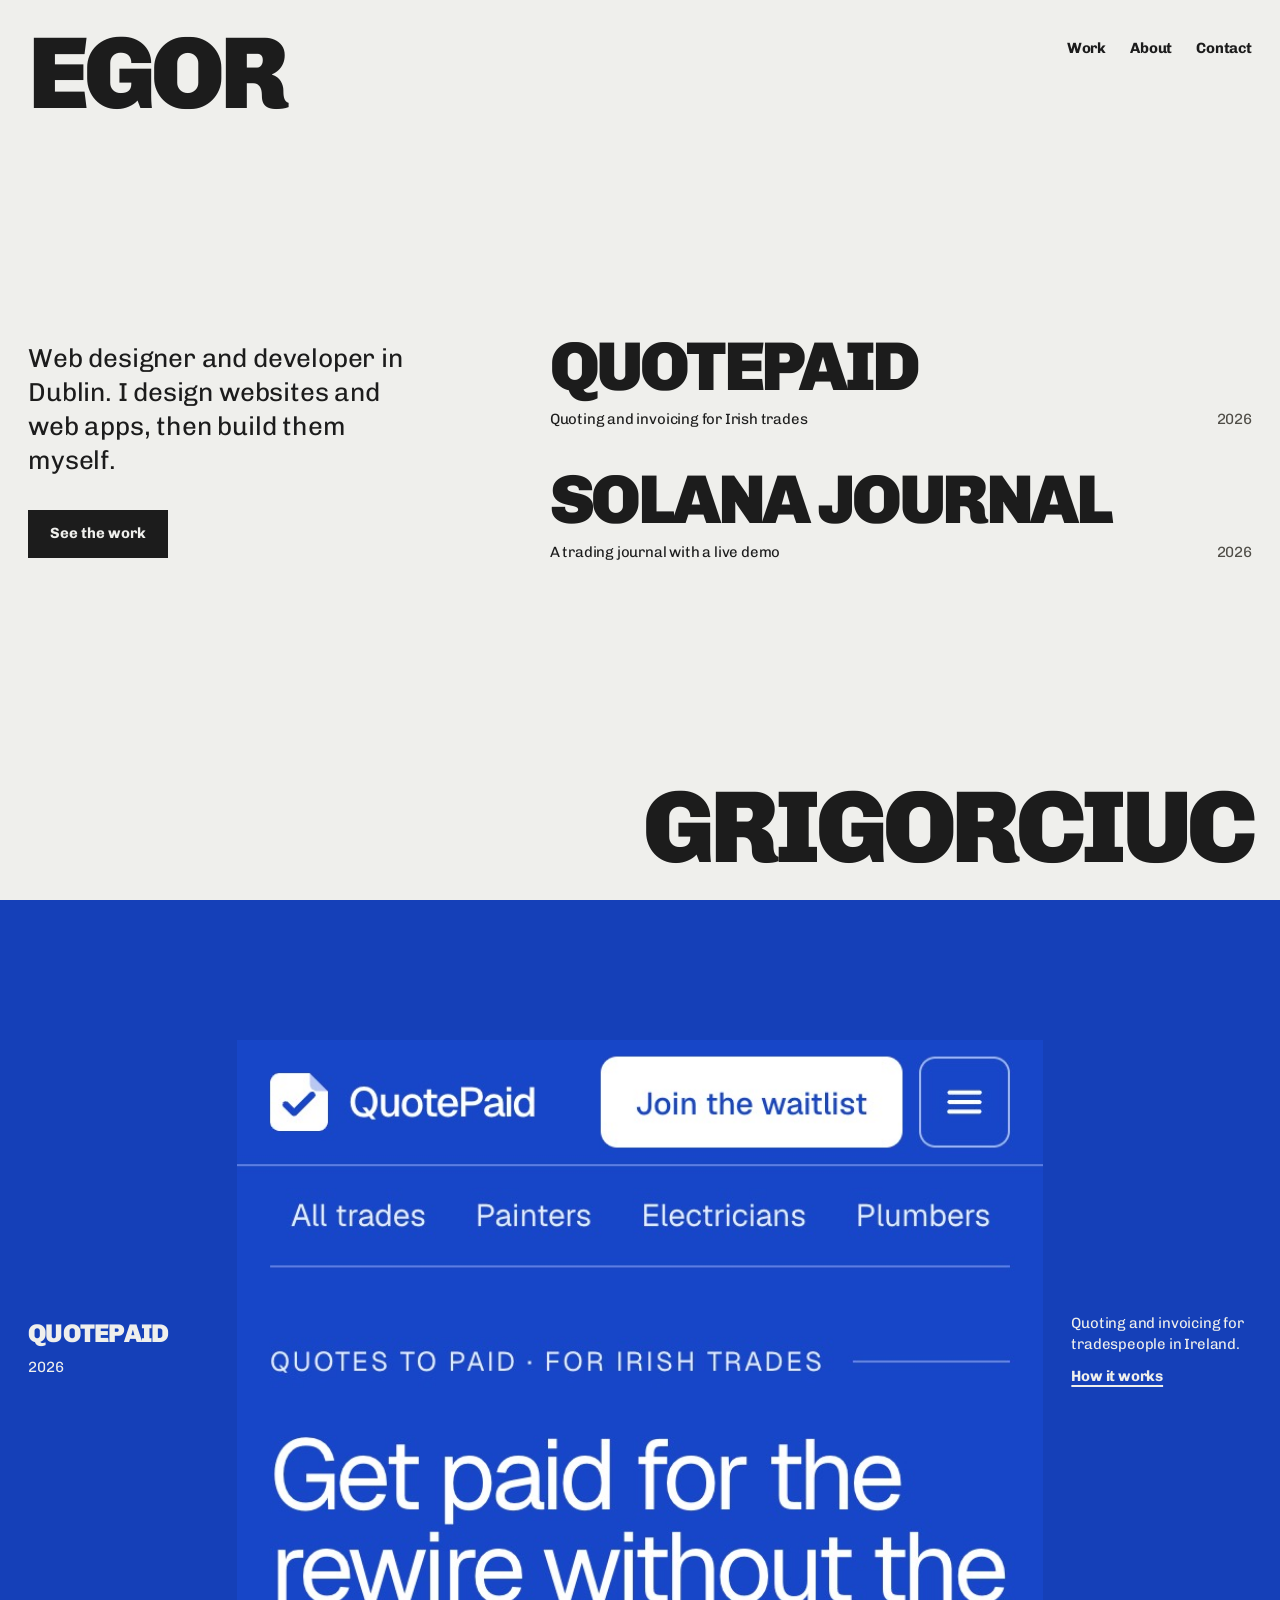
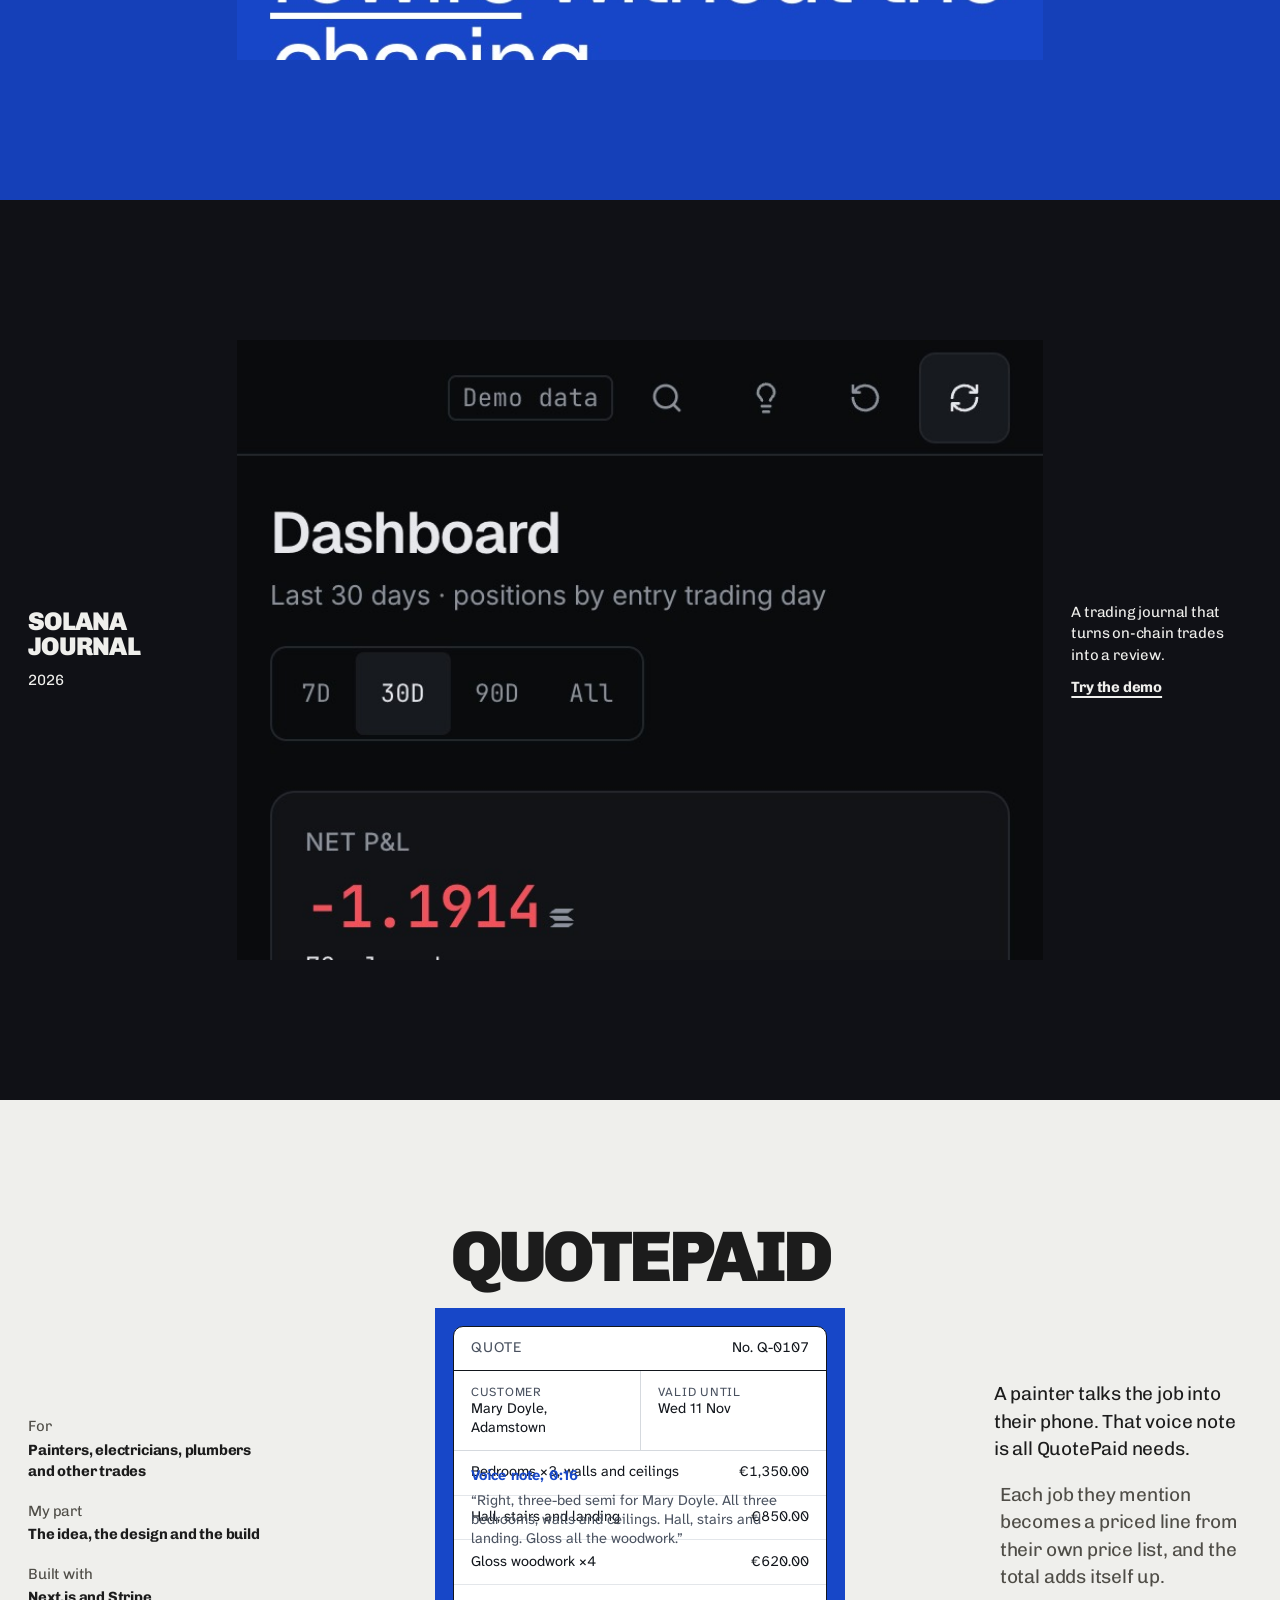
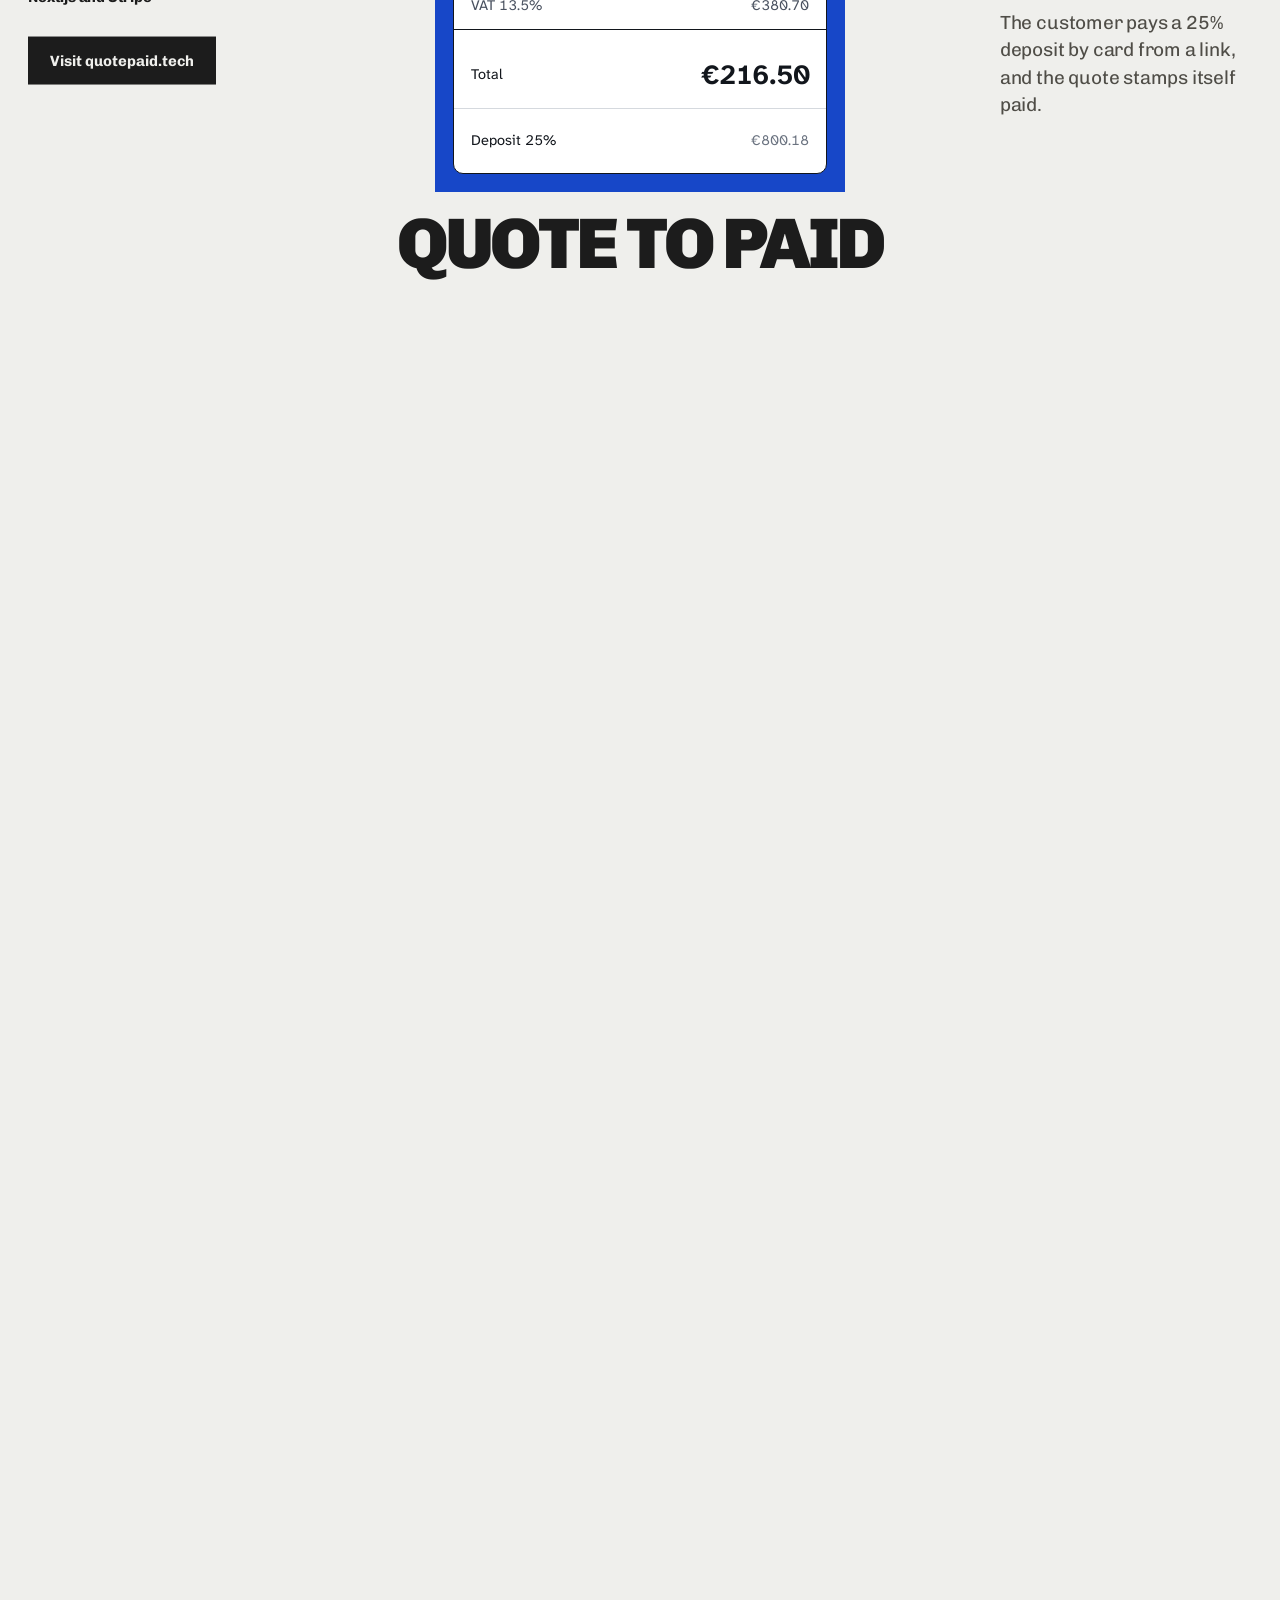
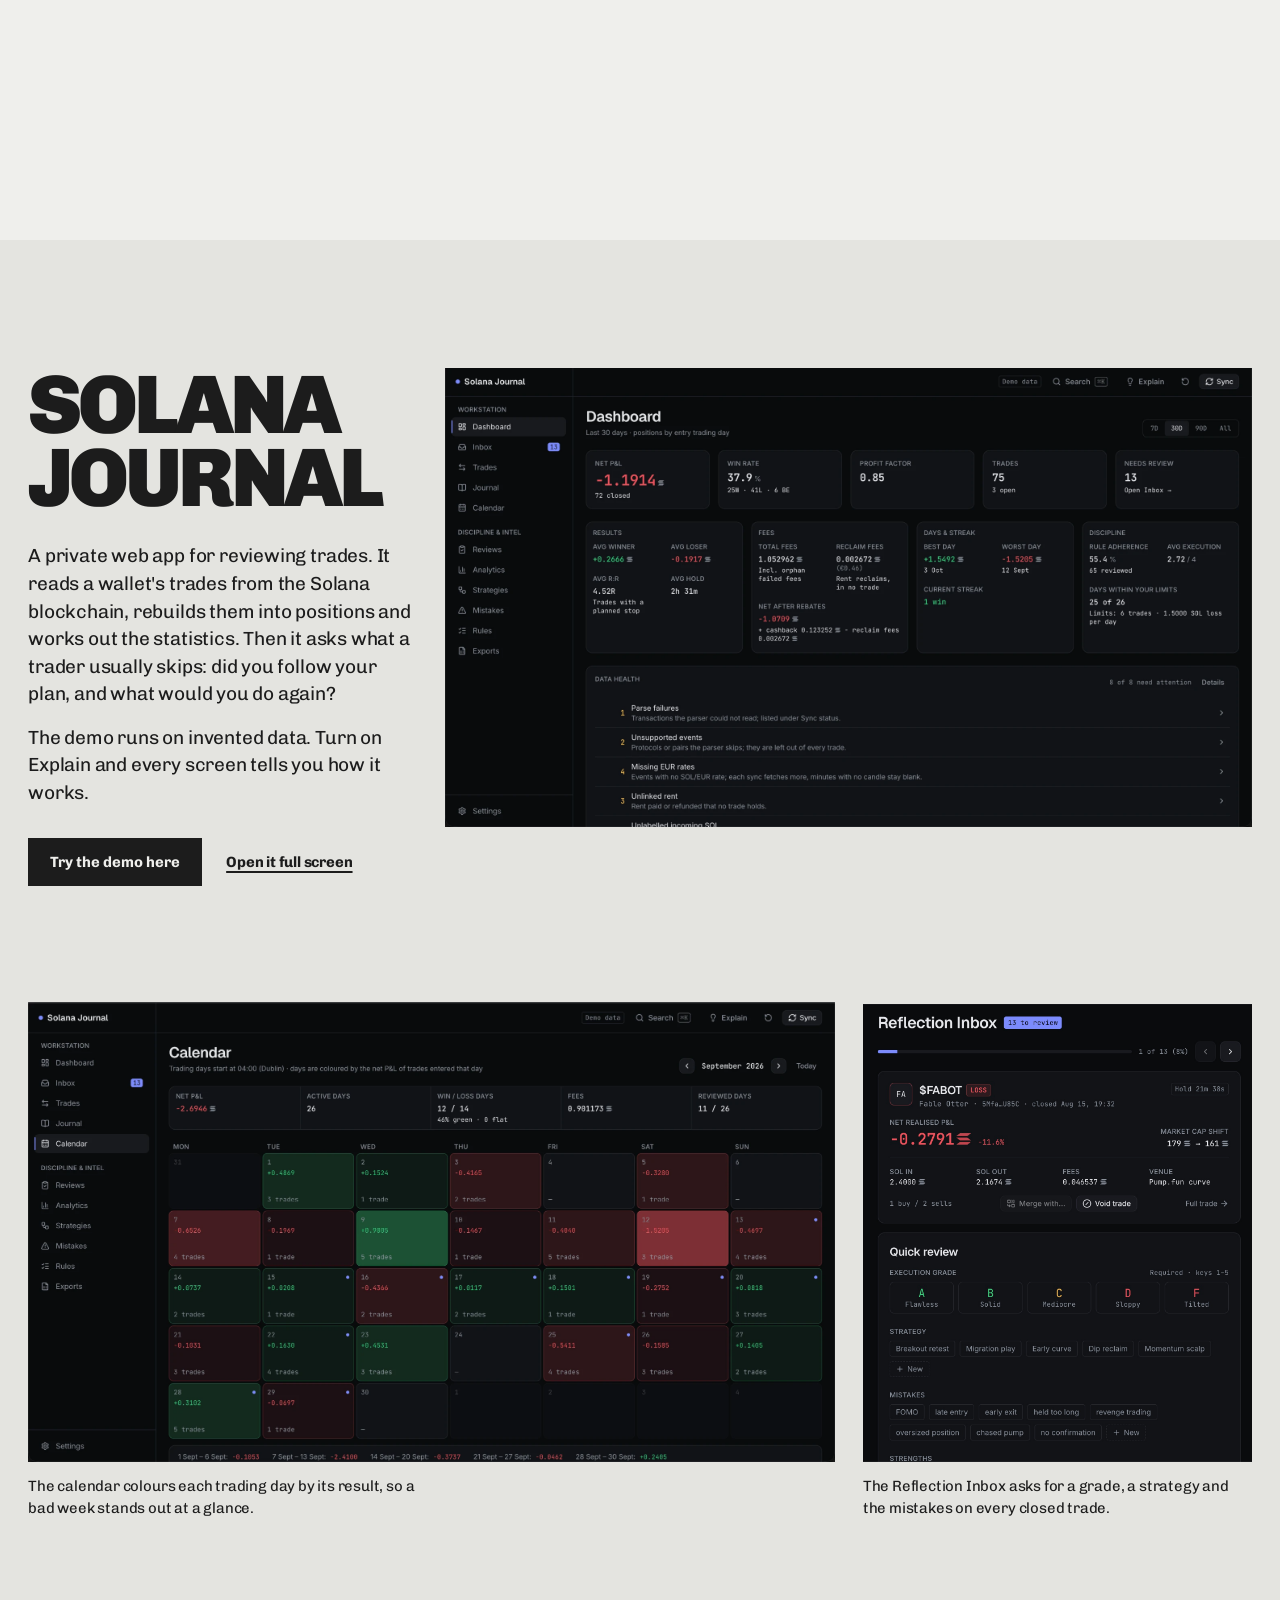
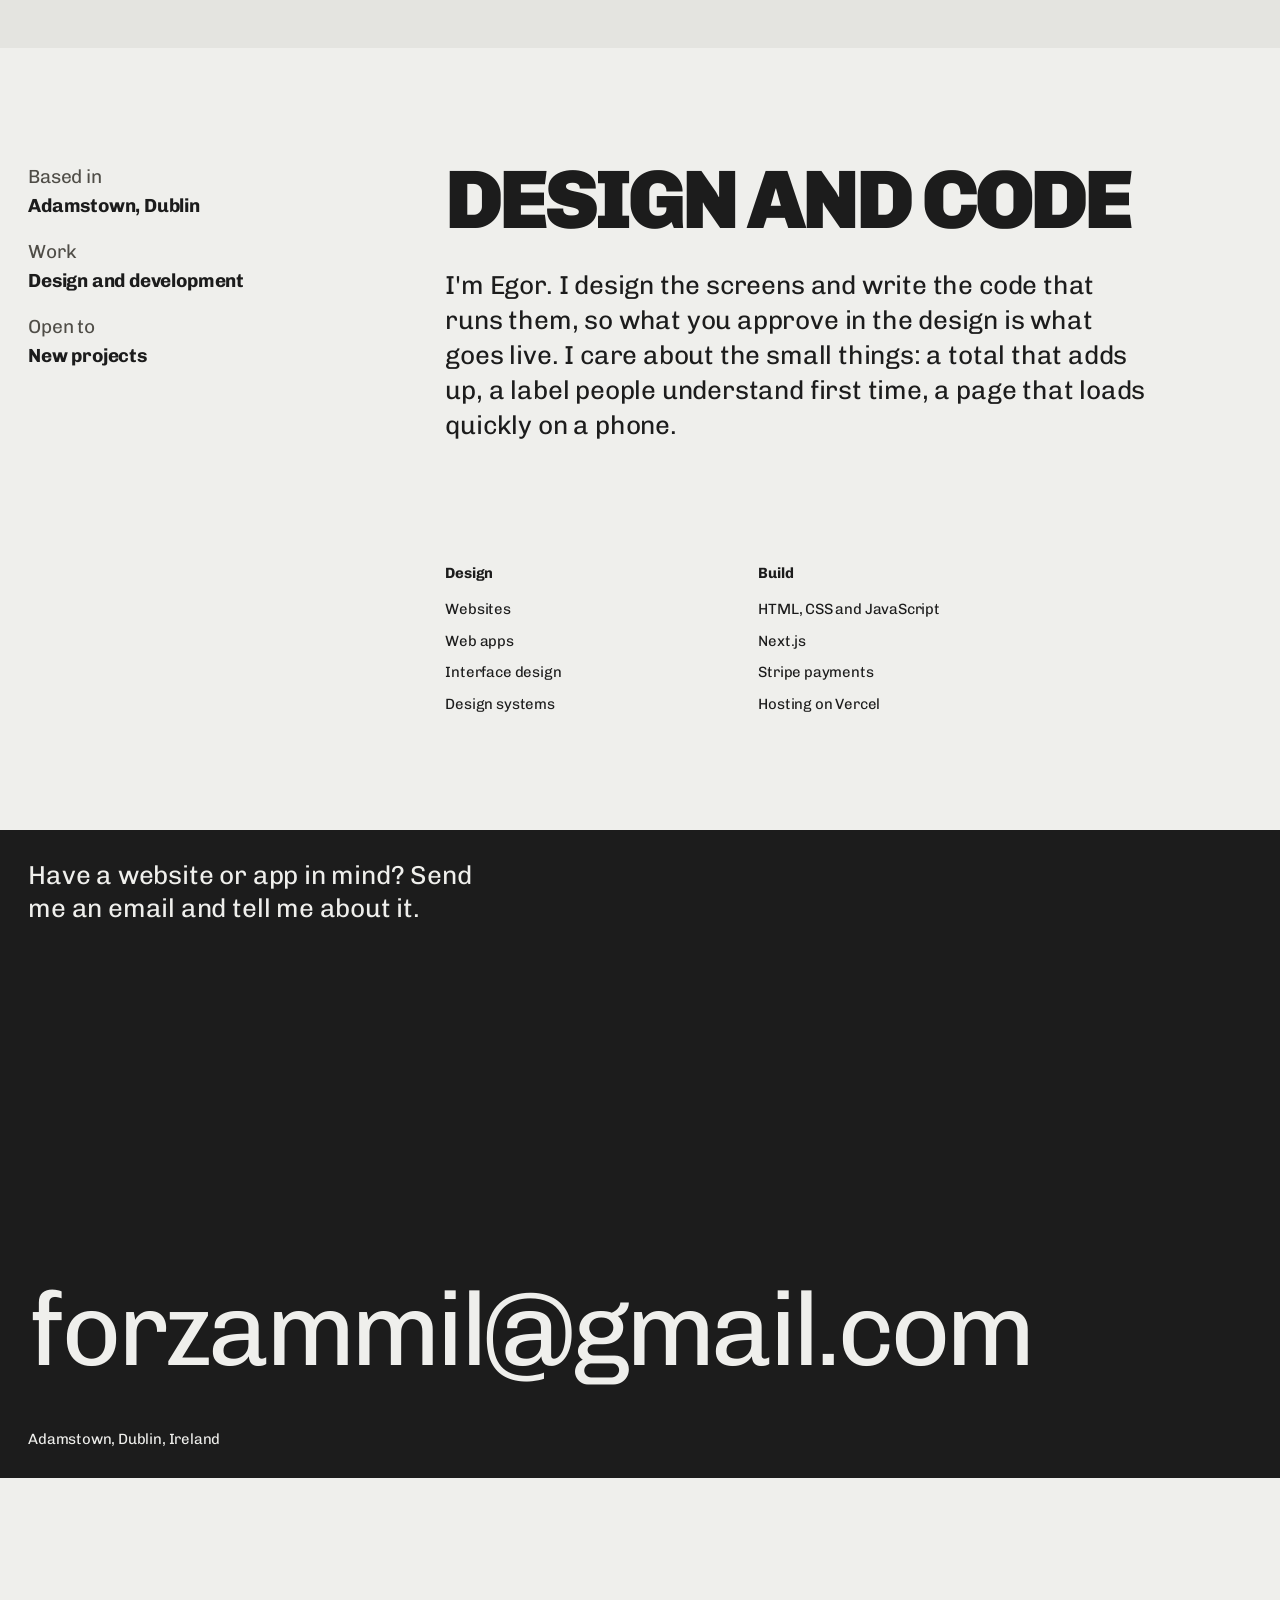
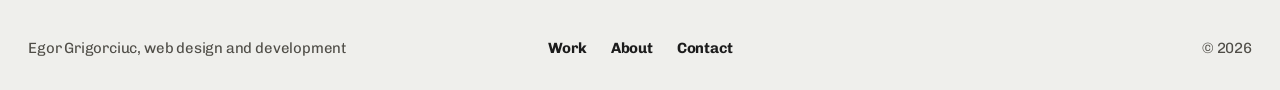
==== commit 8d524284: "Remove GitHub link from contact section Co-Authored-By: Claude Opus 5.5 <noreply@anthropic.com> Clau" ====
--- a/index.html
+++ b/index.html
@@ -834,7 +834,6 @@
       <a class="contact__mail rise" style="--d:100ms" href="mailto:forzammil@gmail.com?subject=A%20new%20project">forzammil@<span class="at-break"><br></span>gmail.com</a>
       <div class="contact__foot">
         <p>Adamstown, Dublin, Ireland</p>
-        <a class="link" href="https://github.com/Forziq" target="_blank" rel="noopener">GitHub</a>
       </div>
     </section>
   </main>
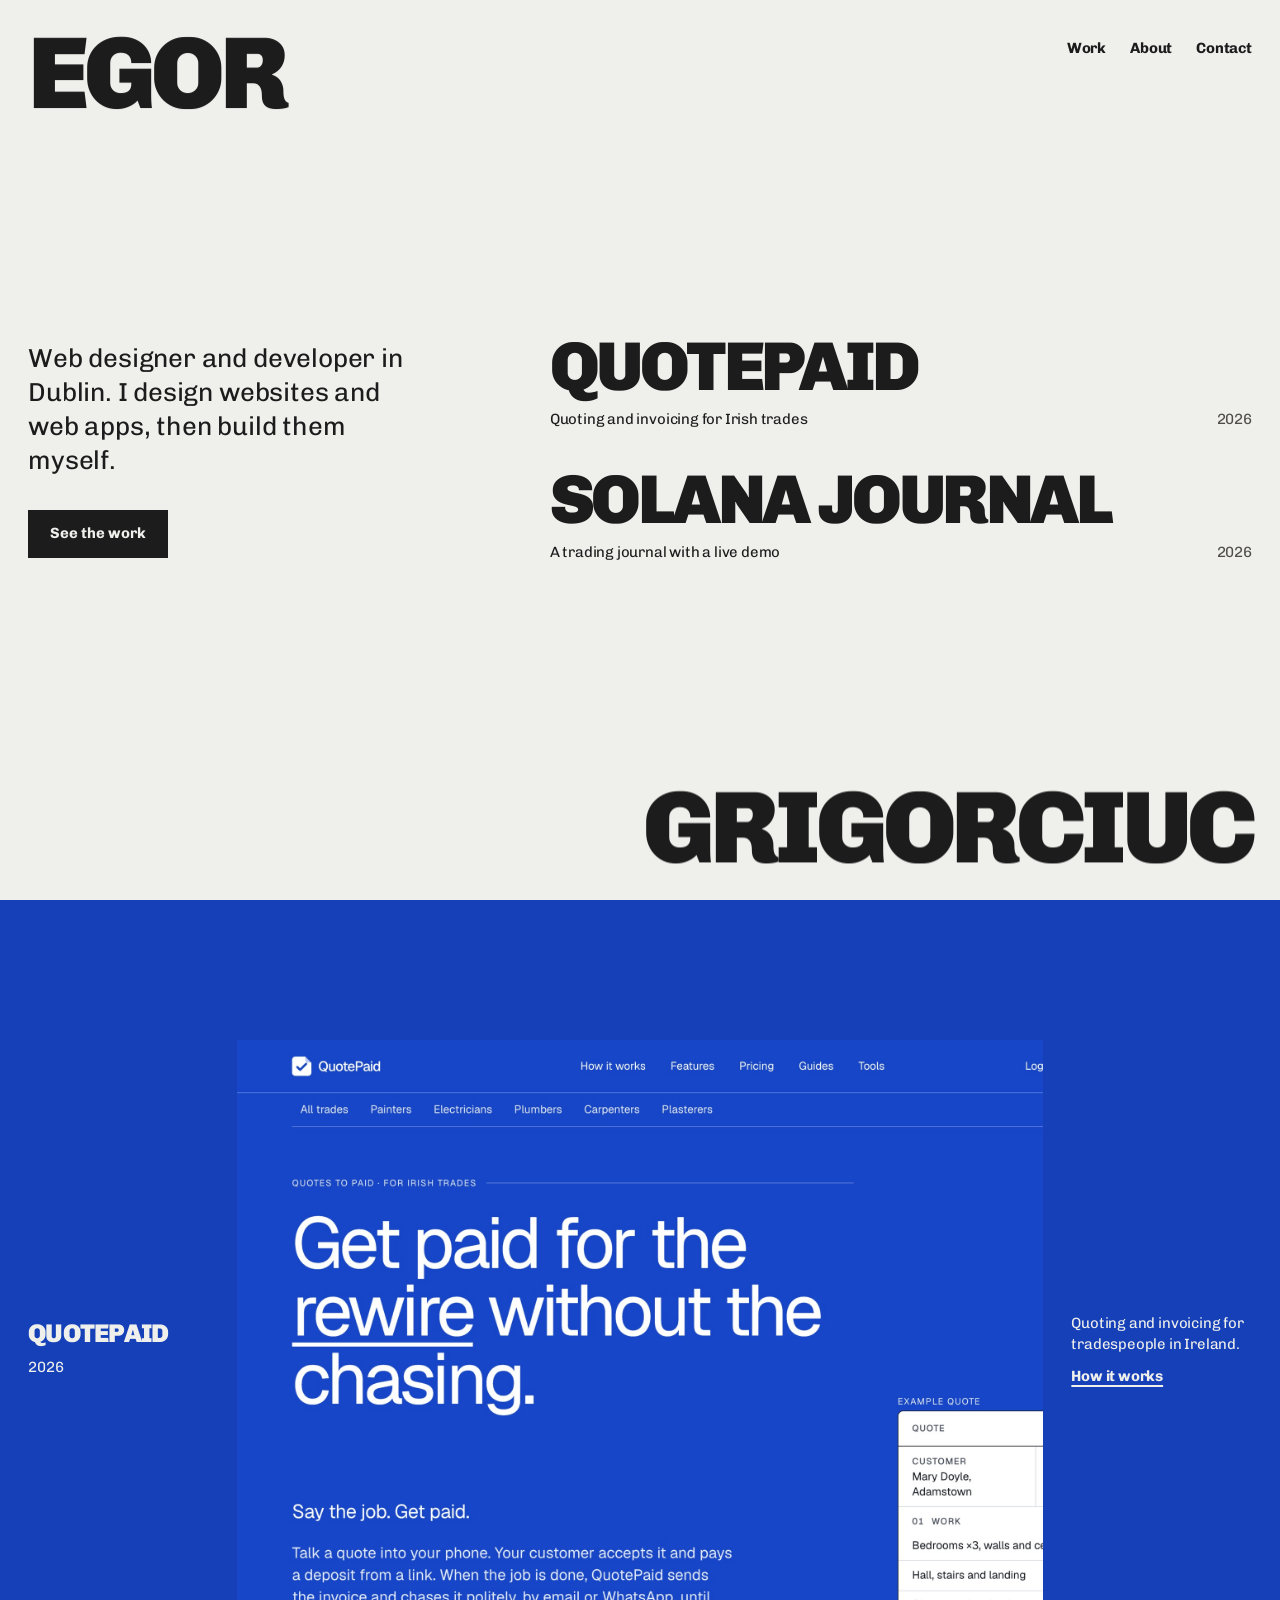
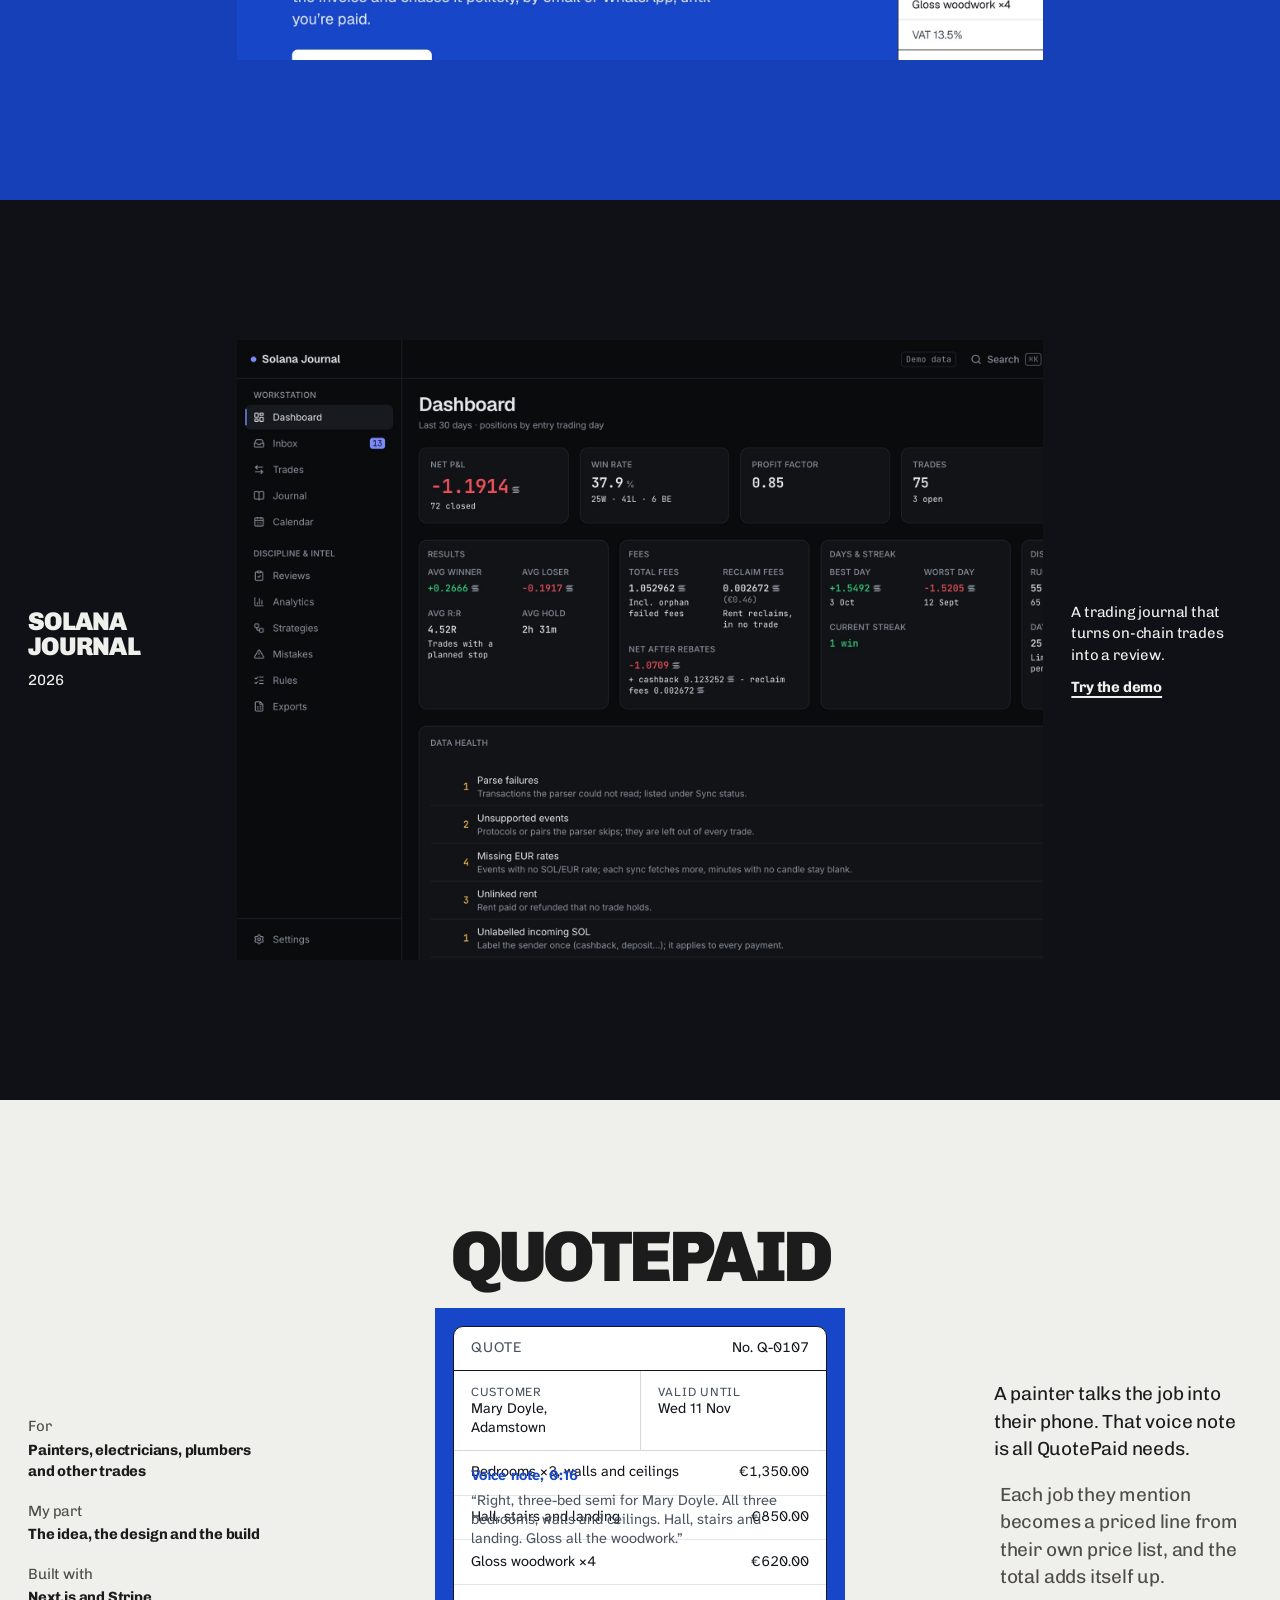
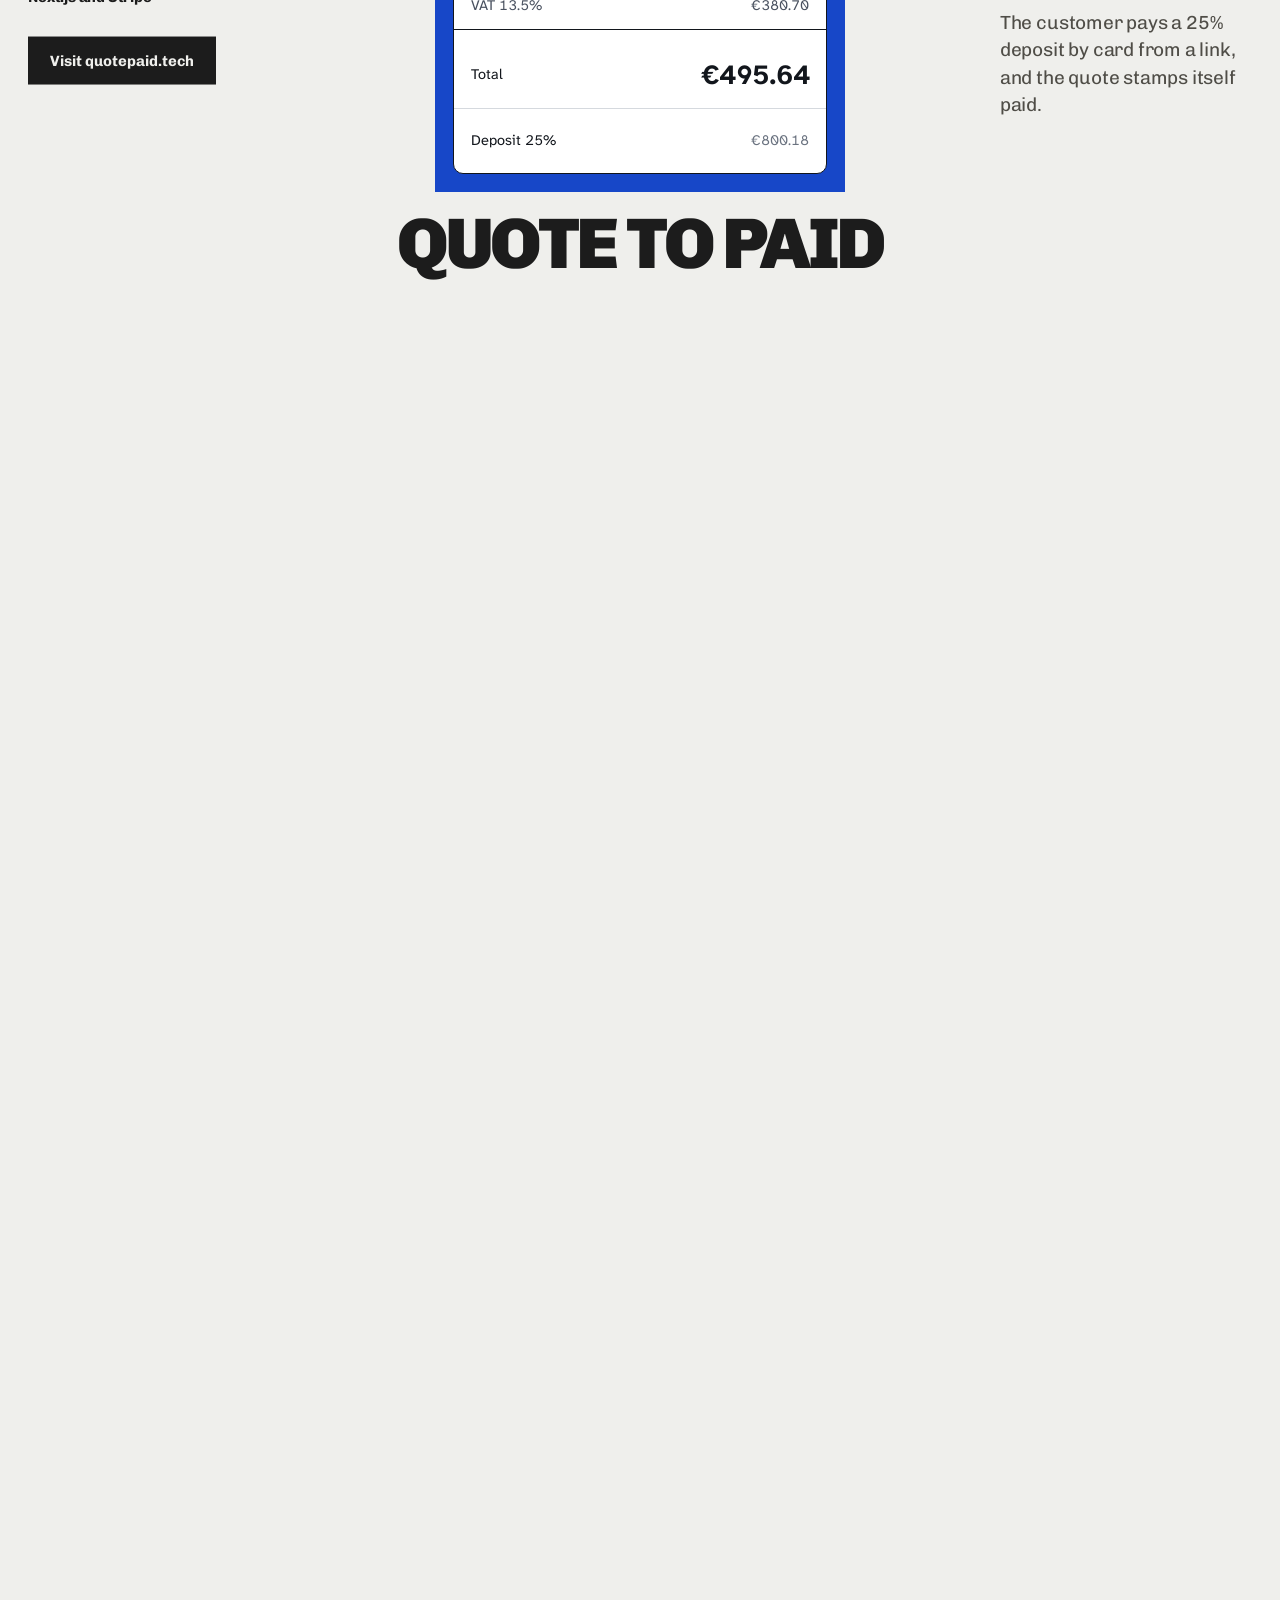
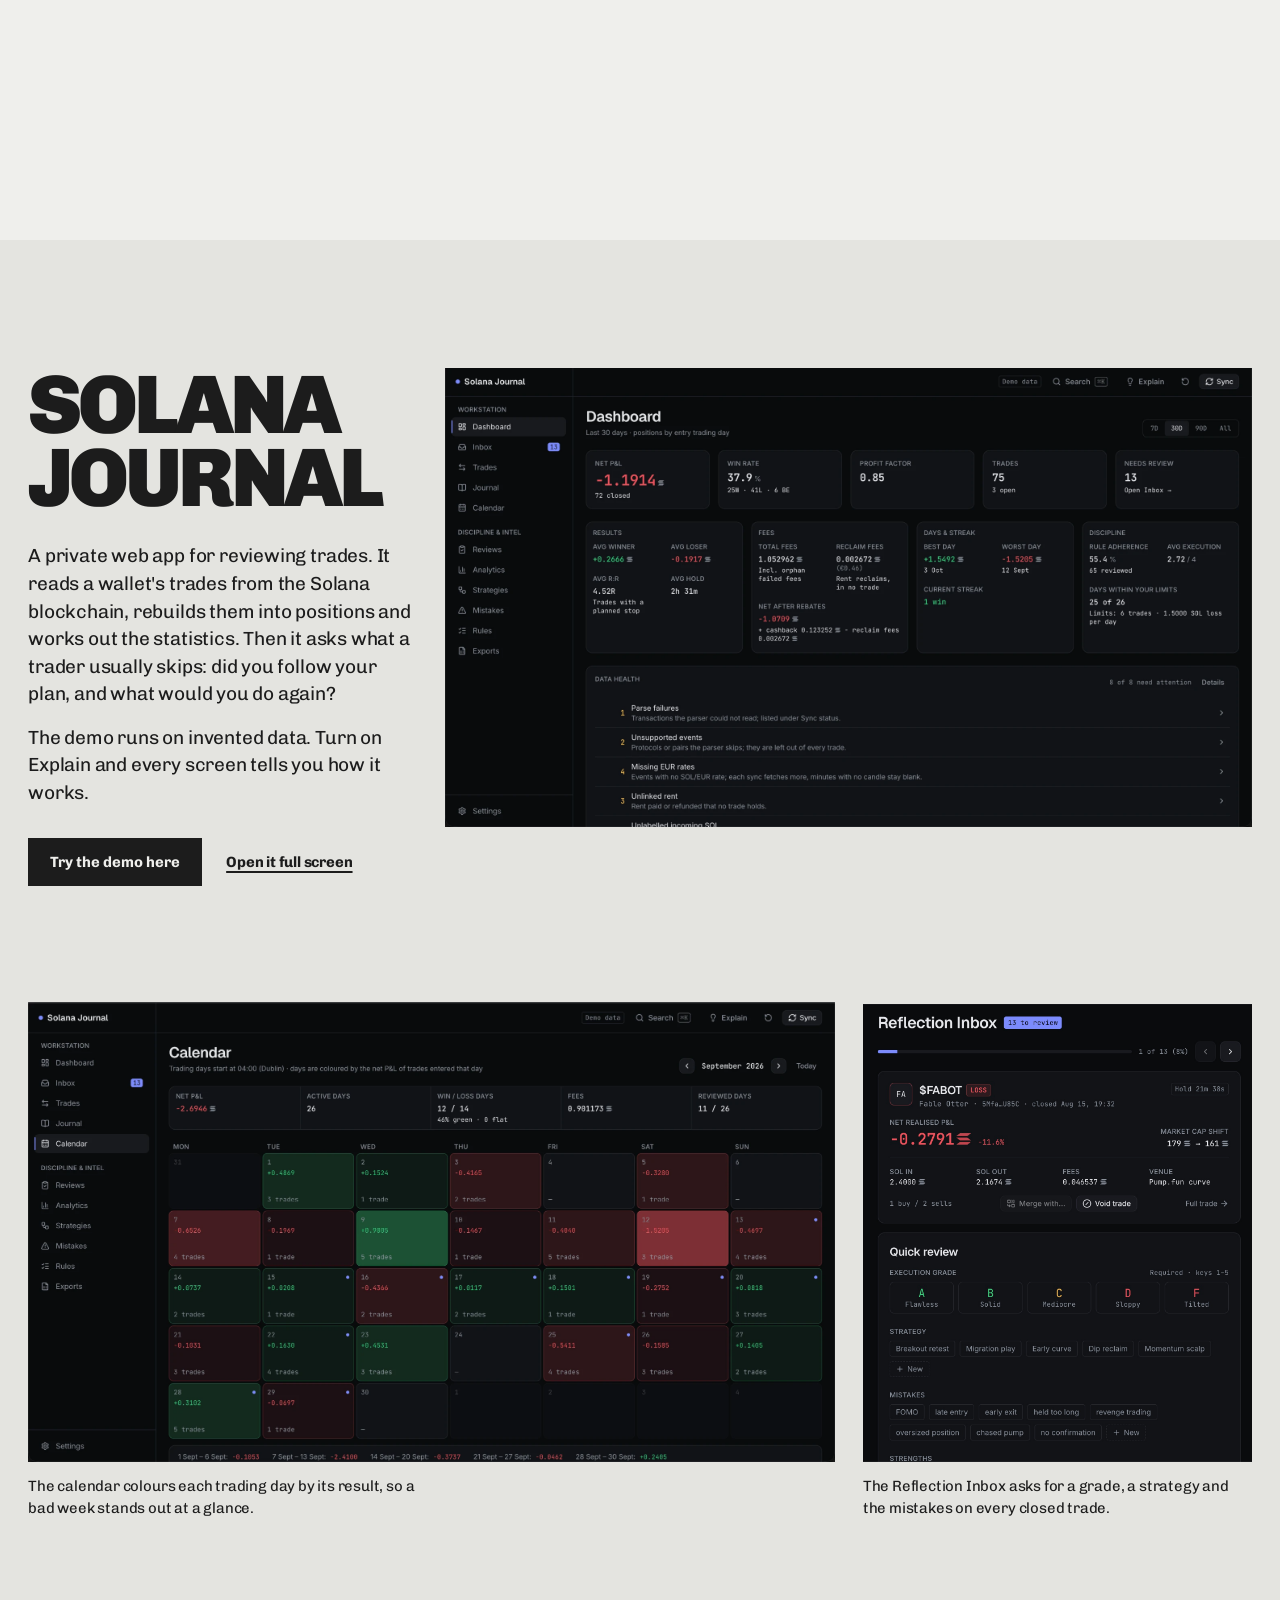
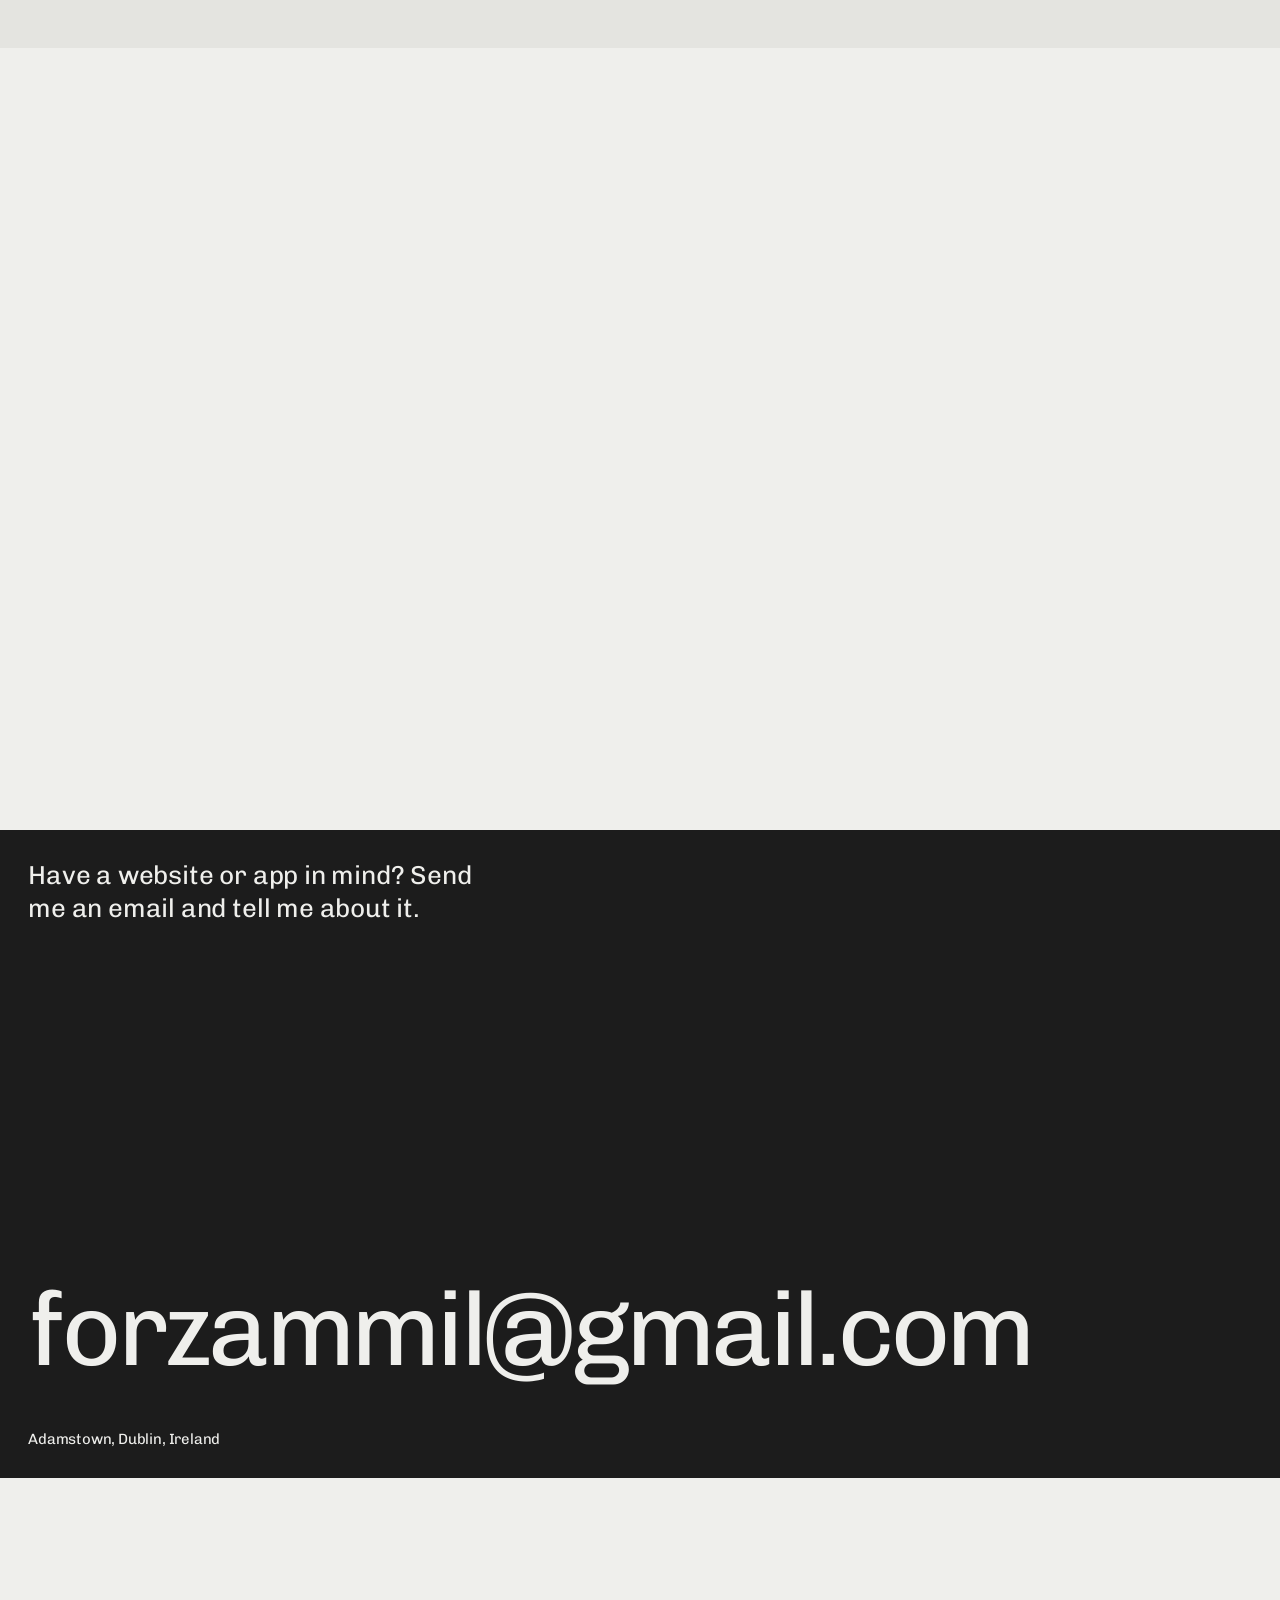
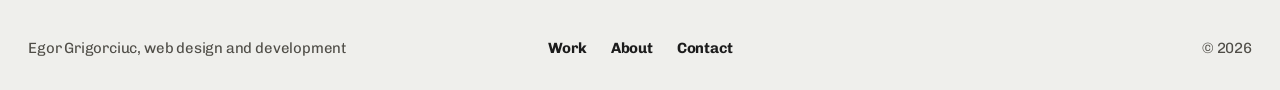
==== commit 4412b8bc: "Make the pinned name scroll smoothly on phones The ink split now comes from a sticky copy of the nam" ====
--- a/index.html
+++ b/index.html
@@ -122,44 +122,40 @@
     }
     .pin { position: sticky; top: 0; height: 100svh; }
 
-    .pin h1 {
+    .pin .name {
       display: inline-block;
       padding: var(--m) 0 0 var(--m);
       font-size: var(--step-name);
       pointer-events: auto;
     }
-    .pin .first { position: relative; display: inline-block; will-change: transform; }
-    .pin .last { position: absolute; right: var(--m); bottom: var(--m); will-change: transform; }
-
-    /* Each word is drawn as two clipped halves: the top half takes the ink of the section
-       under the word's top edge, the bottom half the ink of the section under its bottom
-       edge, so the change happens exactly where the section edge crosses the letters. */
-    .pin .w { position: relative; display: block; color: var(--ink); }
-    .js .pin .w { color: transparent; }
-    /* The halves extend 0.25em past the word's box on every side, so glyphs that
-       overhang it (the tail of the R) are never cut; only the split line clips. */
-    .js .pin .w::before,
-    .js .pin .w::after {
-      content: attr(data-text);
+    .pin .first { position: relative; display: inline-block; }
+    .pin .last { position: absolute; right: var(--m); bottom: var(--m); }
+    .lag .pin .first, .lag .pin .last { will-change: transform; }
+
+    /* With script on, the real heading stays for screen readers and selection, and each panel
+       draws its own copy of the name in its ink: pinned to the screen with sticky and clipped
+       to the panel, so the ink changes exactly where a panel edge crosses the letters, and the
+       browser does it while scrolling with no script involved (smooth on phones). */
+    .js .pin-track .name { color: transparent; }
+    .ink {
       position: absolute;
-      inset: -0.25em;
-      padding: 0.25em;
-      white-space: nowrap;
-    }
-    .js .pin .w::before {
-      color: var(--top, var(--ink));
-      clip-path: inset(0 0 calc(100% - var(--cut, 100%) - 0.25em) 0);
-    }
-    .js .pin .w::after {
-      color: var(--bot, var(--ink));
-      clip-path: inset(calc(var(--cut, 100%) + 0.25em) 0 0 0);
-    }
+      top: -100svh;
+      bottom: -100svh;
+      left: 0;
+      right: 0;
+      z-index: 5;
+      pointer-events: none;
+    }
+    /* The last panel's copy lets go when the panel does, so the name scrolls away with it. */
+    .run > .panel:last-child .ink { bottom: 0; }
+    .ink .name { pointer-events: none; }
 
     .panel {
       position: relative;
       height: 100svh;
       min-height: 560px;
       overflow: hidden;
+      overflow: clip; /* clip, not hidden, so the sticky name inside still pins to the screen */
     }
 
     /* Hero: a type poster with the index of the work */
@@ -626,7 +622,7 @@
     <section class="run" id="work" aria-label="Egor Grigorciuc and selected work">
       <div class="pin-track">
         <div class="pin">
-          <h1 class="display">
+          <h1 class="display name">
             <span class="first"><span class="w" data-text="Egor">Egor</span></span>
             <span class="last"><span class="w" data-text="Grigorciuc">Grigorciuc</span></span>
             <span class="sr-only">, web designer and developer</span>
@@ -865,65 +861,61 @@
         risers.forEach(function (el) { el.classList.add("is-in"); });
       }
 
-      // The pinned name takes the ink of the panel behind it, split along the panel's edge.
-      var panels = Array.prototype.slice.call(document.querySelectorAll(".run .panel"));
-      var words = Array.prototype.slice.call(document.querySelectorAll(".pin .first, .pin .last"));
-      function panelAt(y) {
-        for (var i = 0; i < panels.length; i++) {
-          var r = panels[i].getBoundingClientRect();
-          if (y >= r.top && y < r.bottom) return { el: panels[i], rect: r };
-        }
-        return null;
-      }
-      function inkOf(p) { return p ? p.el.getAttribute("data-ink") : "var(--ink)"; }
-      function paint() {
-        words.forEach(function (word) {
-          var r = word.getBoundingClientRect();
-          var top = panelAt(r.top), bot = panelAt(r.bottom - 1);
-          // No edge behind the word: push the cut well past it so nothing is clipped.
-          var cut = r.height * 2;
-          if (top && bot && top.el !== bot.el) cut = Math.max(0, Math.min(r.height, top.rect.bottom - r.top));
-          word.style.setProperty("--top", inkOf(top));
-          word.style.setProperty("--bot", inkOf(bot));
-          word.style.setProperty("--cut", cut + "px");
-        });
-      }
+      // The pinned name takes the ink of the panel behind it: each panel gets its own copy,
+      // which the CSS pins and clips to that panel.
+      document.querySelectorAll(".run .panel").forEach(function (panel) {
+        var ink = document.createElement("div");
+        ink.className = "ink";
+        ink.setAttribute("aria-hidden", "true");
+        ink.style.color = panel.getAttribute("data-ink");
+        ink.innerHTML = '<div class="pin"><p class="display name">' +
+          '<span class="first"><span class="w">Egor</span></span>' +
+          '<span class="last"><span class="w">Grigorciuc</span></span></p></div>';
+        panel.insertBefore(ink, panel.firstChild);
+      });
+
       // Each word trails the scroll and eases back into its corner, as if catching up.
       // GRIGORCIUC lags a little more than EGOR so the two don't move as one block.
-      var EASE = [0.28, 0.22];  // share of the gap closed per 60fps frame
-      var MAX_LAG = 56;         // px; however fast the scroll, the name trails by this much at most
-      var runEl = document.querySelector(".run");
-      var pos = [window.scrollY, window.scrollY];
-      var running = false, lastT = 0;
-      function lagStep(t) {
-        var dt = lastT ? Math.min(64, t - lastT) : 16.7;
-        lastT = t;
-        var y = window.scrollY, moving = false;
-        // The lag only applies while the name is pinned. It fades out over the last
-        // MAX_LAG px of the pinned run, so there is no jump when the name is released.
-        var released = runEl.offsetTop + runEl.offsetHeight - window.innerHeight;
-        var hold = Math.max(0, Math.min(1, (released - y) / MAX_LAG));
-        words.forEach(function (word, i) {
-          var off = 0;
-          if (!reduce) {
+      // Only with a mouse or trackpad: touch scrolling runs off the main thread, faster than
+      // script can follow, so on phones the name stays put and the browser keeps it smooth.
+      if (!reduce && window.matchMedia("(hover: hover) and (pointer: fine)").matches) startLag();
+      function startLag() {
+        document.documentElement.classList.add("lag");
+        var words = [
+          Array.prototype.slice.call(document.querySelectorAll(".pin .first")),
+          Array.prototype.slice.call(document.querySelectorAll(".pin .last"))
+        ];
+        var EASE = [0.28, 0.22];  // share of the gap closed per 60fps frame
+        var MAX_LAG = 56;         // px; however fast the scroll, the name trails by this much at most
+        var runEl = document.querySelector(".run");
+        var pos = [window.scrollY, window.scrollY];
+        var running = false, lastT = 0;
+        function lagStep(t) {
+          var dt = lastT ? Math.min(64, t - lastT) : 16.7;
+          lastT = t;
+          var y = window.scrollY, moving = false;
+          // The lag only applies while the name is pinned. It fades out over the last
+          // MAX_LAG px of the pinned run, so there is no jump when the name is released.
+          var released = runEl.offsetTop + runEl.offsetHeight - window.innerHeight;
+          var hold = Math.max(0, Math.min(1, (released - y) / MAX_LAG));
+          words.forEach(function (copies, i) {
             pos[i] = Math.max(y - MAX_LAG, Math.min(y + MAX_LAG, pos[i]));
             pos[i] += (y - pos[i]) * (1 - Math.pow(1 - EASE[i], dt / 16.7));
-            off = (pos[i] - y) * hold;
+            var off = (pos[i] - y) * hold;
             if (Math.abs(pos[i] - y) < 0.3) { pos[i] = y; off = 0; } else moving = true;
             if (Math.abs(off) < 0.3) off = 0;
-          }
-          word.style.transform = off ? "translate3d(0," + off.toFixed(2) + "px,0)" : "";
-        });
-        paint();
-        if (moving) requestAnimationFrame(lagStep);
-        else { running = false; lastT = 0; }
+            var transform = off ? "translate3d(0," + off.toFixed(2) + "px,0)" : "";
+            copies.forEach(function (word) { word.style.transform = transform; });
+          });
+          if (moving) requestAnimationFrame(lagStep);
+          else { running = false; lastT = 0; }
+        }
+        function kick() {
+          if (!running) { running = true; requestAnimationFrame(lagStep); }
+        }
+        window.addEventListener("scroll", kick, { passive: true });
+        window.addEventListener("resize", kick);
       }
-      function kick() {
-        if (!running) { running = true; requestAnimationFrame(lagStep); }
-      }
-      window.addEventListener("scroll", kick, { passive: true });
-      window.addEventListener("resize", kick);
-      paint();
 
       // QuotePaid: the quote fills in as the page scrolls.
       var stage = document.querySelector(".story__stage");
